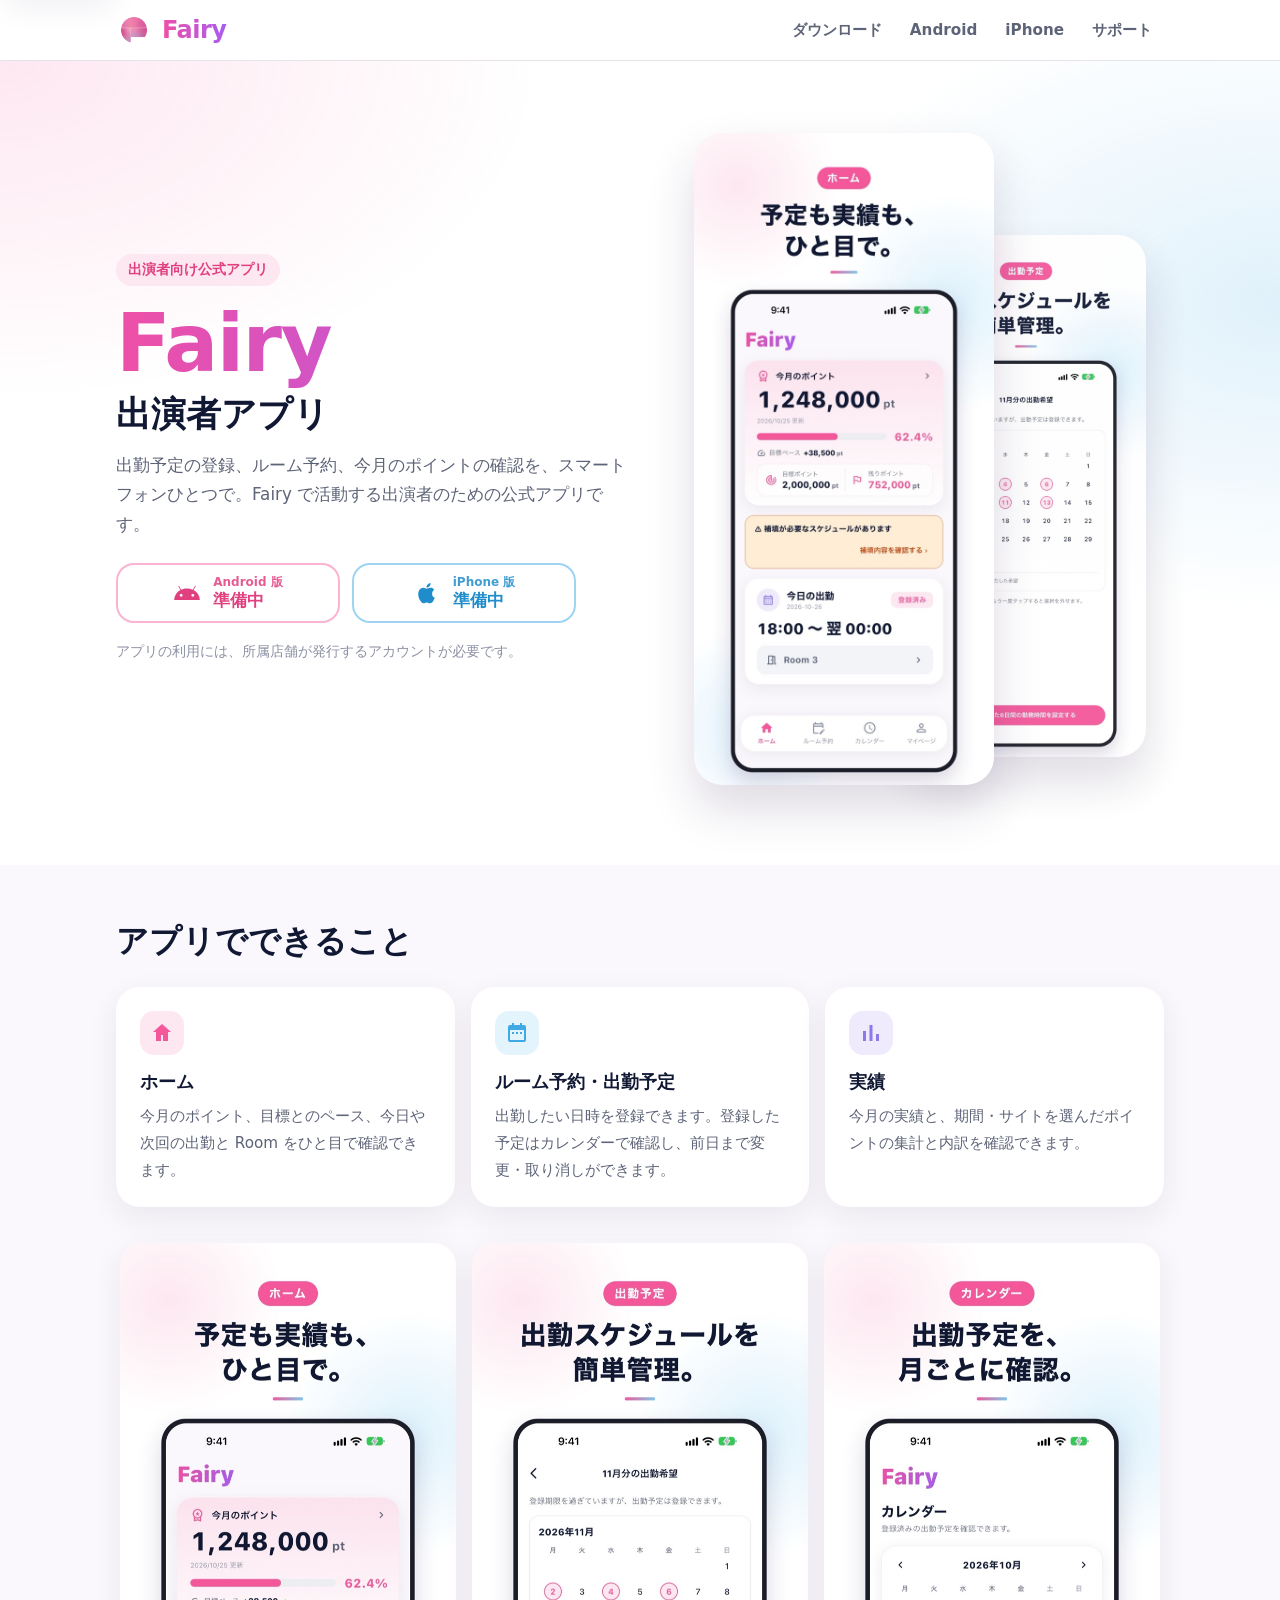
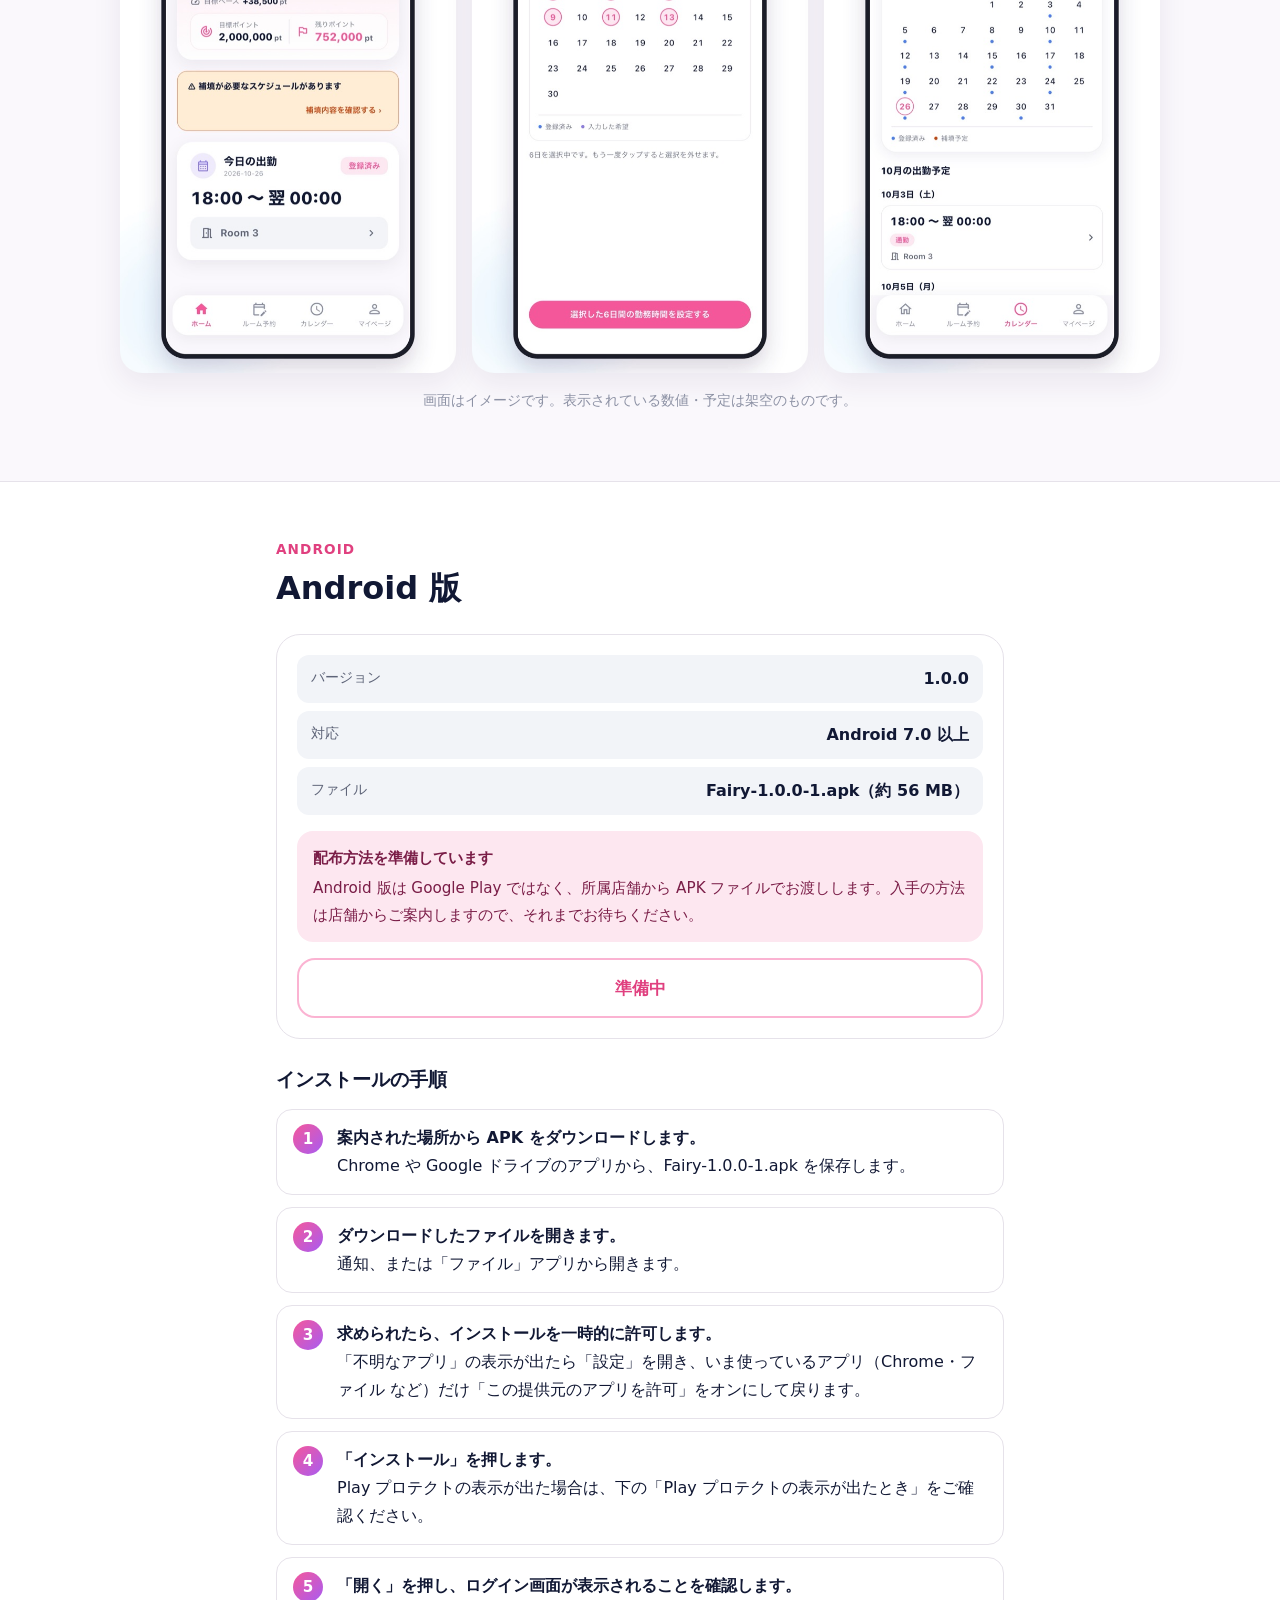
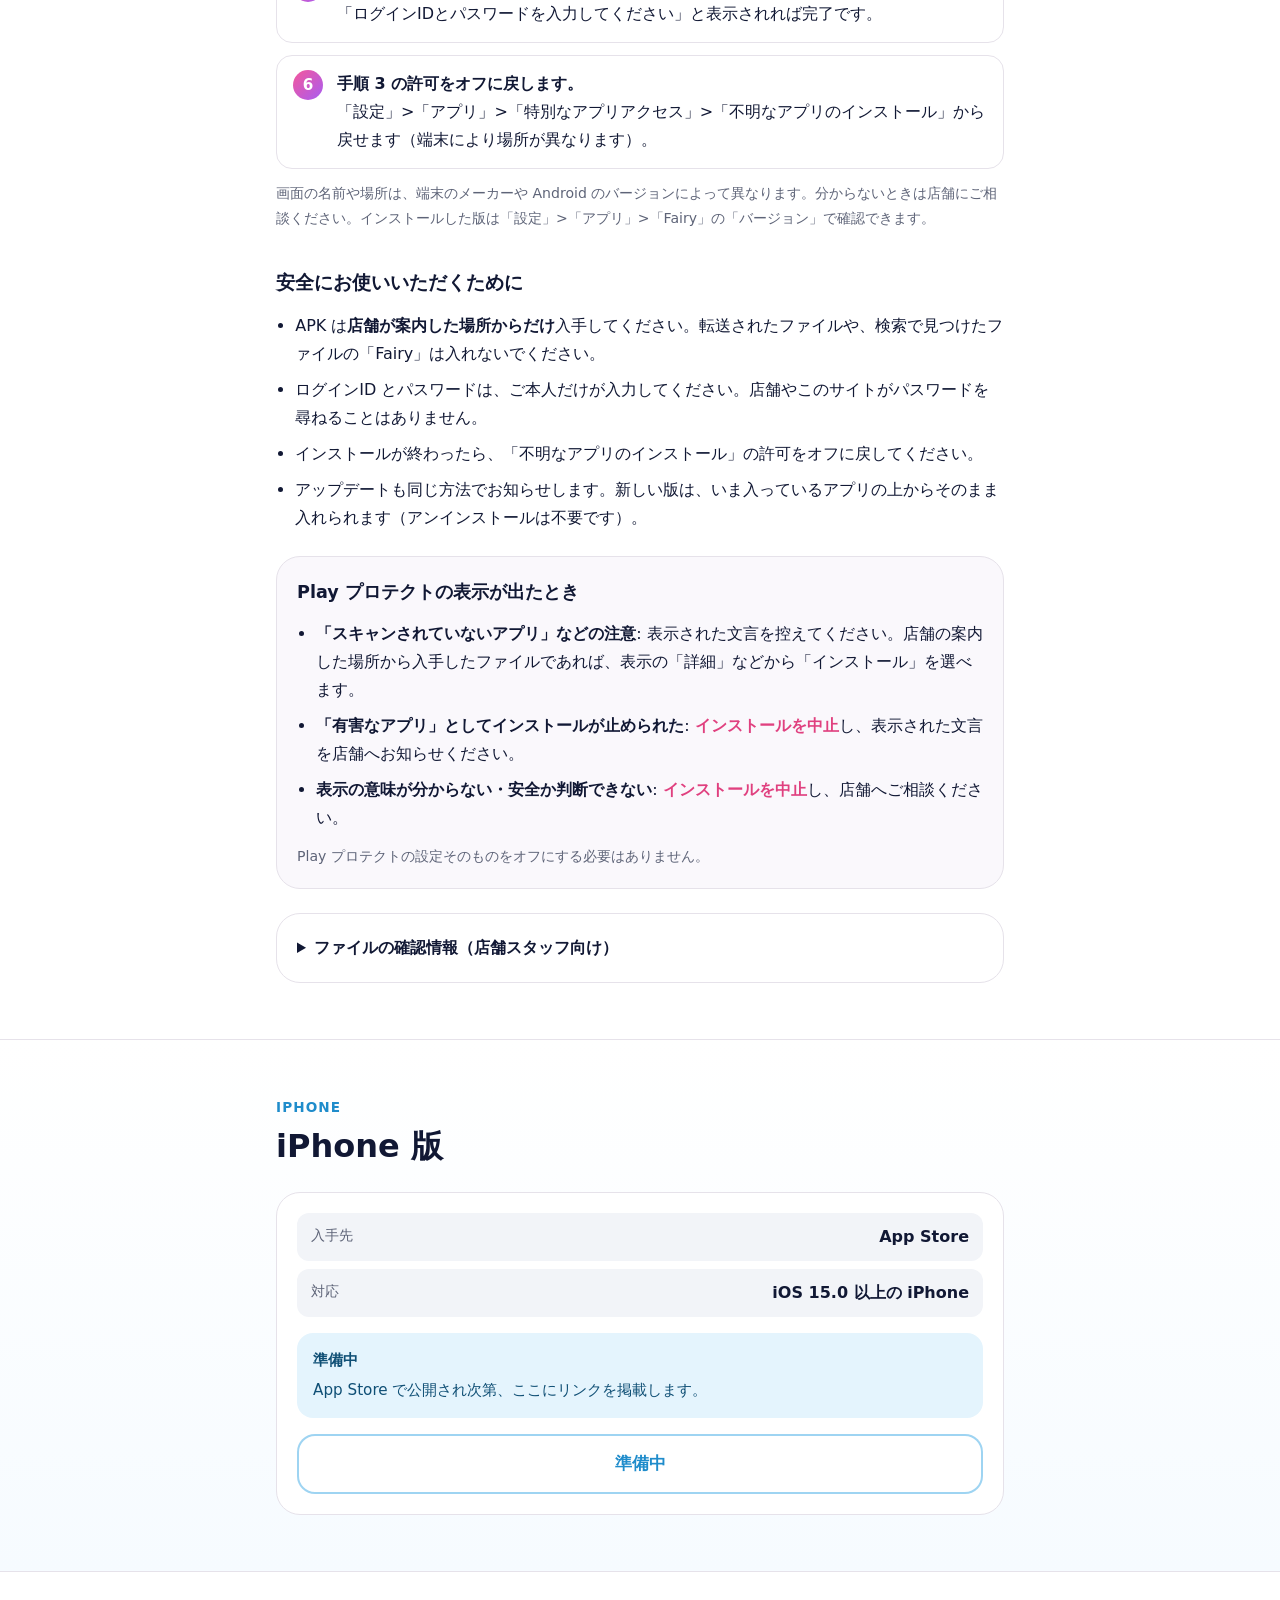
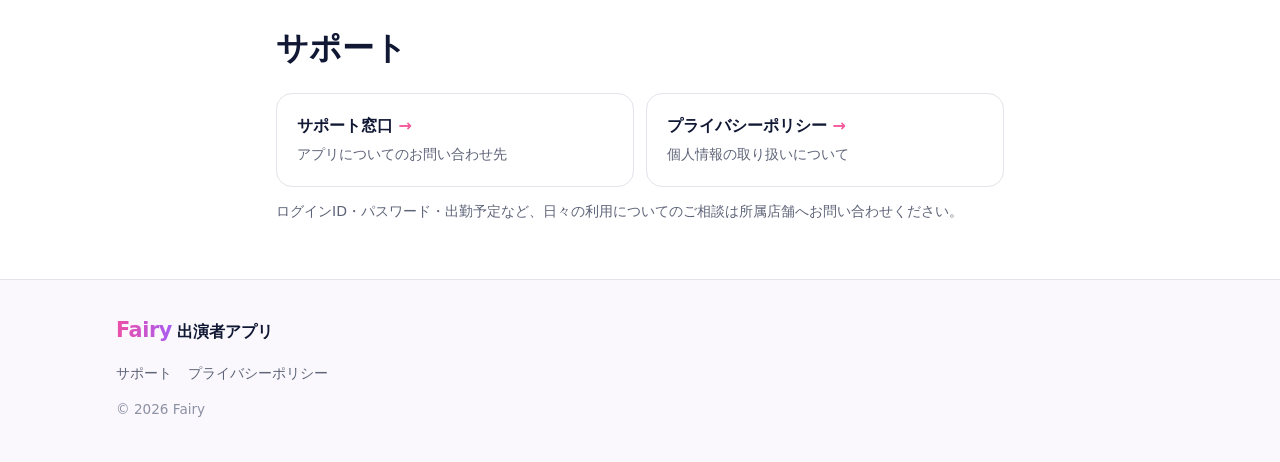
==== index.html @ 56b15cf9 "Publish the Fairy Performer App official site Static site for https://app.fff-inc.com/ (GitHub Pages" ====
<!doctype html>
<html lang="ja">
<head>
  <meta charset="utf-8">
  <meta name="viewport" content="width=device-width, initial-scale=1">
  <title>Fairy 出演者アプリ</title>
  <meta name="description" content="Fairy で活動する出演者のための公式アプリ。出勤予定・ルーム予約・ポイントの実績をスマートフォンで確認できます。Android 版・iOS 版のご案内。">
  <meta name="robots" content="noindex">
  <meta name="theme-color" content="#ffffff">
  <meta name="format-detection" content="telephone=no">
  <link rel="icon" type="image/png" href="assets/img/favicon-64.png">
  <link rel="apple-touch-icon" href="assets/img/apple-touch-icon.png">
  <link rel="stylesheet" href="assets/css/site.css">
</head>
<body>
  <a class="skip-link" href="#main">本文へ移動</a>

  <header class="site-header">
    <div class="container header-inner">
      <a class="brand" href="./" aria-label="Fairy 出演者アプリ トップ">
        <img src="assets/img/app-icon-512.png" alt="" width="36" height="36">
        <span class="brand-word">Fairy</span>
      </a>
      <button class="nav-toggle" type="button" aria-expanded="false" aria-controls="site-nav">
        <span class="nav-toggle-bar"></span><span class="visually-hidden">メニュー</span>
      </button>
      <nav id="site-nav" class="site-nav" aria-label="サイト内">
        <a href="#download">ダウンロード</a>
        <a href="#android">Android</a>
        <a href="#ios">iPhone</a>
        <a href="guide/" data-page="guide" hidden>操作ガイド</a>
        <a href="faq/" data-page="faq" hidden>よくある質問</a>
        <a href="updates/" data-page="updates" hidden>更新情報</a>
        <a href="#support">サポート</a>
      </nav>
    </div>
  </header>

  <main id="main">
    <!-- ファーストビュー -->
    <section class="hero" id="download" aria-labelledby="hero-title">
      <div class="container hero-inner">
        <div class="hero-copy">
          <p class="eyebrow">出演者向け公式アプリ</p>
          <h1 id="hero-title"><span class="logo-text">Fairy</span><span class="hero-sub">出演者アプリ</span></h1>
          <p class="lead">出勤予定の登録、ルーム予約、今月のポイントの確認を、スマートフォンひとつで。Fairy で活動する出演者のための公式アプリです。</p>
          <div class="store-buttons">
            <a class="btn btn-android is-pending" href="#android" data-download="android" data-pending-target="#android">
              <svg class="btn-icon" viewBox="0 0 24 24" aria-hidden="true"><path d="M17.6 9.48l1.84-3.18a.38.38 0 0 0-.66-.38l-1.86 3.22A11.3 11.3 0 0 0 12 8.1c-1.78 0-3.46.4-4.92 1.04L5.22 5.92a.38.38 0 0 0-.66.38L6.4 9.48A10.4 10.4 0 0 0 1 18h22a10.4 10.4 0 0 0-5.4-8.52zM7 15.25a1.25 1.25 0 1 1 0-2.5 1.25 1.25 0 0 1 0 2.5zm10 0a1.25 1.25 0 1 1 0-2.5 1.25 1.25 0 0 1 0 2.5z"/></svg>
              <span class="btn-text"><small>Android 版</small><span data-label>準備中</span></span>
            </a>
            <a class="btn btn-ios is-pending" href="#ios" data-download="ios" data-pending-target="#ios">
              <svg class="btn-icon" viewBox="0 0 24 24" aria-hidden="true"><path d="M16.37 12.6c-.02-2.2 1.8-3.26 1.88-3.31-1.03-1.5-2.62-1.7-3.19-1.73-1.36-.14-2.65.8-3.34.8-.69 0-1.75-.78-2.88-.76-1.48.02-2.85.86-3.61 2.19-1.54 2.67-.39 6.62 1.11 8.79.73 1.06 1.6 2.25 2.75 2.2 1.1-.04 1.52-.71 2.85-.71s1.7.71 2.87.69c1.19-.02 1.94-1.08 2.66-2.14.84-1.23 1.19-2.42 1.2-2.48-.03-.01-2.3-.88-2.32-3.5zM14.2 6.13c.6-.74 1.02-1.76.91-2.78-.88.04-1.94.59-2.57 1.32-.56.65-1.06 1.7-.93 2.7.98.08 1.98-.5 2.59-1.24z"/></svg>
              <span class="btn-text"><small>iPhone 版</small><span data-label>準備中</span></span>
            </a>
          </div>
          <p class="hero-note">アプリの利用には、所属店舗が発行するアカウントが必要です。</p>
        </div>
        <div class="hero-visual" aria-hidden="true">
          <img class="shot shot-main" src="assets/img/screen-01-home.jpg" alt="" width="640" height="1391">
          <img class="shot shot-side" src="assets/img/screen-02-schedule.jpg" alt="" width="640" height="1391" loading="lazy">
        </div>
      </div>
    </section>

    <!-- できること -->
    <section class="section features" aria-labelledby="features-title">
      <div class="container">
        <h2 id="features-title" class="section-title">アプリでできること</h2>
        <ul class="feature-grid">
          <li class="feature-card">
            <span class="feature-icon tone-pink" aria-hidden="true">
              <svg viewBox="0 0 24 24"><path d="M12 3l9 8h-3v9h-5v-6h-2v6H6v-9H3z"/></svg>
            </span>
            <h3>ホーム</h3>
            <p>今月のポイント、目標とのペース、今日や次回の出勤と Room をひと目で確認できます。</p>
          </li>
          <li class="feature-card">
            <span class="feature-icon tone-blue" aria-hidden="true">
              <svg viewBox="0 0 24 24"><path d="M7 2v2H5a2 2 0 0 0-2 2v13a2 2 0 0 0 2 2h14a2 2 0 0 0 2-2V6a2 2 0 0 0-2-2h-2V2h-2v2H9V2zm-2 7h14v10H5zm2 2v2h2v-2zm4 0v2h2v-2zm4 0v2h2v-2z"/></svg>
            </span>
            <h3>ルーム予約・出勤予定</h3>
            <p>出勤したい日時を登録できます。登録した予定はカレンダーで確認し、前日まで変更・取り消しができます。</p>
          </li>
          <li class="feature-card">
            <span class="feature-icon tone-lavender" aria-hidden="true">
              <svg viewBox="0 0 24 24"><path d="M4 20V10h3v10zm6.5 0V4h3v16zM17 20v-7h3v7z"/></svg>
            </span>
            <h3>実績</h3>
            <p>今月の実績と、期間・サイトを選んだポイントの集計と内訳を確認できます。</p>
          </li>
        </ul>
        <figure class="screens" aria-label="アプリの画面イメージ">
          <img src="assets/img/screen-01-home.jpg" alt="ホームの画面: 今月のポイントと今日の出勤" width="640" height="1391" loading="lazy">
          <img src="assets/img/screen-02-schedule.jpg" alt="出勤予定の画面: 翌月の出勤希望のカレンダー" width="640" height="1391" loading="lazy">
          <img src="assets/img/screen-03-calendar.jpg" alt="カレンダーの画面: 登録済みの出勤予定" width="640" height="1391" loading="lazy">
          <figcaption>画面はイメージです。表示されている数値・予定は架空のものです。</figcaption>
        </figure>
      </div>
    </section>

    <!-- Android -->
    <section class="section platform" id="android" aria-labelledby="android-title">
      <div class="container narrow">
        <p class="section-kicker kicker-pink">Android</p>
        <h2 id="android-title" class="section-title">Android 版</h2>

        <div class="card release-card">
          <dl class="release-facts">
            <div><dt>バージョン</dt><dd><span data-android="versionName">1.0.0</span></dd></div>
            <div><dt>対応</dt><dd>Android <span data-android="minAndroid">7.0</span> 以上</dd></div>
            <div><dt>ファイル</dt><dd><span data-android="fileName">Fairy-1.0.0-1.apk</span>（<span data-android="fileSize">約 56 MB</span>）</dd></div>
          </dl>

          <div class="notice notice-info" data-state="android-pending">
            <p class="notice-title">配布方法を準備しています</p>
            <p>Android 版は Google Play ではなく、所属店舗から APK ファイルでお渡しします。入手の方法は店舗からご案内しますので、それまでお待ちください。</p>
          </div>
          <p data-state="android-ready" hidden>下のボタンから APK をダウンロードし、「インストールの手順」に沿って入れてください。</p>

          <a class="btn btn-android btn-block is-pending" href="#android-install" data-download="android" data-pending-target="#android-install">
            <span class="btn-text"><span data-label>準備中</span></span>
          </a>
        </div>

        <h3 class="sub-title" id="android-install">インストールの手順</h3>
        <ol class="steps">
          <li><strong>案内された場所から APK をダウンロードします。</strong>Chrome や Google ドライブのアプリから、<span data-android="fileName">Fairy-1.0.0-1.apk</span> を保存します。</li>
          <li><strong>ダウンロードしたファイルを開きます。</strong>通知、または「ファイル」アプリから開きます。</li>
          <li><strong>求められたら、インストールを一時的に許可します。</strong>「不明なアプリ」の表示が出たら「設定」を開き、いま使っているアプリ（Chrome・ファイル など）だけ「この提供元のアプリを許可」をオンにして戻ります。</li>
          <li><strong>「インストール」を押します。</strong>Play プロテクトの表示が出た場合は、下の「Play プロテクトの表示が出たとき」をご確認ください。</li>
          <li><strong>「開く」を押し、ログイン画面が表示されることを確認します。</strong>「ログインIDとパスワードを入力してください」と表示されれば完了です。</li>
          <li><strong>手順 3 の許可をオフに戻します。</strong>「設定」>「アプリ」>「特別なアプリアクセス」>「不明なアプリのインストール」から戻せます（端末により場所が異なります）。</li>
        </ol>
        <p class="small-note">画面の名前や場所は、端末のメーカーや Android のバージョンによって異なります。分からないときは店舗にご相談ください。インストールした版は「設定」>「アプリ」>「Fairy」の「バージョン」で確認できます。</p>

        <h3 class="sub-title">安全にお使いいただくために</h3>
        <ul class="safety-list">
          <li>APK は<strong>店舗が案内した場所からだけ</strong>入手してください。転送されたファイルや、検索で見つけたファイルの「Fairy」は入れないでください。</li>
          <li>ログインID とパスワードは、ご本人だけが入力してください。店舗やこのサイトがパスワードを尋ねることはありません。</li>
          <li>インストールが終わったら、「不明なアプリのインストール」の許可をオフに戻してください。</li>
          <li>アップデートも同じ方法でお知らせします。新しい版は、いま入っているアプリの上からそのまま入れられます（アンインストールは不要です）。</li>
        </ul>

        <div class="card card-soft" id="play-protect">
          <h3 class="card-title">Play プロテクトの表示が出たとき</h3>
          <ul class="plain-list">
            <li><strong>「スキャンされていないアプリ」などの注意</strong>: 表示された文言を控えてください。店舗の案内した場所から入手したファイルであれば、表示の「詳細」などから「インストール」を選べます。</li>
            <li><strong>「有害なアプリ」としてインストールが止められた</strong>: <em>インストールを中止</em>し、表示された文言を店舗へお知らせください。</li>
            <li><strong>表示の意味が分からない・安全か判断できない</strong>: <em>インストールを中止</em>し、店舗へご相談ください。</li>
          </ul>
          <p class="small-note">Play プロテクトの設定そのものをオフにする必要はありません。</p>
        </div>

        <details class="card details-card">
          <summary>ファイルの確認情報（店舗スタッフ向け）</summary>
          <p class="small-note">配布前に、ファイルと署名がこの値と一致することを確認します。値は秘密情報ではありません。</p>
          <dl class="hash-list">
            <div>
              <dt>APK の SHA-256</dt>
              <dd><code id="apk-sha" data-android="apkSha256">295cd1115b033e2d840cb688d4db354c96c5350be0c5a7acd4d4472c622e14eb</code>
                <button class="copy-btn" type="button" data-copy="#apk-sha">コピー</button></dd>
            </div>
            <div>
              <dt>署名証明書の SHA-256</dt>
              <dd><code id="cert-sha" data-android="certSha256">17:1E:C9:1F:F8:28:D6:62:4A:D5:1F:E7:11:FB:3B:37:4F:4A:D3:32:33:D5:F5:8A:E5:53:73:48:0D:A0:DB:36</code>
                <button class="copy-btn" type="button" data-copy="#cert-sha">コピー</button></dd>
            </div>
            <div>
              <dt>バージョン</dt>
              <dd><span><span data-android="versionName">1.0.0</span>（<span data-android="versionCode">1</span>）・パッケージ名 com.fffinc.fairy</span></dd>
            </div>
          </dl>
        </details>
      </div>
    </section>

    <!-- iOS -->
    <section class="section platform platform-ios" id="ios" aria-labelledby="ios-title">
      <div class="container narrow">
        <p class="section-kicker kicker-blue">iPhone</p>
        <h2 id="ios-title" class="section-title">iPhone 版</h2>
        <div class="card release-card">
          <dl class="release-facts">
            <div><dt>入手先</dt><dd>App Store</dd></div>
            <div><dt>対応</dt><dd>iOS <span data-ios="minIOS">15.0</span> 以上の iPhone</dd></div>
          </dl>
          <div class="notice notice-blue" data-state="ios-pending">
            <p class="notice-title">準備中</p>
            <p>App Store で公開され次第、ここにリンクを掲載します。</p>
          </div>
          <p data-state="ios-ready" hidden>App Store から入手してください。アップデートも App Store から自動で届きます。</p>
          <a class="btn btn-ios btn-block is-pending" href="#ios" data-download="ios" data-pending-target="#ios">
            <span class="btn-text"><span data-label>準備中</span></span>
          </a>
        </div>
      </div>
    </section>

    <!-- サポート -->
    <section class="section support" id="support" aria-labelledby="support-title">
      <div class="container narrow">
        <h2 id="support-title" class="section-title">サポート</h2>
        <ul class="link-cards">
          <li>
            <a class="link-card" href="https://privacy.fff-inc.com/support/">
              <span class="link-card-title">サポート窓口</span>
              <span class="link-card-text">アプリについてのお問い合わせ先</span>
            </a>
          </li>
          <li>
            <a class="link-card" href="https://privacy.fff-inc.com/">
              <span class="link-card-title">プライバシーポリシー</span>
              <span class="link-card-text">個人情報の取り扱いについて</span>
            </a>
          </li>
          <li data-page="guide" hidden>
            <a class="link-card" href="guide/">
              <span class="link-card-title">操作ガイド</span>
              <span class="link-card-text">各画面の使い方</span>
            </a>
          </li>
          <li data-page="faq" hidden>
            <a class="link-card" href="faq/">
              <span class="link-card-title">よくある質問</span>
              <span class="link-card-text">困ったときの確認事項</span>
            </a>
          </li>
          <li data-page="updates" hidden>
            <a class="link-card" href="updates/">
              <span class="link-card-title">更新情報</span>
              <span class="link-card-text">新しいバージョンのお知らせ</span>
            </a>
          </li>
        </ul>
        <p class="small-note">ログインID・パスワード・出勤予定など、日々の利用についてのご相談は所属店舗へお問い合わせください。</p>
      </div>
    </section>
  </main>

  <footer class="site-footer">
    <div class="container footer-inner">
      <p class="footer-brand"><span class="logo-text">Fairy</span> 出演者アプリ</p>
      <nav class="footer-nav" aria-label="フッター">
        <a href="https://privacy.fff-inc.com/support/">サポート</a>
        <a href="https://privacy.fff-inc.com/">プライバシーポリシー</a>
      </nav>
      <p class="copyright">&copy; <span data-year>2026</span> Fairy</p>
    </div>
  </footer>

  <script src="assets/js/release.js"></script>
  <script src="assets/js/site.js"></script>
</body>
</html>
---- assets/css/site.css ----
/* Fairy 出演者アプリ — site styles. Colors follow the app (fairy_theme.dart):
   white base, the rose accent, and a light blue as the second accent. */

:root {
  color-scheme: light;
  --canvas: #faf8fc;
  --surface: #ffffff;
  --text: #111834;
  --text-muted: #5e6478;
  --text-faint: #8c91a4;
  --divider: #e6e2ea;
  --well: #f2f4f8;

  --pink: #f5579b;
  --pink-deep: #e0407f;
  --pink-soft: #fde7f0;
  --blue: #3fa9e6;
  --blue-deep: #1f8ccb;
  --blue-soft: #e4f4fd;
  --lavender: #8e79e8;
  --lavender-soft: #efebfd;
  --logo-start: #ee4fa6;
  --logo-end: #a85cf2;

  --radius-card: 24px;
  --radius-panel: 16px;
  --shadow: 0 10px 30px rgba(48, 26, 77, 0.08);
  --container: 1080px;
  --gutter: 16px;

  --font: -apple-system, BlinkMacSystemFont, "Hiragino Sans", "Hiragino Kaku Gothic ProN",
    "Noto Sans JP", "Yu Gothic UI", "Meiryo", system-ui, sans-serif;
}

*, *::before, *::after { box-sizing: border-box; }

html { scroll-behavior: smooth; -webkit-text-size-adjust: 100%; }
@media (prefers-reduced-motion: reduce) { html { scroll-behavior: auto; } }

body {
  margin: 0;
  background: var(--surface);
  color: var(--text);
  font-family: var(--font);
  font-size: 16px;
  line-height: 1.75;
  overflow-x: hidden;
}

img { max-width: 100%; height: auto; display: block; }
a { color: var(--pink-deep); }
a:hover { color: var(--pink); }
:focus-visible { outline: 3px solid var(--blue); outline-offset: 3px; border-radius: 6px; }

.container { width: 100%; max-width: var(--container); margin: 0 auto; padding: 0 var(--gutter); }
.container.narrow { max-width: 760px; }

.visually-hidden {
  position: absolute; width: 1px; height: 1px; padding: 0; margin: -1px;
  overflow: hidden; clip: rect(0 0 0 0); white-space: nowrap; border: 0;
}
.skip-link { position: absolute; left: 8px; top: -48px; padding: 8px 12px; background: var(--surface);
  border-radius: 8px; box-shadow: var(--shadow); z-index: 20; }
.skip-link:focus { top: 8px; }

.logo-text {
  font-weight: 800;
  letter-spacing: -0.02em;
  background: linear-gradient(90deg, var(--logo-start), var(--logo-end));
  -webkit-background-clip: text;
  background-clip: text;
  color: transparent;
}

/* Header */
.site-header {
  position: sticky; top: 0; z-index: 10;
  background: rgba(255, 255, 255, 0.92);
  -webkit-backdrop-filter: saturate(160%) blur(10px);
  backdrop-filter: saturate(160%) blur(10px);
  border-bottom: 1px solid var(--divider);
}
.header-inner { display: flex; align-items: center; justify-content: space-between; min-height: 60px; gap: 12px; }
.brand { display: inline-flex; align-items: center; gap: 10px; text-decoration: none; }
.brand img { border-radius: 9px; }
.brand-word {
  font-size: 1.5rem; font-weight: 800; letter-spacing: -0.02em;
  background: linear-gradient(90deg, var(--logo-start), var(--logo-end));
  -webkit-background-clip: text; background-clip: text; color: transparent;
}
.site-nav { display: flex; gap: 4px; }
.site-nav a {
  color: var(--text-muted); text-decoration: none; font-size: 0.95rem; font-weight: 600;
  padding: 8px 12px; border-radius: 999px;
}
.site-nav a:hover { color: var(--pink-deep); background: var(--pink-soft); }
.nav-toggle { display: none; }

@media (max-width: 760px) {
  .nav-toggle {
    display: inline-flex; align-items: center; justify-content: center;
    width: 44px; height: 44px; border: 1px solid var(--divider); border-radius: 12px;
    background: var(--surface); cursor: pointer;
  }
  .nav-toggle-bar, .nav-toggle-bar::before, .nav-toggle-bar::after {
    display: block; width: 18px; height: 2px; background: var(--text); border-radius: 2px; position: relative;
  }
  .nav-toggle-bar::before, .nav-toggle-bar::after { content: ""; position: absolute; left: 0; }
  .nav-toggle-bar::before { top: -6px; }
  .nav-toggle-bar::after { top: 6px; }
  .site-nav {
    display: none; position: absolute; left: 0; right: 0; top: 100%;
    flex-direction: column; gap: 0; padding: 8px var(--gutter) 16px;
    background: var(--surface); border-bottom: 1px solid var(--divider); box-shadow: var(--shadow);
  }
  .site-nav.is-open { display: flex; }
  .site-nav a { padding: 12px 8px; border-radius: 10px; font-size: 1rem; }
}

/* Hero */
.hero {
  position: relative; overflow: hidden;
  background:
    radial-gradient(60% 60% at 0% 0%, rgba(245, 87, 155, 0.14), transparent 70%),
    radial-gradient(55% 55% at 100% 30%, rgba(63, 169, 230, 0.16), transparent 70%),
    var(--surface);
  padding: 40px 0 48px;
}
.hero-inner { display: grid; gap: 32px; align-items: center; }
.eyebrow {
  display: inline-block; margin: 0 0 12px; padding: 4px 12px; border-radius: 999px;
  background: var(--pink-soft); color: var(--pink-deep); font-weight: 700; font-size: 0.85rem;
}
.hero h1 { margin: 0 0 16px; line-height: 1.15; }
.hero h1 .logo-text { display: block; font-size: clamp(3.2rem, 12vw, 5rem); }
.hero-sub { display: block; font-size: clamp(1.5rem, 5.6vw, 2.2rem); font-weight: 800; color: var(--text); margin-top: 4px; }
.lead { margin: 0 0 24px; color: var(--text-muted); font-size: 1.05rem; }
.hero-note { margin: 16px 0 0; color: var(--text-faint); font-size: 0.88rem; }

.store-buttons { display: grid; gap: 12px; grid-template-columns: 1fr; max-width: 460px; }
@media (min-width: 480px) { .store-buttons { grid-template-columns: 1fr 1fr; } }

.btn {
  display: inline-flex; align-items: center; justify-content: center; gap: 12px;
  min-height: 60px; padding: 10px 20px; border-radius: 18px;
  text-decoration: none; font-weight: 800; font-size: 1.05rem; line-height: 1.25;
  border: 2px solid transparent; transition: transform 0.15s ease, box-shadow 0.15s ease, background 0.15s ease;
}
.btn:hover { transform: translateY(-1px); }
.btn-icon { width: 28px; height: 28px; flex: none; fill: currentColor; }
.btn-text { display: flex; flex-direction: column; align-items: flex-start; }
.btn-text small { font-size: 0.75rem; font-weight: 700; opacity: 0.85; }
.btn-block { width: 100%; margin-top: 16px; }
.btn-block .btn-text { align-items: center; }

.btn-android { background: var(--pink); color: #fff; box-shadow: 0 8px 20px rgba(245, 87, 155, 0.28); }
.btn-android:hover { background: var(--pink-deep); color: #fff; }
.btn-ios { background: var(--blue); color: #fff; box-shadow: 0 8px 20px rgba(63, 169, 230, 0.28); }
.btn-ios:hover { background: var(--blue-deep); color: #fff; }

/* A control whose download is not available yet. It still leads to its section. */
.btn.is-pending { background: var(--surface); box-shadow: none; }
.btn-android.is-pending { color: var(--pink-deep); border-color: rgba(245, 87, 155, 0.45); }
.btn-ios.is-pending { color: var(--blue-deep); border-color: rgba(63, 169, 230, 0.5); }
.btn.is-pending:hover { transform: none; }
.btn-android.is-pending:hover { background: var(--pink-soft); }
.btn-ios.is-pending:hover { background: var(--blue-soft); }

.hero-visual { position: relative; display: flex; justify-content: center; align-items: flex-end; min-height: 320px; }
.shot { border-radius: 28px; box-shadow: 0 24px 48px rgba(48, 26, 77, 0.16); background: var(--surface); }
.shot-main { width: min(64%, 300px); position: relative; z-index: 2; }
.shot-side { width: min(50%, 240px); margin-left: -18%; margin-bottom: 28px; opacity: 0.95; }

@media (min-width: 900px) {
  .hero { padding: 72px 0 80px; }
  .hero-inner { grid-template-columns: 1.05fr 1fr; gap: 48px; }
  .shot-main { width: 300px; }
  .shot-side { width: 240px; }
}

/* Sections */
[id] { scroll-margin-top: 72px; }
.section { padding: 56px 0; }
.section + .section { border-top: 1px solid var(--divider); }
.section-title { margin: 0 0 24px; font-size: clamp(1.5rem, 4.6vw, 2rem); line-height: 1.3; }
.section-kicker { margin: 0 0 6px; font-weight: 800; font-size: 0.85rem; letter-spacing: 0.08em; text-transform: uppercase; }
.kicker-pink { color: var(--pink-deep); }
.kicker-blue { color: var(--blue-deep); }
.sub-title { margin: 36px 0 12px; font-size: 1.2rem; }

.features { background: var(--canvas); }
.feature-grid { list-style: none; margin: 0; padding: 0; display: grid; gap: 16px; }
@media (min-width: 760px) { .feature-grid { grid-template-columns: repeat(3, 1fr); } }
.feature-card { background: var(--surface); border-radius: var(--radius-card); padding: 24px; box-shadow: var(--shadow); }
.feature-card h3 { margin: 12px 0 6px; font-size: 1.1rem; }
.feature-card p { margin: 0; color: var(--text-muted); font-size: 0.95rem; }
.feature-icon { display: inline-flex; width: 44px; height: 44px; border-radius: 14px; align-items: center; justify-content: center; }
.feature-icon svg { width: 24px; height: 24px; }
.tone-pink { background: var(--pink-soft); fill: var(--pink); }
.tone-blue { background: var(--blue-soft); fill: var(--blue); }
.tone-lavender { background: var(--lavender-soft); fill: var(--lavender); }

.screens {
  margin: 32px 0 0; display: grid; gap: 16px; grid-auto-flow: column;
  grid-auto-columns: minmax(200px, 62%); overflow-x: auto; padding: 4px 4px 12px;
  scroll-snap-type: x mandatory; -webkit-overflow-scrolling: touch;
}
.screens img { border-radius: 22px; box-shadow: var(--shadow); scroll-snap-align: center; background: var(--surface); }
.screens figcaption { grid-column: 1 / -1; grid-row: 2; color: var(--text-faint); font-size: 0.85rem; text-align: center; }
@media (min-width: 760px) {
  .screens { grid-auto-flow: row; grid-template-columns: repeat(3, 1fr); overflow: visible; }
  .screens figcaption { grid-row: auto; }
}

.card { background: var(--surface); border: 1px solid var(--divider); border-radius: var(--radius-card); padding: 20px; }
.card + .card, .card + .sub-title { margin-top: 24px; }
.card-soft { background: var(--canvas); margin-top: 24px; }
.card-title { margin: 0 0 12px; font-size: 1.1rem; }

.release-facts { margin: 0; display: grid; gap: 8px; }
.release-facts div { display: flex; justify-content: space-between; gap: 16px; padding: 10px 14px; background: var(--well); border-radius: 12px; }
.release-facts dt { color: var(--text-muted); font-size: 0.9rem; white-space: nowrap; flex: none; }
.release-facts dd { margin: 0; font-weight: 700; text-align: right; }

.notice { margin-top: 16px; border-radius: var(--radius-panel); padding: 14px 16px; }
.notice p { margin: 0; font-size: 0.95rem; }
.notice-title { font-weight: 800; margin-bottom: 4px !important; }
.notice-info { background: var(--pink-soft); color: #7a1d47; }
.notice-blue { background: var(--blue-soft); color: #0f4f75; }

.steps { margin: 0; padding: 0; list-style: none; counter-reset: step; display: grid; gap: 12px; }
.steps li {
  counter-increment: step; position: relative; padding: 14px 16px 14px 60px;
  background: var(--surface); border: 1px solid var(--divider); border-radius: var(--radius-panel);
}
.steps li::before {
  content: counter(step); position: absolute; left: 16px; top: 14px;
  width: 30px; height: 30px; border-radius: 50%; display: flex; align-items: center; justify-content: center;
  background: linear-gradient(135deg, var(--pink), var(--logo-end)); color: #fff; font-weight: 800; font-size: 0.95rem;
}
.steps strong { display: block; }

.safety-list, .plain-list { margin: 0; padding-left: 1.2em; display: grid; gap: 8px; }
.plain-list em { font-style: normal; font-weight: 800; color: var(--pink-deep); }
.small-note { color: var(--text-muted); font-size: 0.88rem; margin: 12px 0 0; }

.details-card { margin-top: 24px; }
.details-card summary { cursor: pointer; font-weight: 700; }
.hash-list { margin: 12px 0 0; display: grid; gap: 12px; }
.hash-list dt { font-size: 0.85rem; color: var(--text-muted); }
.hash-list dd { margin: 4px 0 0; display: flex; flex-wrap: wrap; gap: 8px; align-items: center; }
.hash-list code {
  font-family: ui-monospace, SFMono-Regular, Menlo, Consolas, monospace; font-size: 0.8rem;
  background: var(--well); padding: 6px 8px; border-radius: 8px; overflow-wrap: anywhere; word-break: break-all;
}
.copy-btn {
  border: 1px solid var(--divider); background: var(--surface); color: var(--text-muted);
  border-radius: 999px; padding: 4px 12px; font: inherit; font-size: 0.8rem; cursor: pointer;
}
.copy-btn:hover { color: var(--pink-deep); border-color: var(--pink); }

.platform-ios { background: linear-gradient(180deg, var(--surface), #f6fbff); }

.link-cards { list-style: none; margin: 0; padding: 0; display: grid; gap: 12px; }
@media (min-width: 640px) { .link-cards { grid-template-columns: 1fr 1fr; } }
.link-card {
  display: flex; flex-direction: column; gap: 2px; padding: 18px 20px; height: 100%;
  border: 1px solid var(--divider); border-radius: var(--radius-panel); text-decoration: none; color: var(--text);
  background: var(--surface); transition: border-color 0.15s ease, box-shadow 0.15s ease;
}
.link-card:hover { color: var(--text); border-color: var(--pink); box-shadow: var(--shadow); }
.link-card-title { font-weight: 800; }
.link-card-title::after { content: " →"; color: var(--pink); }
.link-card-text { color: var(--text-muted); font-size: 0.9rem; }

/* Footer */
.site-footer { background: var(--canvas); border-top: 1px solid var(--divider); padding: 32px 0 40px; }
.footer-inner { display: grid; gap: 12px; justify-items: start; }
.footer-brand { margin: 0; font-weight: 700; }
.footer-brand .logo-text { font-size: 1.3rem; }
.footer-nav { display: flex; flex-wrap: wrap; gap: 16px; }
.footer-nav a { color: var(--text-muted); text-decoration: none; font-size: 0.9rem; }
.footer-nav a:hover { color: var(--pink-deep); }
.copyright { margin: 0; color: var(--text-faint); font-size: 0.85rem; }

/* Simple pages (404, future guide / faq / updates) */
.page { padding: 64px 0; min-height: 60vh; }
.page h1 { font-size: clamp(1.6rem, 5vw, 2.2rem); margin: 0 0 12px; }
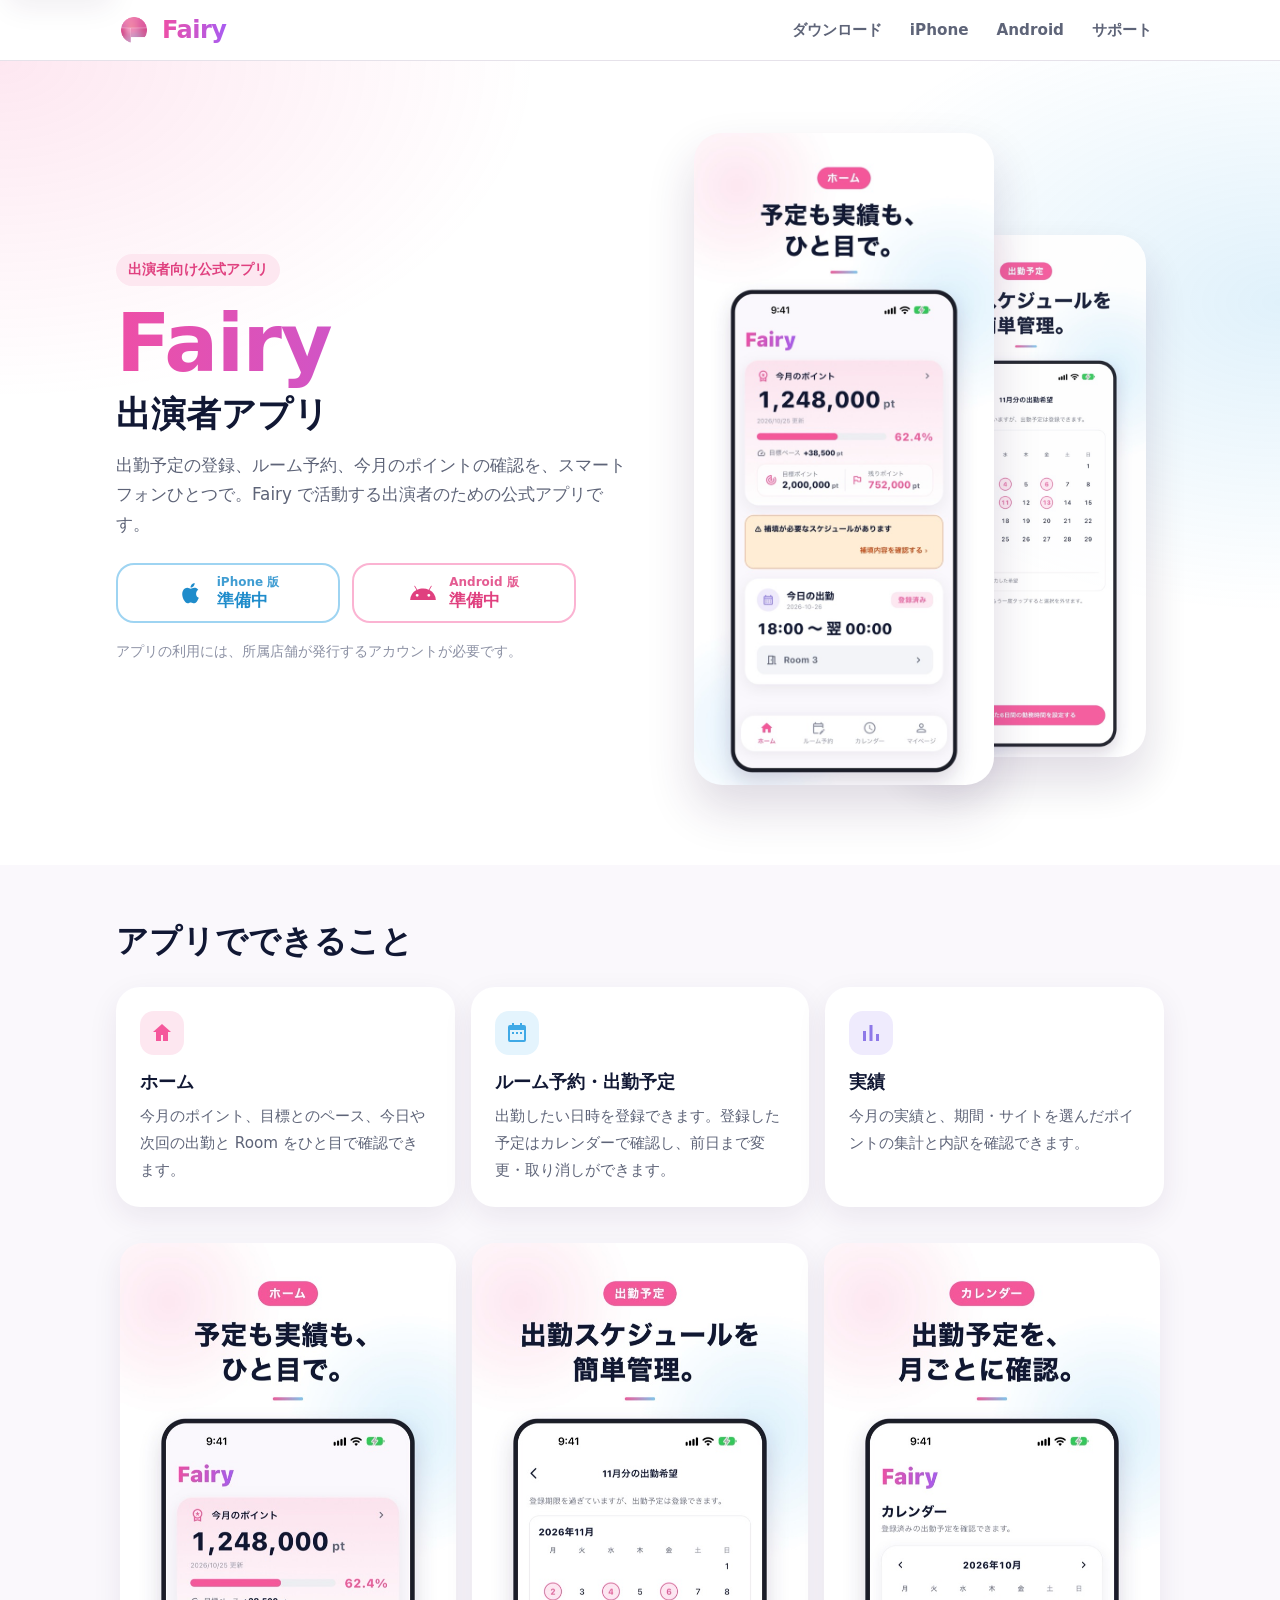
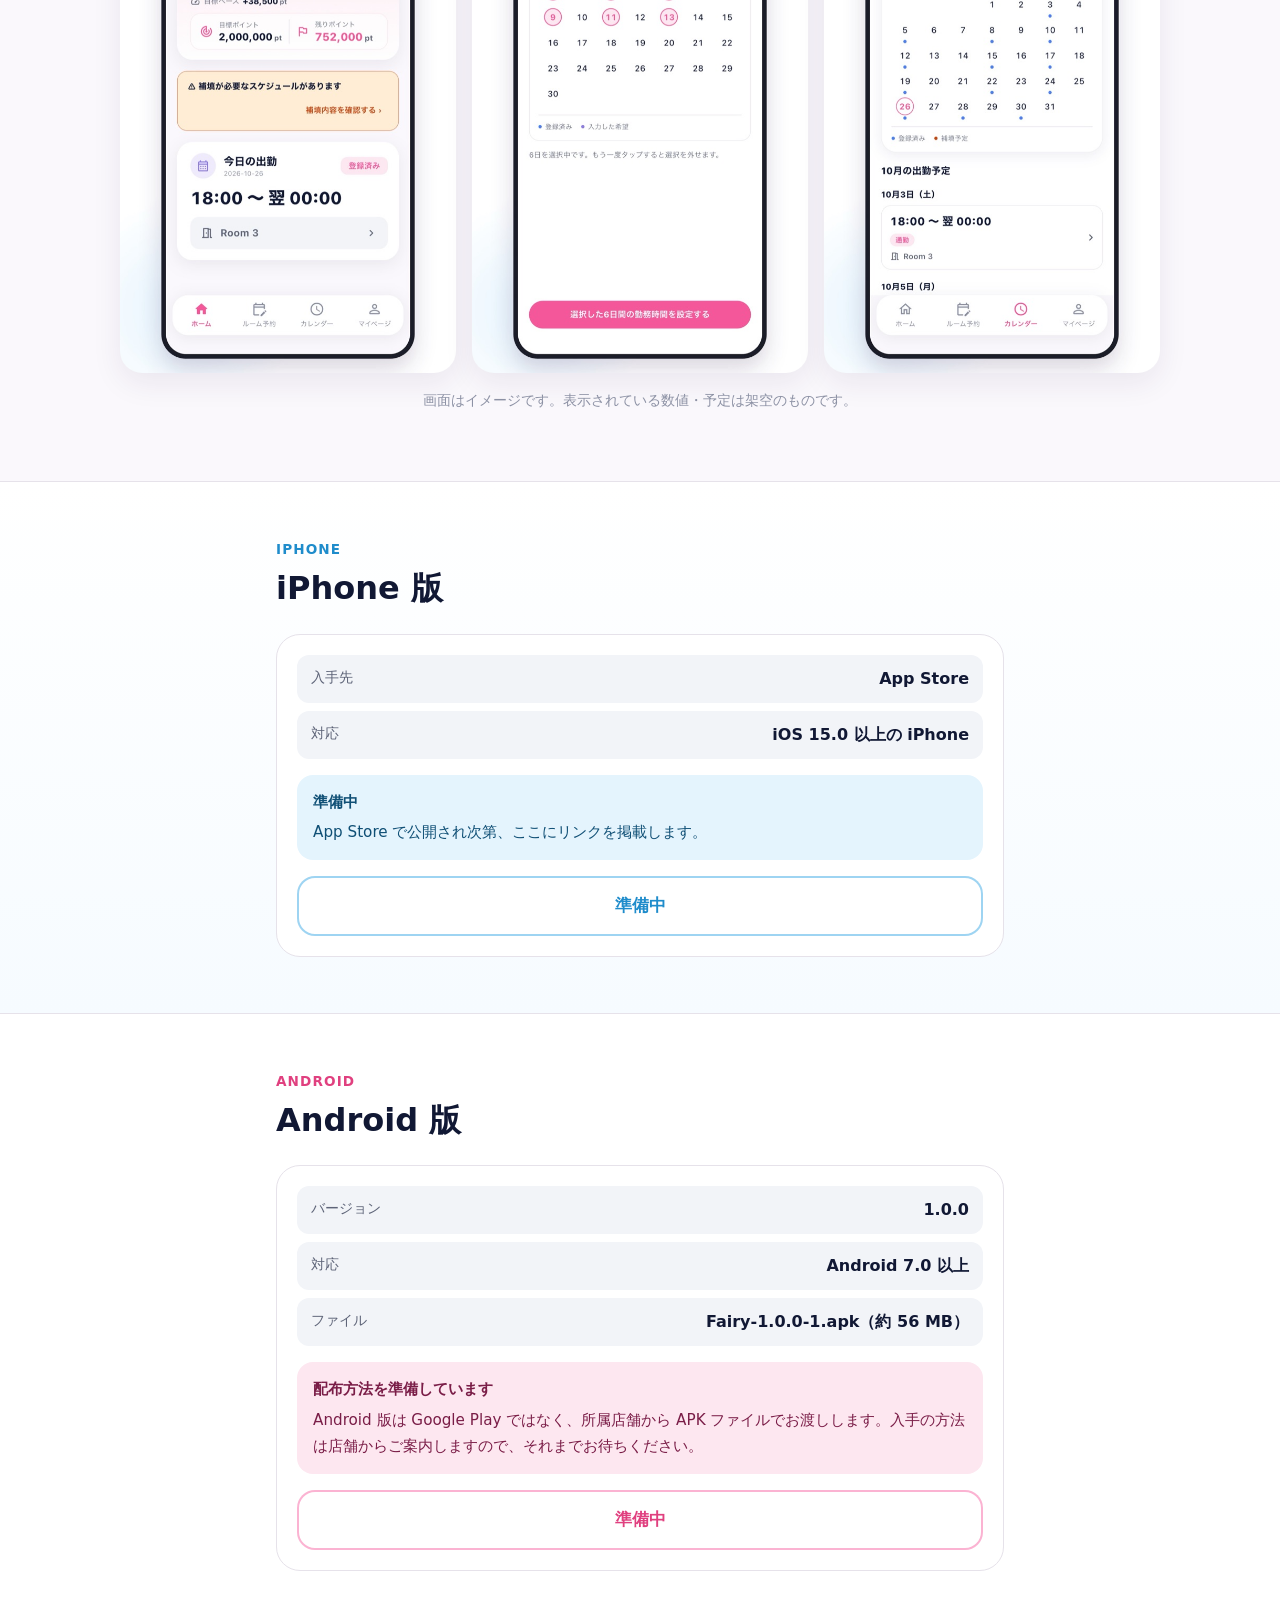
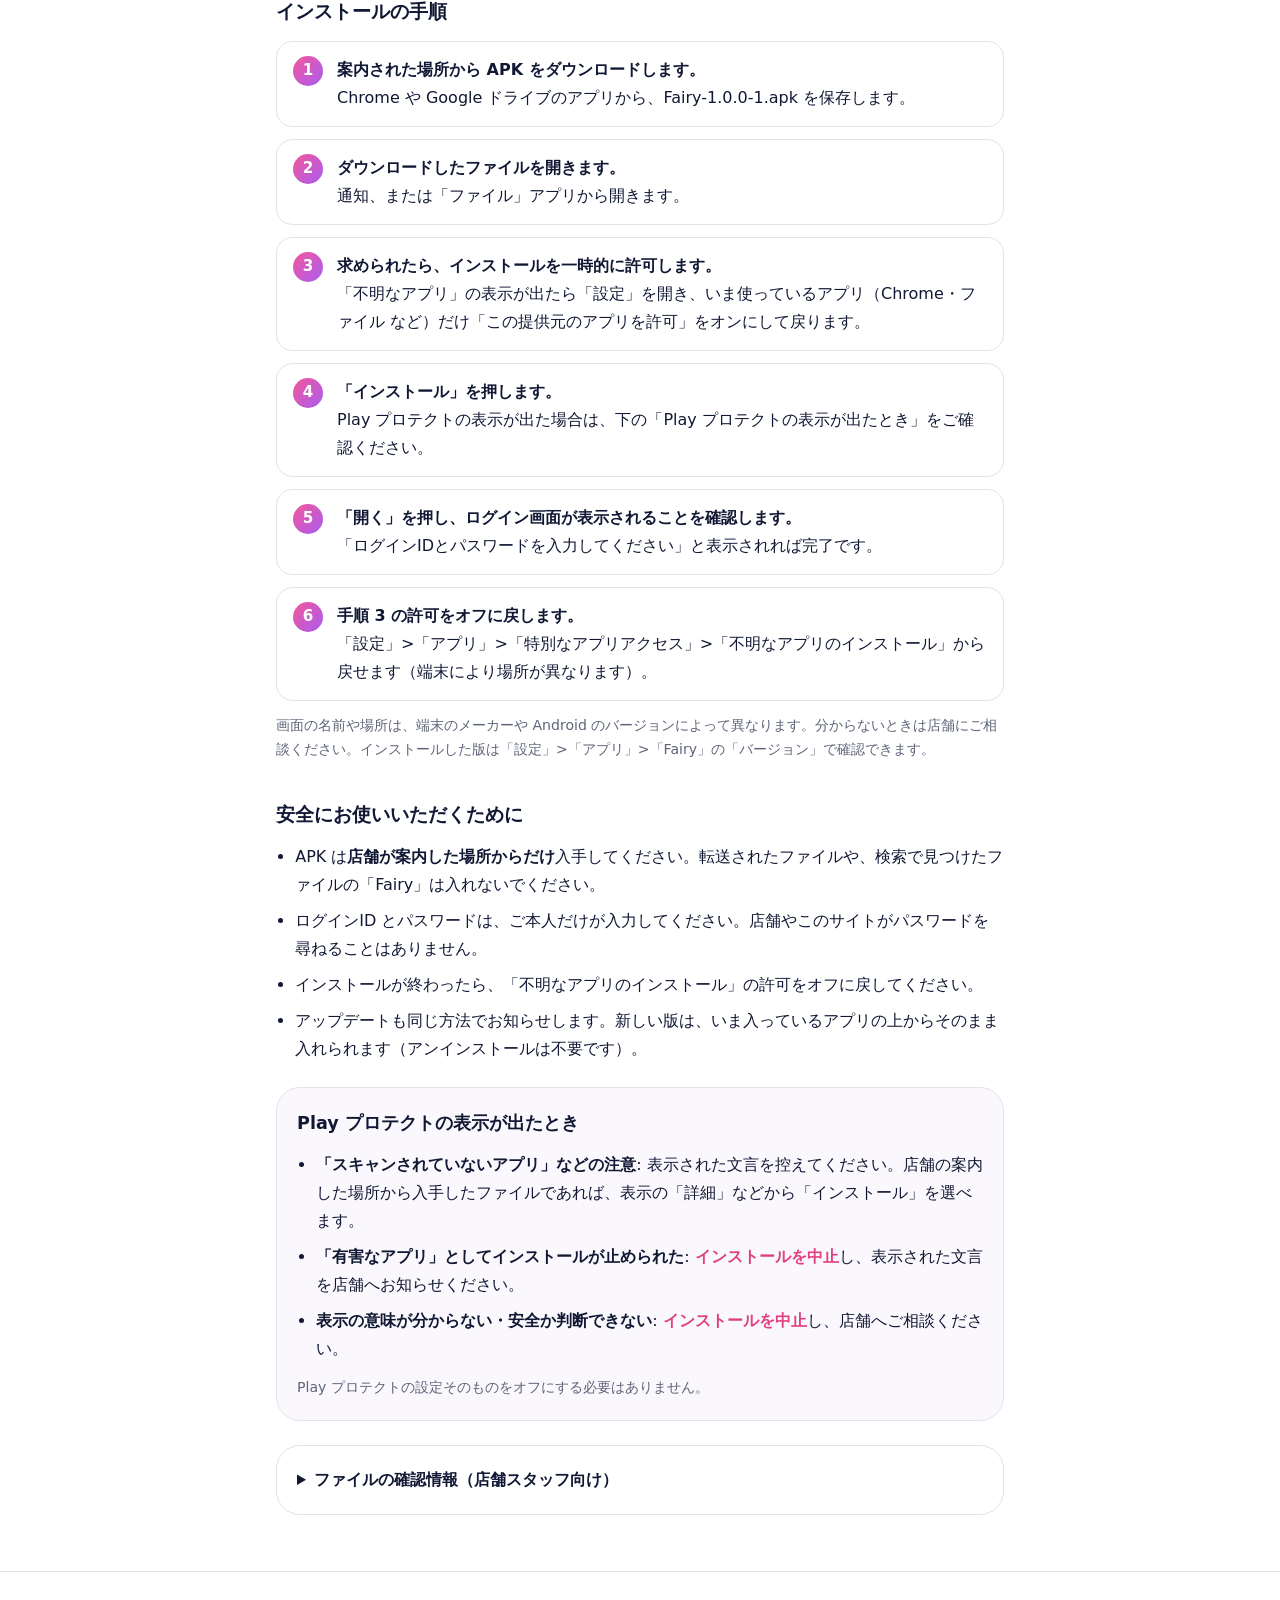
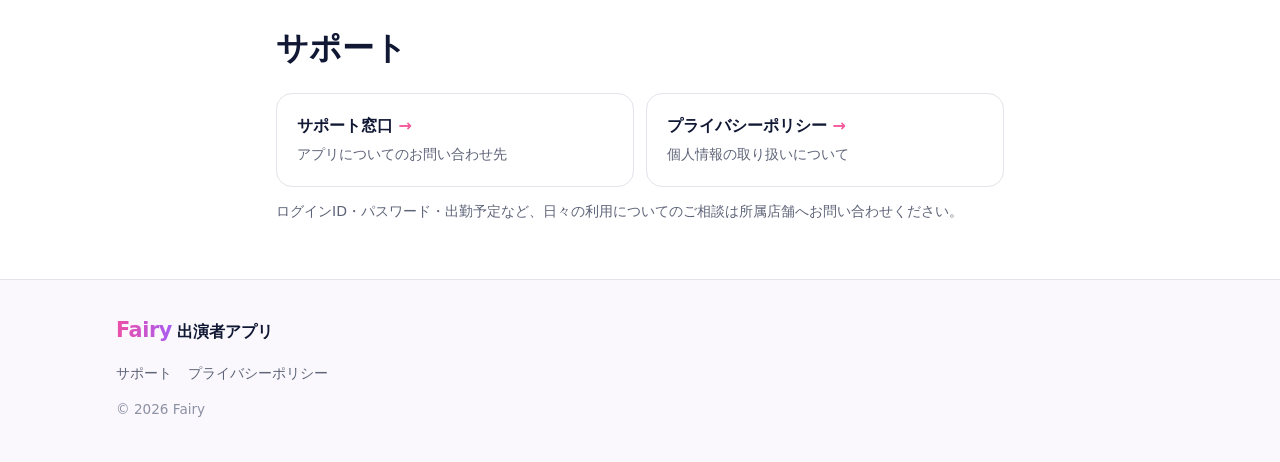
==== commit a69b51df: "List iOS before Android on the official site Most performers use iPhone, so the header menu, the her" ====
--- a/index.html
+++ b/index.html
@@ -4,7 +4,7 @@
   <meta charset="utf-8">
   <meta name="viewport" content="width=device-width, initial-scale=1">
   <title>Fairy 出演者アプリ</title>
-  <meta name="description" content="Fairy で活動する出演者のための公式アプリ。出勤予定・ルーム予約・ポイントの実績をスマートフォンで確認できます。Android 版・iOS 版のご案内。">
+  <meta name="description" content="Fairy で活動する出演者のための公式アプリ。出勤予定・ルーム予約・ポイントの実績をスマートフォンで確認できます。iOS 版・Android 版のご案内。">
   <meta name="robots" content="noindex">
   <meta name="theme-color" content="#ffffff">
   <meta name="format-detection" content="telephone=no">
@@ -26,8 +26,8 @@
       </button>
       <nav id="site-nav" class="site-nav" aria-label="サイト内">
         <a href="#download">ダウンロード</a>
+        <a href="#ios">iPhone</a>
         <a href="#android">Android</a>
-        <a href="#ios">iPhone</a>
         <a href="guide/" data-page="guide" hidden>操作ガイド</a>
         <a href="faq/" data-page="faq" hidden>よくある質問</a>
         <a href="updates/" data-page="updates" hidden>更新情報</a>
@@ -45,13 +45,13 @@
           <h1 id="hero-title"><span class="logo-text">Fairy</span><span class="hero-sub">出演者アプリ</span></h1>
           <p class="lead">出勤予定の登録、ルーム予約、今月のポイントの確認を、スマートフォンひとつで。Fairy で活動する出演者のための公式アプリです。</p>
           <div class="store-buttons">
+            <a class="btn btn-ios is-pending" href="#ios" data-download="ios" data-pending-target="#ios">
+              <svg class="btn-icon" viewBox="0 0 24 24" aria-hidden="true"><path d="M16.37 12.6c-.02-2.2 1.8-3.26 1.88-3.31-1.03-1.5-2.62-1.7-3.19-1.73-1.36-.14-2.65.8-3.34.8-.69 0-1.75-.78-2.88-.76-1.48.02-2.85.86-3.61 2.19-1.54 2.67-.39 6.62 1.11 8.79.73 1.06 1.6 2.25 2.75 2.2 1.1-.04 1.52-.71 2.85-.71s1.7.71 2.87.69c1.19-.02 1.94-1.08 2.66-2.14.84-1.23 1.19-2.42 1.2-2.48-.03-.01-2.3-.88-2.32-3.5zM14.2 6.13c.6-.74 1.02-1.76.91-2.78-.88.04-1.94.59-2.57 1.32-.56.65-1.06 1.7-.93 2.7.98.08 1.98-.5 2.59-1.24z"/></svg>
+              <span class="btn-text"><small>iPhone 版</small><span data-label>準備中</span></span>
+            </a>
             <a class="btn btn-android is-pending" href="#android" data-download="android" data-pending-target="#android">
               <svg class="btn-icon" viewBox="0 0 24 24" aria-hidden="true"><path d="M17.6 9.48l1.84-3.18a.38.38 0 0 0-.66-.38l-1.86 3.22A11.3 11.3 0 0 0 12 8.1c-1.78 0-3.46.4-4.92 1.04L5.22 5.92a.38.38 0 0 0-.66.38L6.4 9.48A10.4 10.4 0 0 0 1 18h22a10.4 10.4 0 0 0-5.4-8.52zM7 15.25a1.25 1.25 0 1 1 0-2.5 1.25 1.25 0 0 1 0 2.5zm10 0a1.25 1.25 0 1 1 0-2.5 1.25 1.25 0 0 1 0 2.5z"/></svg>
               <span class="btn-text"><small>Android 版</small><span data-label>準備中</span></span>
-            </a>
-            <a class="btn btn-ios is-pending" href="#ios" data-download="ios" data-pending-target="#ios">
-              <svg class="btn-icon" viewBox="0 0 24 24" aria-hidden="true"><path d="M16.37 12.6c-.02-2.2 1.8-3.26 1.88-3.31-1.03-1.5-2.62-1.7-3.19-1.73-1.36-.14-2.65.8-3.34.8-.69 0-1.75-.78-2.88-.76-1.48.02-2.85.86-3.61 2.19-1.54 2.67-.39 6.62 1.11 8.79.73 1.06 1.6 2.25 2.75 2.2 1.1-.04 1.52-.71 2.85-.71s1.7.71 2.87.69c1.19-.02 1.94-1.08 2.66-2.14.84-1.23 1.19-2.42 1.2-2.48-.03-.01-2.3-.88-2.32-3.5zM14.2 6.13c.6-.74 1.02-1.76.91-2.78-.88.04-1.94.59-2.57 1.32-.56.65-1.06 1.7-.93 2.7.98.08 1.98-.5 2.59-1.24z"/></svg>
-              <span class="btn-text"><small>iPhone 版</small><span data-label>準備中</span></span>
             </a>
           </div>
           <p class="hero-note">アプリの利用には、所属店舗が発行するアカウントが必要です。</p>
@@ -96,6 +96,28 @@
           <img src="assets/img/screen-03-calendar.jpg" alt="カレンダーの画面: 登録済みの出勤予定" width="640" height="1391" loading="lazy">
           <figcaption>画面はイメージです。表示されている数値・予定は架空のものです。</figcaption>
         </figure>
+      </div>
+    </section>
+
+    <!-- iOS -->
+    <section class="section platform platform-ios" id="ios" aria-labelledby="ios-title">
+      <div class="container narrow">
+        <p class="section-kicker kicker-blue">iPhone</p>
+        <h2 id="ios-title" class="section-title">iPhone 版</h2>
+        <div class="card release-card">
+          <dl class="release-facts">
+            <div><dt>入手先</dt><dd>App Store</dd></div>
+            <div><dt>対応</dt><dd>iOS <span data-ios="minIOS">15.0</span> 以上の iPhone</dd></div>
+          </dl>
+          <div class="notice notice-blue" data-state="ios-pending">
+            <p class="notice-title">準備中</p>
+            <p>App Store で公開され次第、ここにリンクを掲載します。</p>
+          </div>
+          <p data-state="ios-ready" hidden>App Store から入手してください。アップデートも App Store から自動で届きます。</p>
+          <a class="btn btn-ios btn-block is-pending" href="#ios" data-download="ios" data-pending-target="#ios">
+            <span class="btn-text"><span data-label>準備中</span></span>
+          </a>
+        </div>
       </div>
     </section>
 
@@ -175,28 +197,6 @@
       </div>
     </section>
 
-    <!-- iOS -->
-    <section class="section platform platform-ios" id="ios" aria-labelledby="ios-title">
-      <div class="container narrow">
-        <p class="section-kicker kicker-blue">iPhone</p>
-        <h2 id="ios-title" class="section-title">iPhone 版</h2>
-        <div class="card release-card">
-          <dl class="release-facts">
-            <div><dt>入手先</dt><dd>App Store</dd></div>
-            <div><dt>対応</dt><dd>iOS <span data-ios="minIOS">15.0</span> 以上の iPhone</dd></div>
-          </dl>
-          <div class="notice notice-blue" data-state="ios-pending">
-            <p class="notice-title">準備中</p>
-            <p>App Store で公開され次第、ここにリンクを掲載します。</p>
-          </div>
-          <p data-state="ios-ready" hidden>App Store から入手してください。アップデートも App Store から自動で届きます。</p>
-          <a class="btn btn-ios btn-block is-pending" href="#ios" data-download="ios" data-pending-target="#ios">
-            <span class="btn-text"><span data-label>準備中</span></span>
-          </a>
-        </div>
-      </div>
-    </section>
-
     <!-- サポート -->
     <section class="section support" id="support" aria-labelledby="support-title">
       <div class="container narrow">
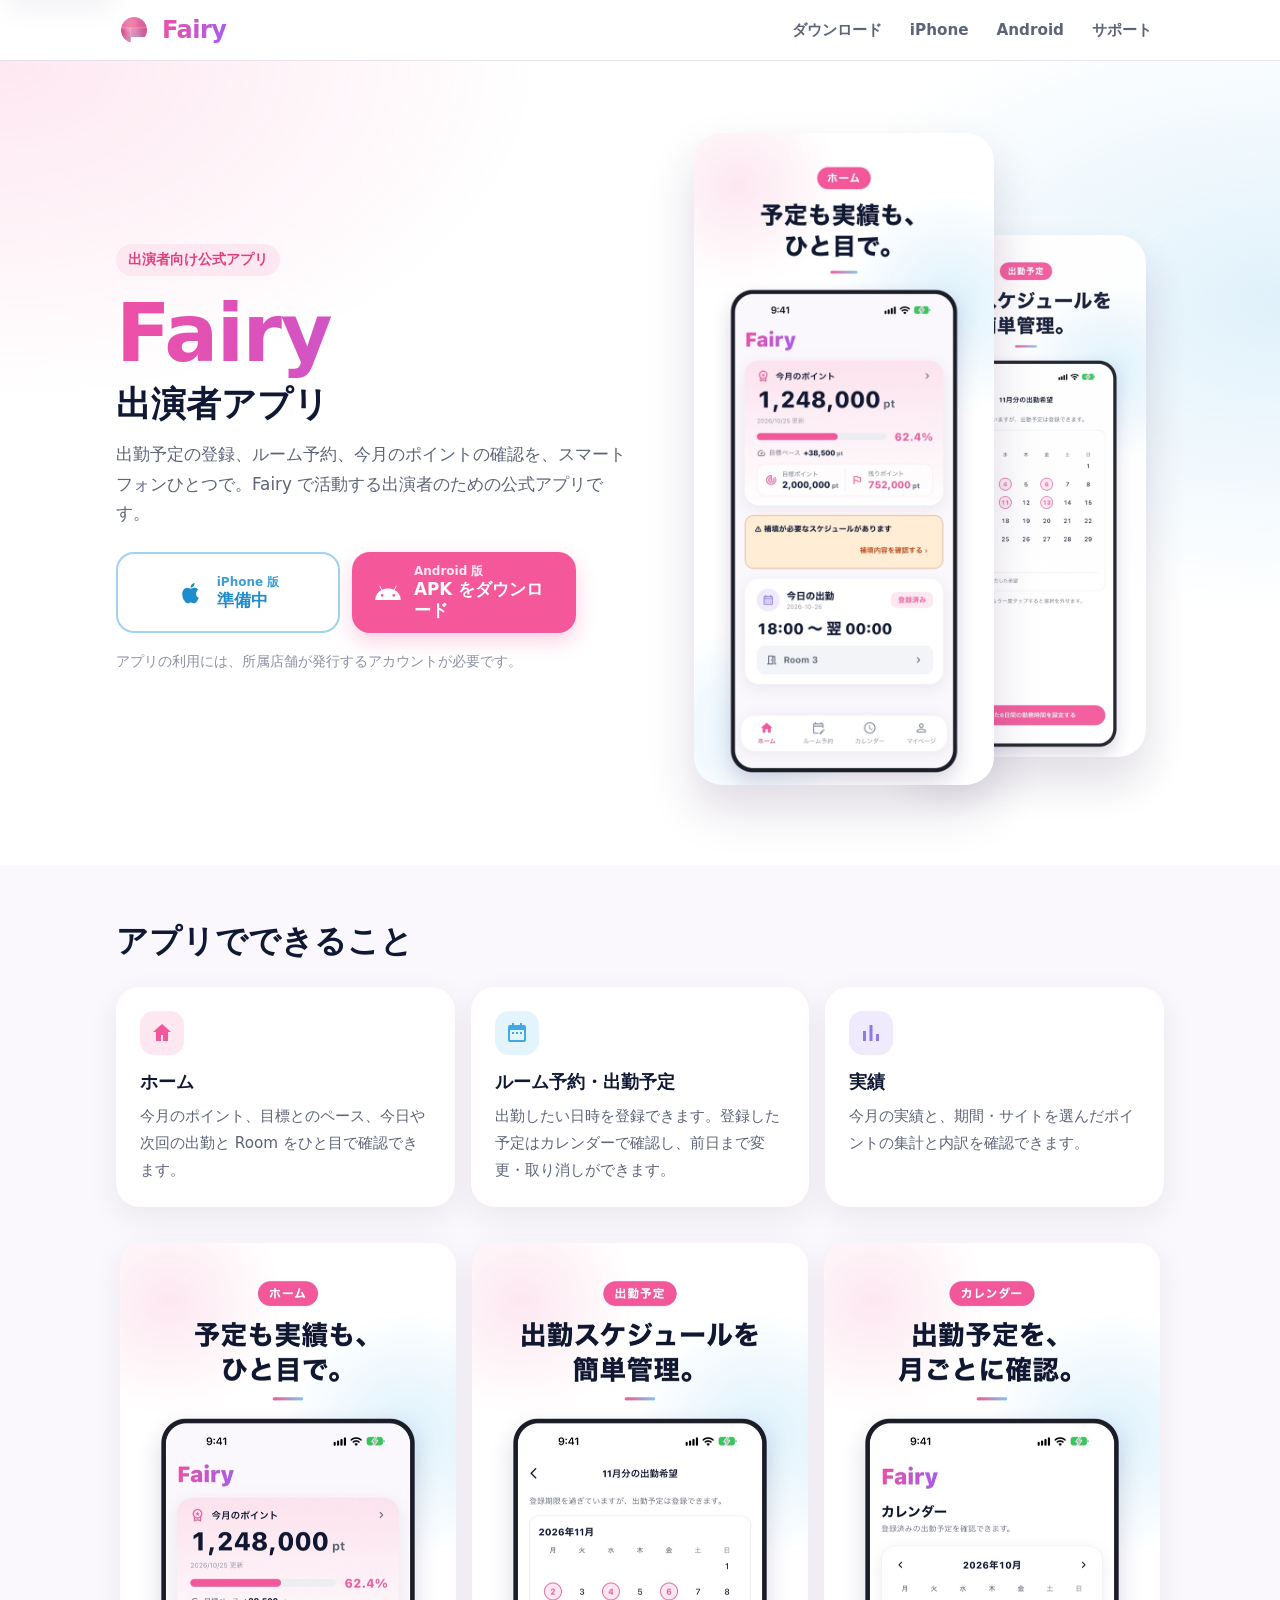
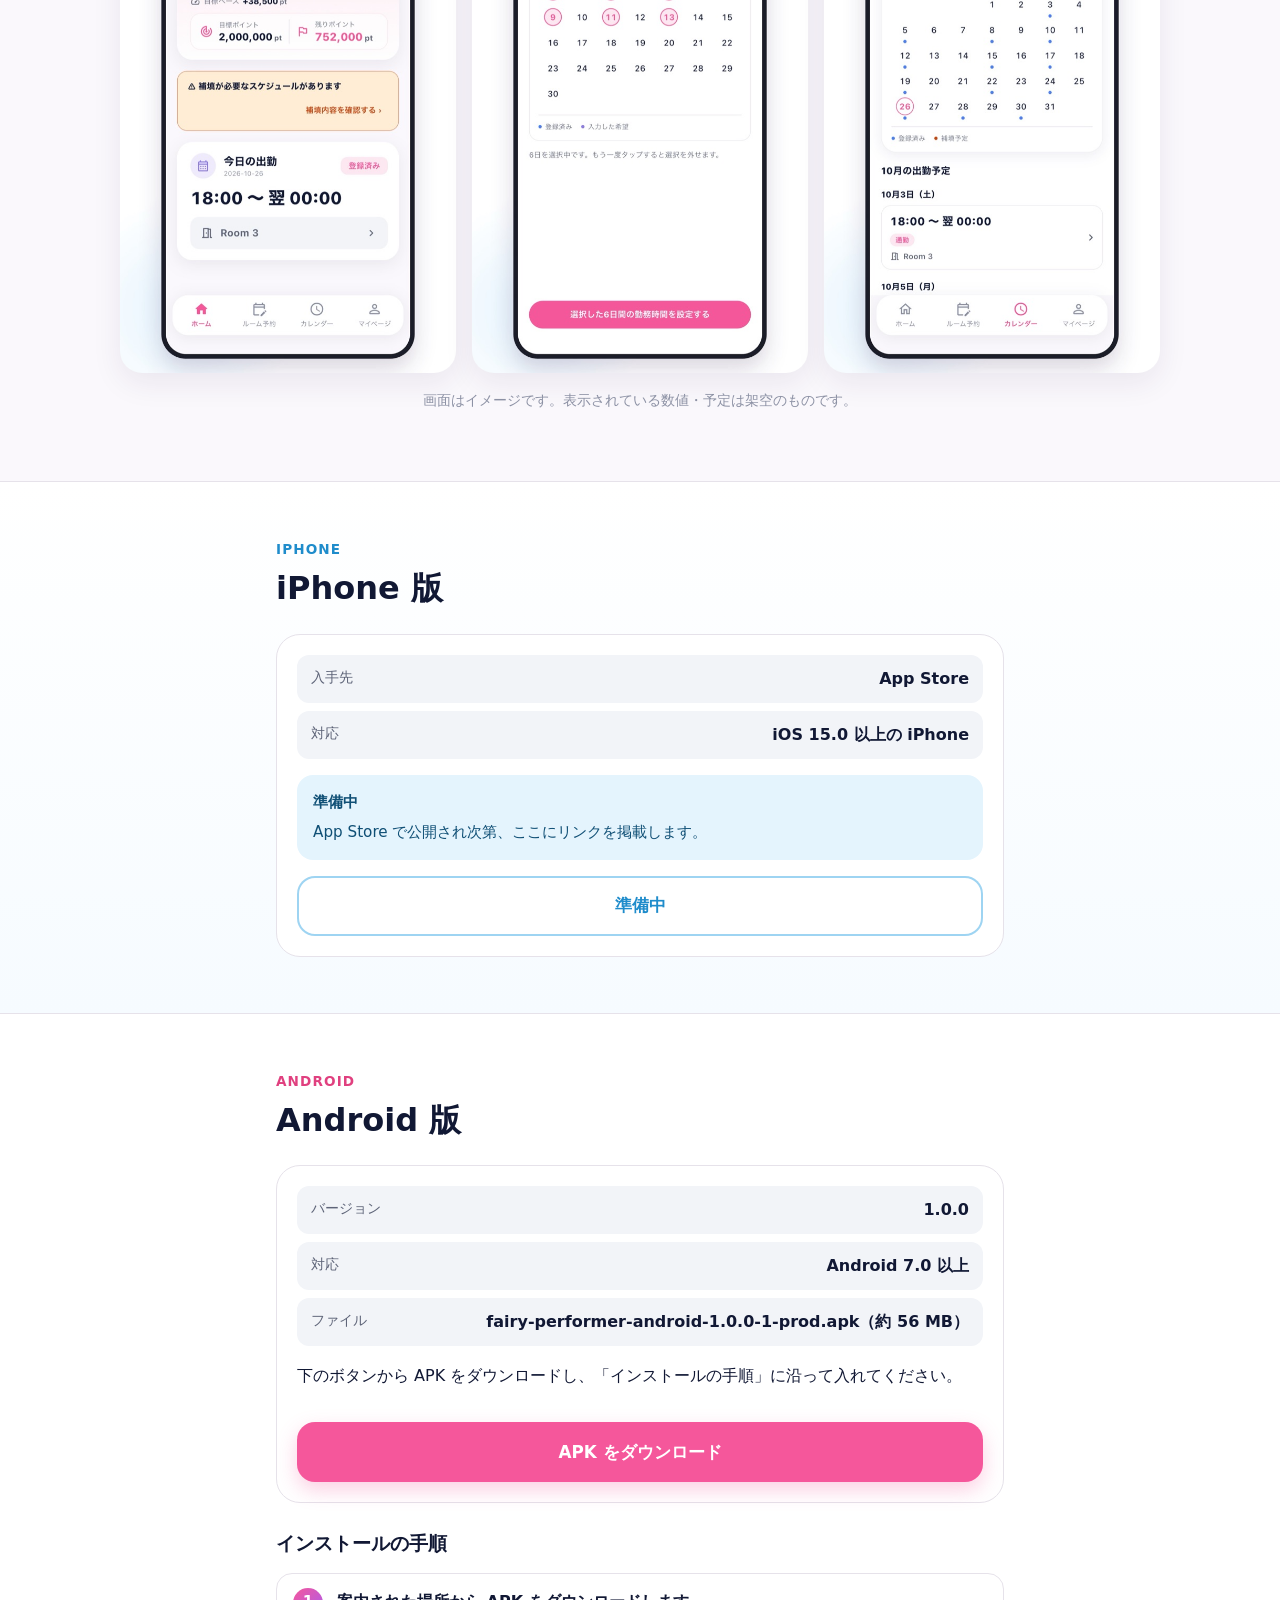
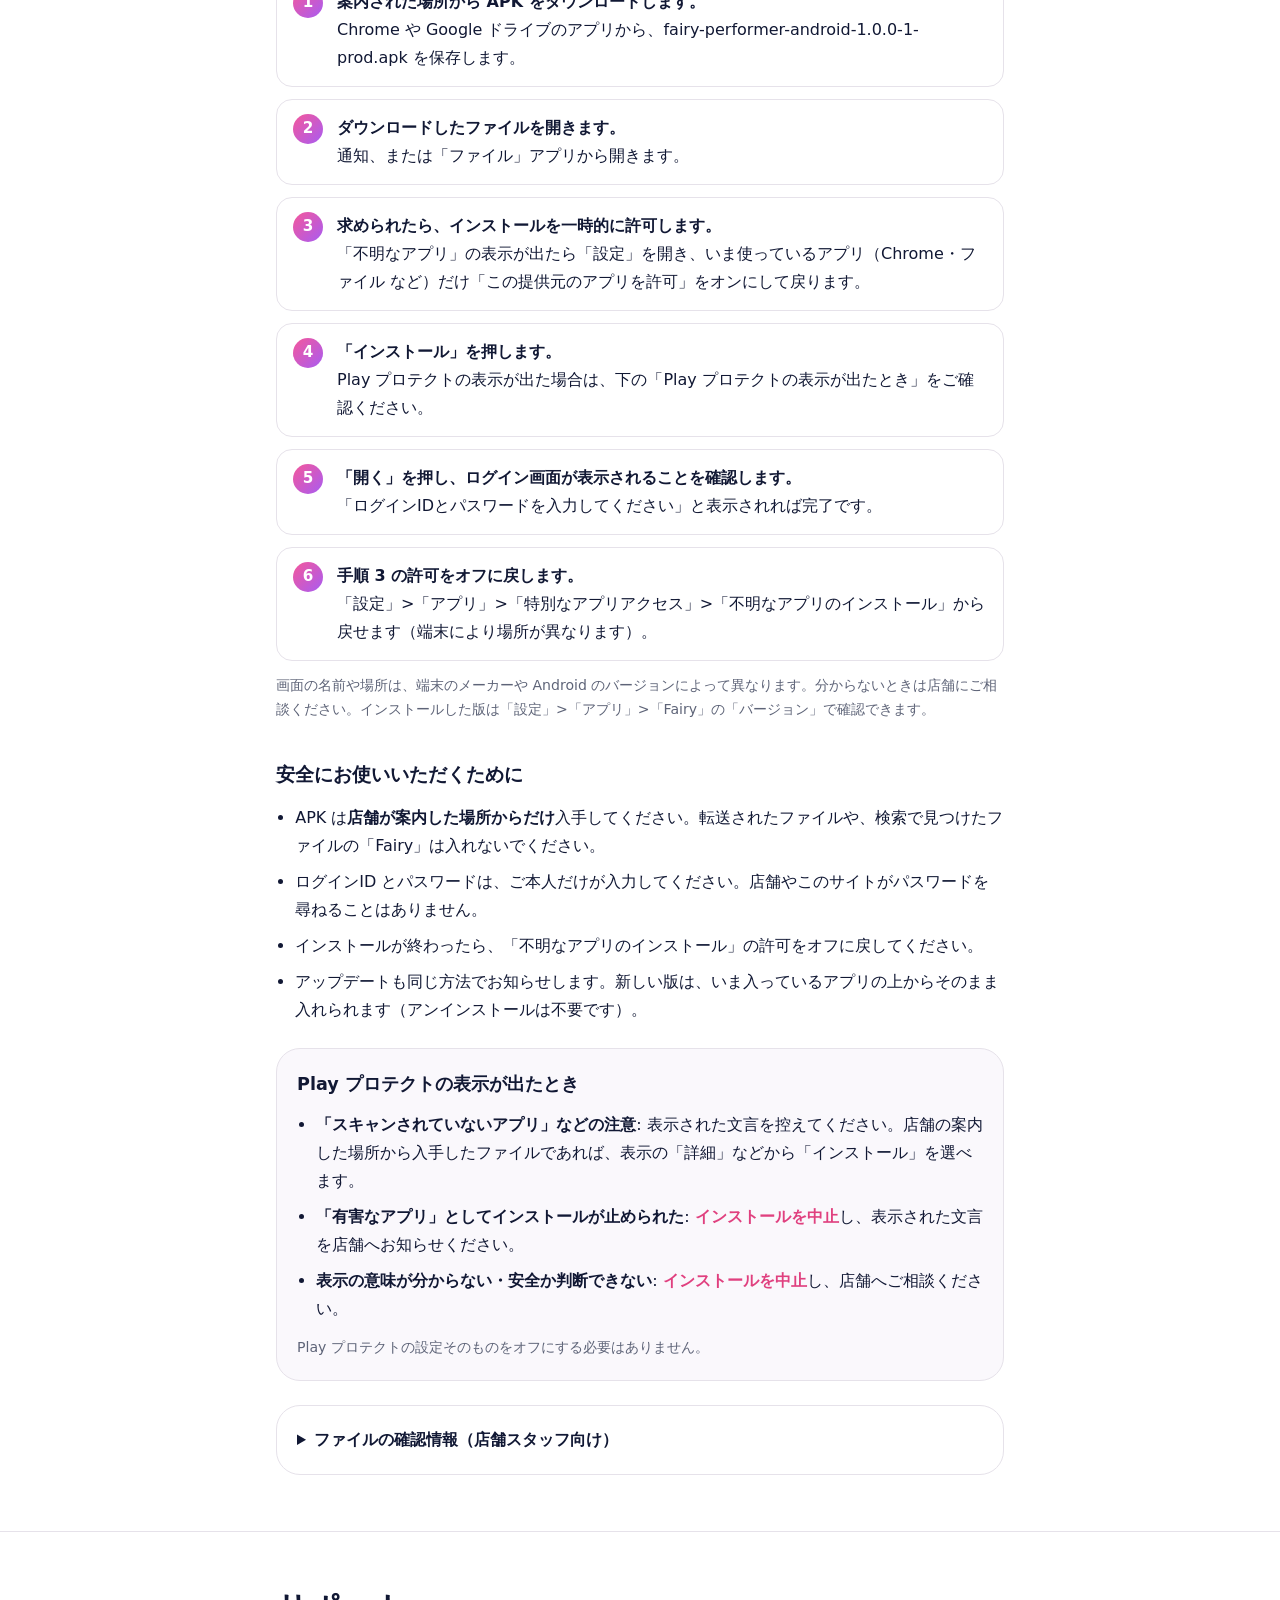
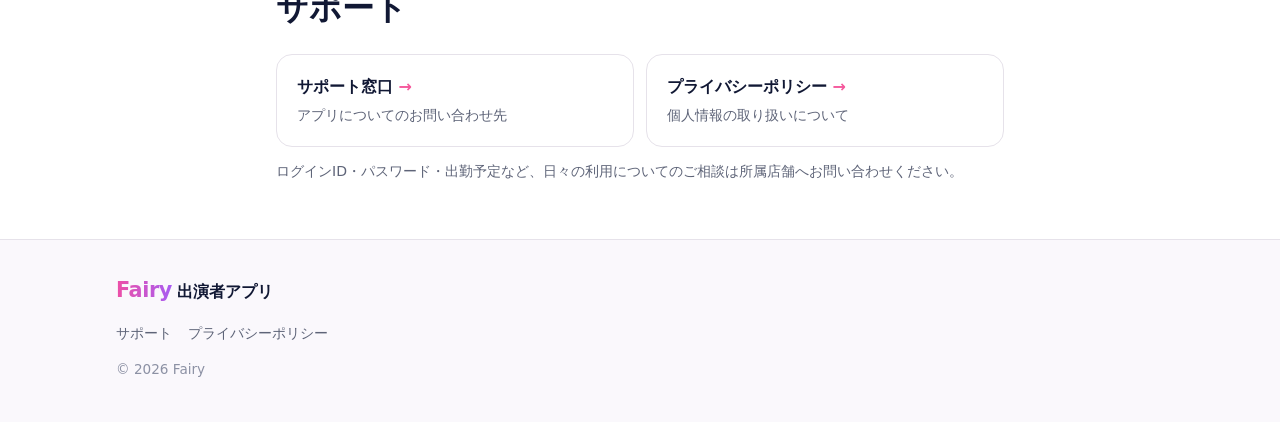
==== commit ad431b5f: "Enable the Android APK download Point android.downloadUrl at the production APK on Cloudflare R2 (1." ====
--- a/index.html
+++ b/index.html
@@ -131,7 +131,7 @@
           <dl class="release-facts">
             <div><dt>バージョン</dt><dd><span data-android="versionName">1.0.0</span></dd></div>
             <div><dt>対応</dt><dd>Android <span data-android="minAndroid">7.0</span> 以上</dd></div>
-            <div><dt>ファイル</dt><dd><span data-android="fileName">Fairy-1.0.0-1.apk</span>（<span data-android="fileSize">約 56 MB</span>）</dd></div>
+            <div><dt>ファイル</dt><dd><span data-android="fileName">fairy-performer-android-1.0.0-1-prod.apk</span>（<span data-android="fileSize">約 56 MB</span>）</dd></div>
           </dl>
 
           <div class="notice notice-info" data-state="android-pending">
@@ -147,7 +147,7 @@
 
         <h3 class="sub-title" id="android-install">インストールの手順</h3>
         <ol class="steps">
-          <li><strong>案内された場所から APK をダウンロードします。</strong>Chrome や Google ドライブのアプリから、<span data-android="fileName">Fairy-1.0.0-1.apk</span> を保存します。</li>
+          <li><strong>案内された場所から APK をダウンロードします。</strong>Chrome や Google ドライブのアプリから、<span data-android="fileName">fairy-performer-android-1.0.0-1-prod.apk</span> を保存します。</li>
           <li><strong>ダウンロードしたファイルを開きます。</strong>通知、または「ファイル」アプリから開きます。</li>
           <li><strong>求められたら、インストールを一時的に許可します。</strong>「不明なアプリ」の表示が出たら「設定」を開き、いま使っているアプリ（Chrome・ファイル など）だけ「この提供元のアプリを許可」をオンにして戻ります。</li>
           <li><strong>「インストール」を押します。</strong>Play プロテクトの表示が出た場合は、下の「Play プロテクトの表示が出たとき」をご確認ください。</li>
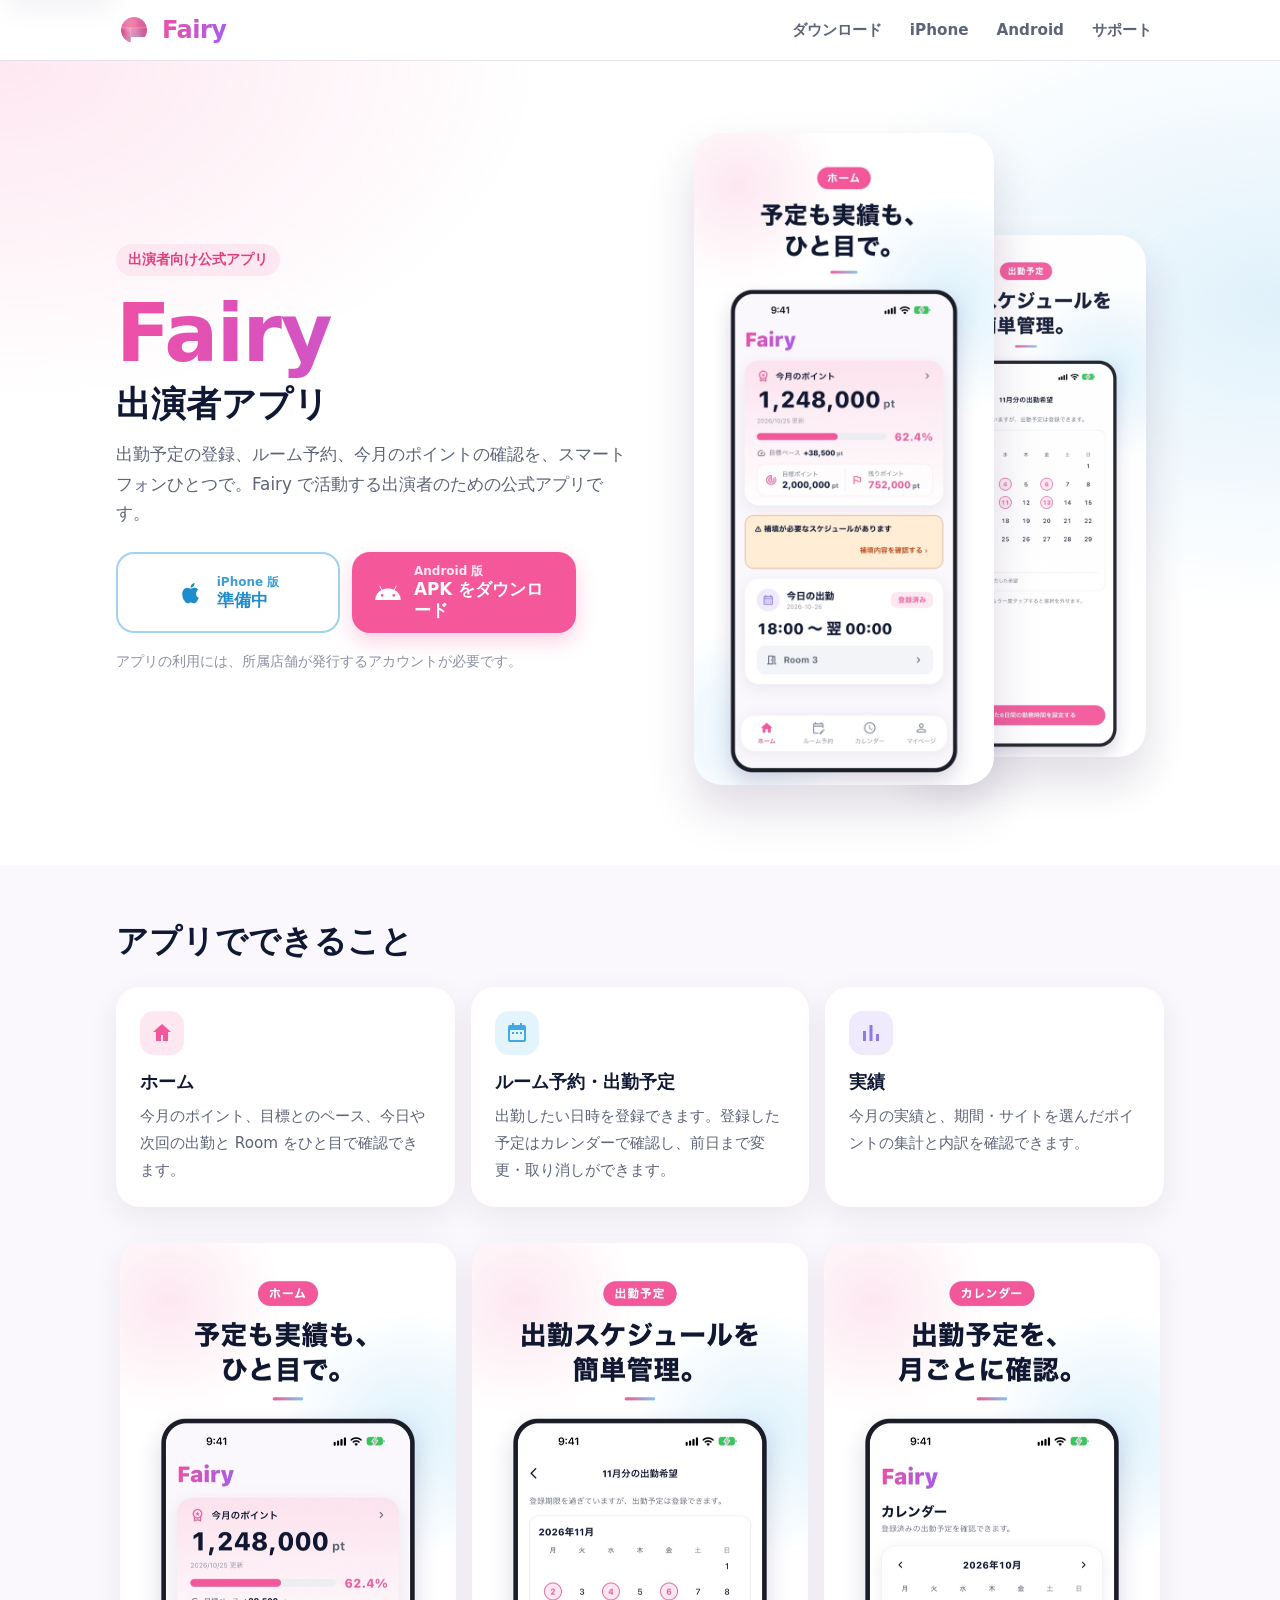
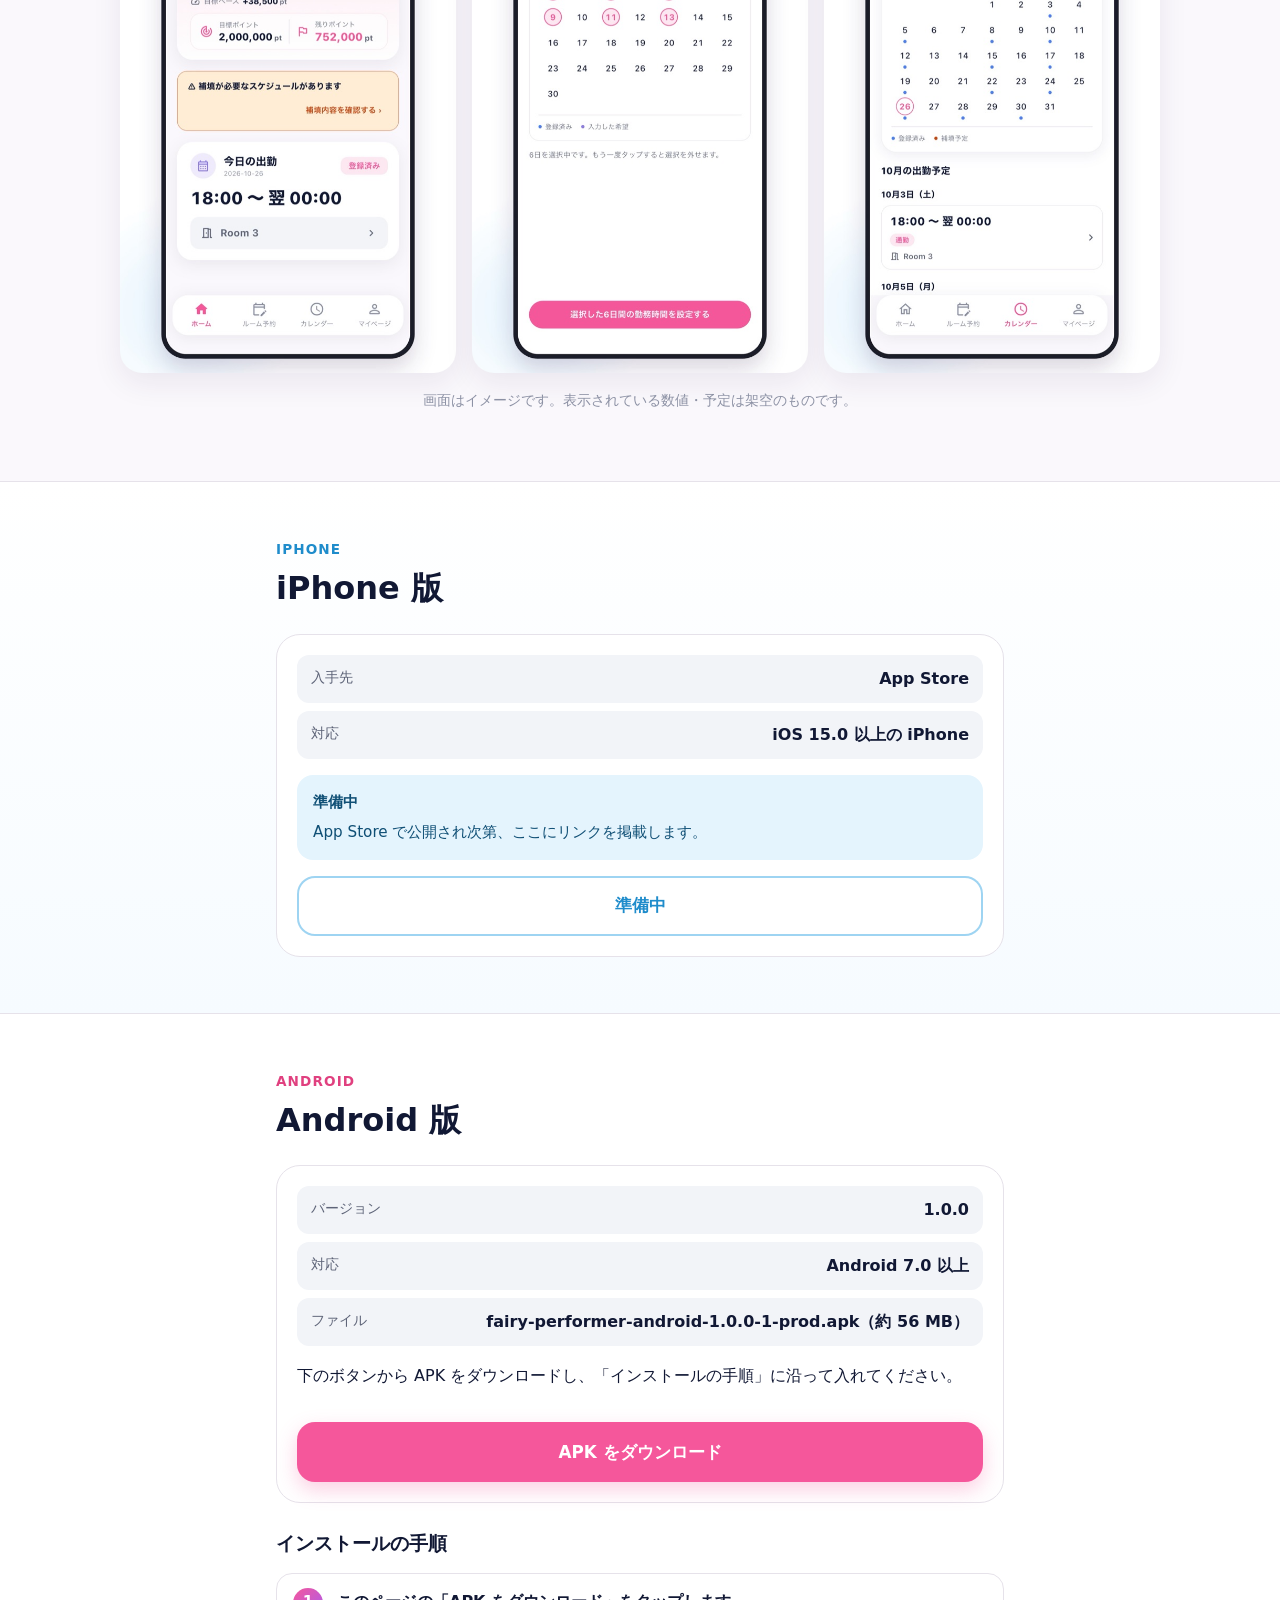
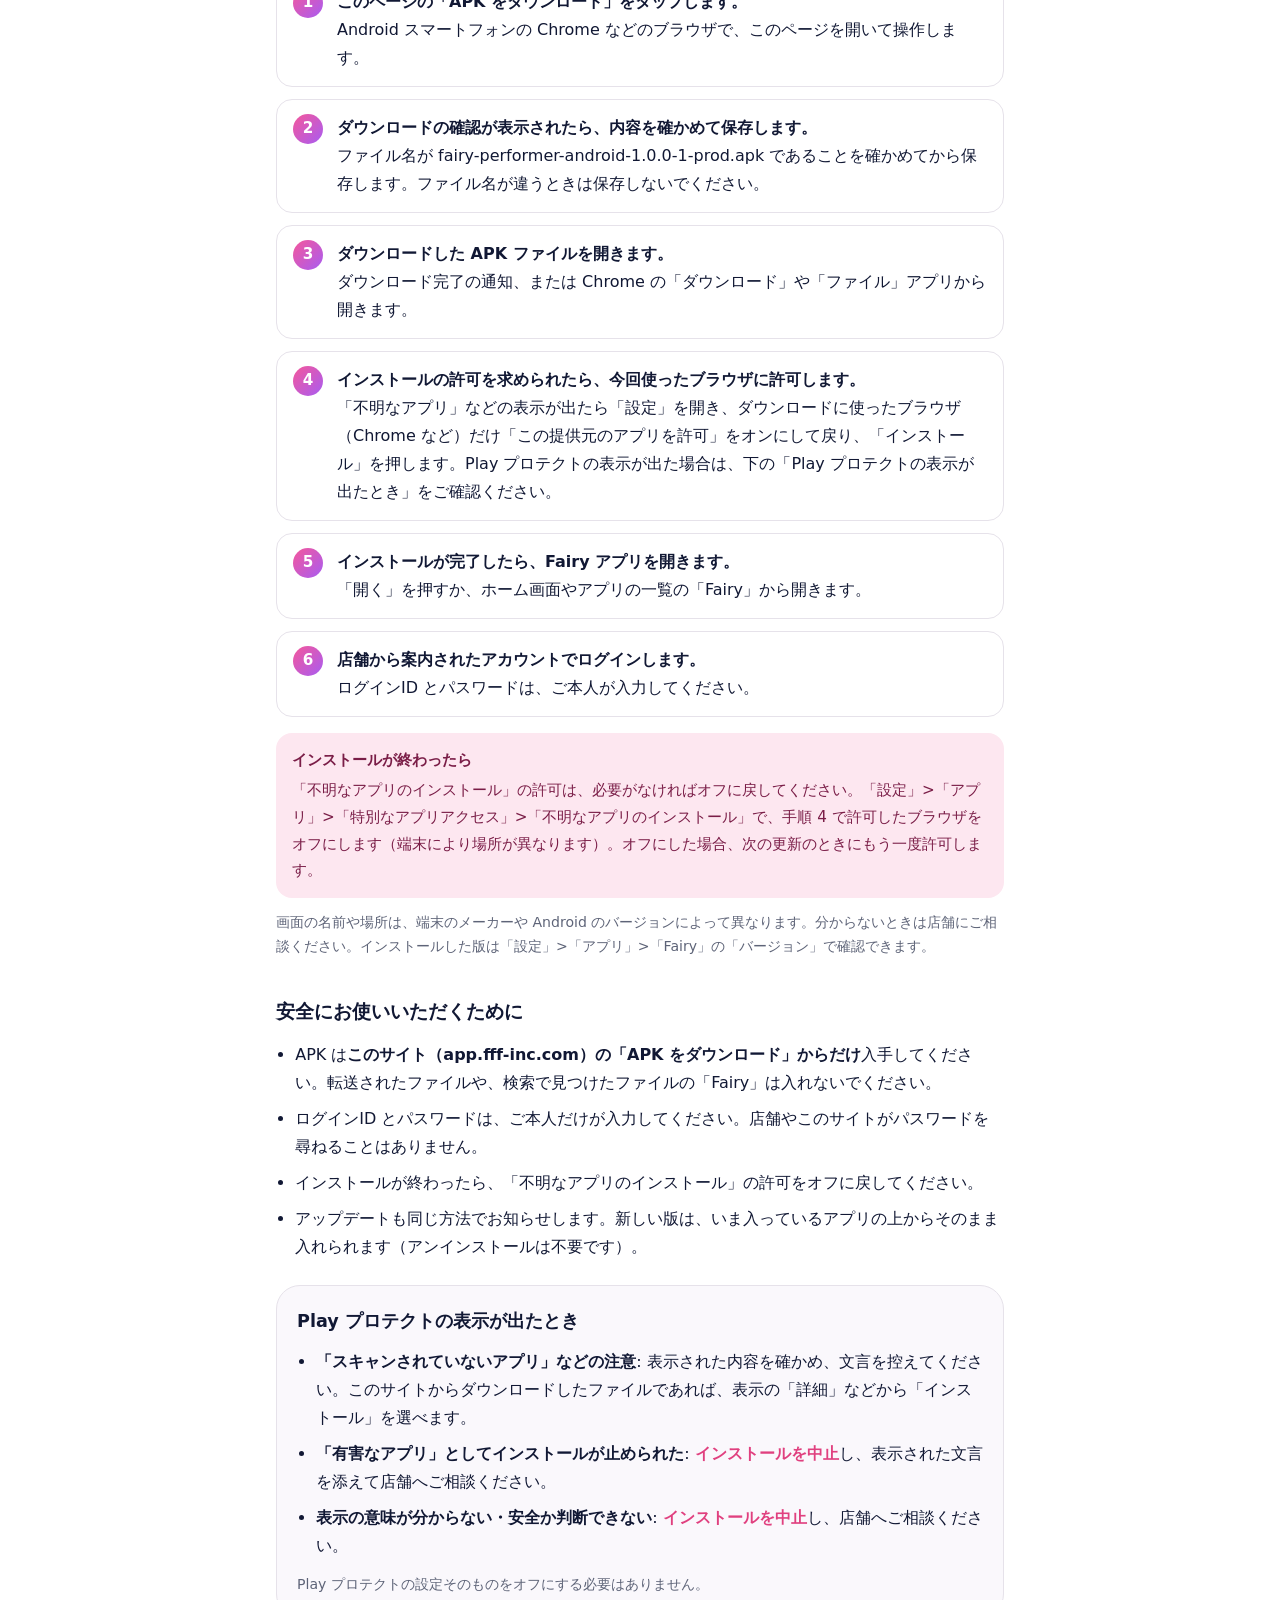
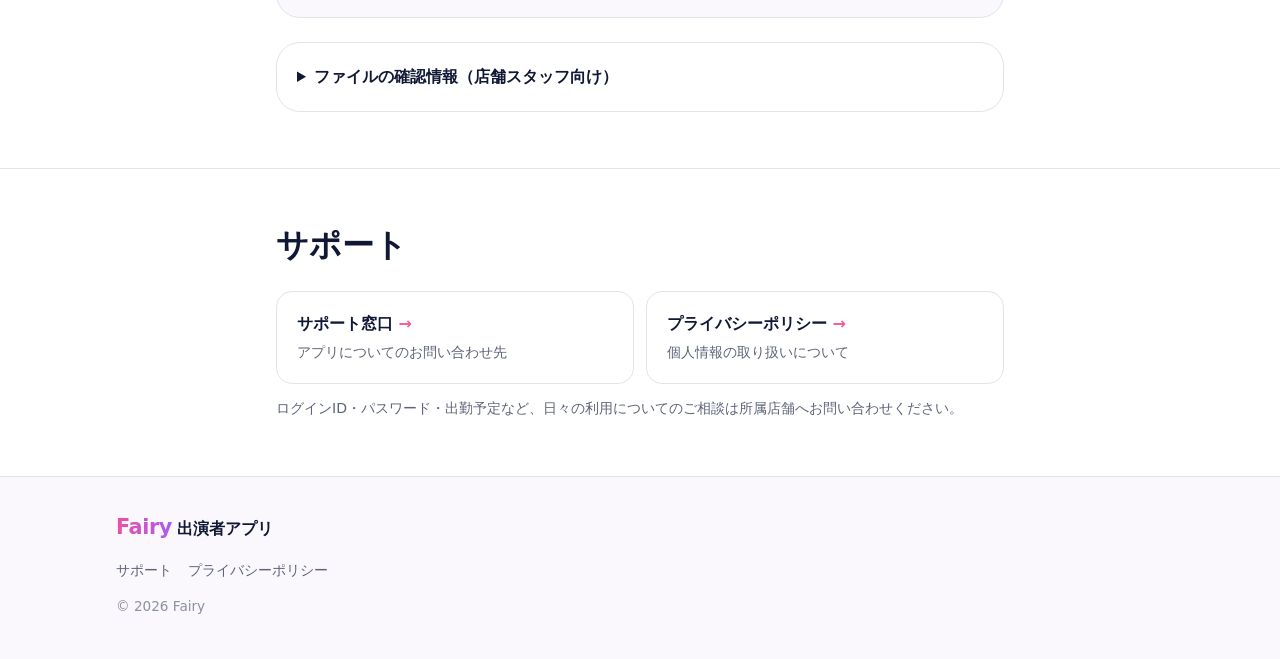
==== commit d51bbfde: "Match the Android install steps to the direct download The APK is now downloaded from this site, so " ====
--- a/index.html
+++ b/index.html
@@ -147,18 +147,22 @@
 
         <h3 class="sub-title" id="android-install">インストールの手順</h3>
         <ol class="steps">
-          <li><strong>案内された場所から APK をダウンロードします。</strong>Chrome や Google ドライブのアプリから、<span data-android="fileName">fairy-performer-android-1.0.0-1-prod.apk</span> を保存します。</li>
-          <li><strong>ダウンロードしたファイルを開きます。</strong>通知、または「ファイル」アプリから開きます。</li>
-          <li><strong>求められたら、インストールを一時的に許可します。</strong>「不明なアプリ」の表示が出たら「設定」を開き、いま使っているアプリ（Chrome・ファイル など）だけ「この提供元のアプリを許可」をオンにして戻ります。</li>
-          <li><strong>「インストール」を押します。</strong>Play プロテクトの表示が出た場合は、下の「Play プロテクトの表示が出たとき」をご確認ください。</li>
-          <li><strong>「開く」を押し、ログイン画面が表示されることを確認します。</strong>「ログインIDとパスワードを入力してください」と表示されれば完了です。</li>
-          <li><strong>手順 3 の許可をオフに戻します。</strong>「設定」>「アプリ」>「特別なアプリアクセス」>「不明なアプリのインストール」から戻せます（端末により場所が異なります）。</li>
+          <li><strong>このページの「APK をダウンロード」をタップします。</strong>Android スマートフォンの Chrome などのブラウザで、このページを開いて操作します。</li>
+          <li><strong>ダウンロードの確認が表示されたら、内容を確かめて保存します。</strong>ファイル名が <span data-android="fileName">fairy-performer-android-1.0.0-1-prod.apk</span> であることを確かめてから保存します。ファイル名が違うときは保存しないでください。</li>
+          <li><strong>ダウンロードした APK ファイルを開きます。</strong>ダウンロード完了の通知、または Chrome の「ダウンロード」や「ファイル」アプリから開きます。</li>
+          <li><strong>インストールの許可を求められたら、今回使ったブラウザに許可します。</strong>「不明なアプリ」などの表示が出たら「設定」を開き、ダウンロードに使ったブラウザ（Chrome など）だけ「この提供元のアプリを許可」をオンにして戻り、「インストール」を押します。Play プロテクトの表示が出た場合は、下の「Play プロテクトの表示が出たとき」をご確認ください。</li>
+          <li><strong>インストールが完了したら、Fairy アプリを開きます。</strong>「開く」を押すか、ホーム画面やアプリの一覧の「Fairy」から開きます。</li>
+          <li><strong>店舗から案内されたアカウントでログインします。</strong>ログインID とパスワードは、ご本人が入力してください。</li>
         </ol>
+        <div class="notice notice-info">
+          <p class="notice-title">インストールが終わったら</p>
+          <p>「不明なアプリのインストール」の許可は、必要がなければオフに戻してください。「設定」>「アプリ」>「特別なアプリアクセス」>「不明なアプリのインストール」で、手順 4 で許可したブラウザをオフにします（端末により場所が異なります）。オフにした場合、次の更新のときにもう一度許可します。</p>
+        </div>
         <p class="small-note">画面の名前や場所は、端末のメーカーや Android のバージョンによって異なります。分からないときは店舗にご相談ください。インストールした版は「設定」>「アプリ」>「Fairy」の「バージョン」で確認できます。</p>
 
         <h3 class="sub-title">安全にお使いいただくために</h3>
         <ul class="safety-list">
-          <li>APK は<strong>店舗が案内した場所からだけ</strong>入手してください。転送されたファイルや、検索で見つけたファイルの「Fairy」は入れないでください。</li>
+          <li>APK は<strong>このサイト（app.fff-inc.com）の「APK をダウンロード」からだけ</strong>入手してください。転送されたファイルや、検索で見つけたファイルの「Fairy」は入れないでください。</li>
           <li>ログインID とパスワードは、ご本人だけが入力してください。店舗やこのサイトがパスワードを尋ねることはありません。</li>
           <li>インストールが終わったら、「不明なアプリのインストール」の許可をオフに戻してください。</li>
           <li>アップデートも同じ方法でお知らせします。新しい版は、いま入っているアプリの上からそのまま入れられます（アンインストールは不要です）。</li>
@@ -167,8 +171,8 @@
         <div class="card card-soft" id="play-protect">
           <h3 class="card-title">Play プロテクトの表示が出たとき</h3>
           <ul class="plain-list">
-            <li><strong>「スキャンされていないアプリ」などの注意</strong>: 表示された文言を控えてください。店舗の案内した場所から入手したファイルであれば、表示の「詳細」などから「インストール」を選べます。</li>
-            <li><strong>「有害なアプリ」としてインストールが止められた</strong>: <em>インストールを中止</em>し、表示された文言を店舗へお知らせください。</li>
+            <li><strong>「スキャンされていないアプリ」などの注意</strong>: 表示された内容を確かめ、文言を控えてください。このサイトからダウンロードしたファイルであれば、表示の「詳細」などから「インストール」を選べます。</li>
+            <li><strong>「有害なアプリ」としてインストールが止められた</strong>: <em>インストールを中止</em>し、表示された文言を添えて店舗へご相談ください。</li>
             <li><strong>表示の意味が分からない・安全か判断できない</strong>: <em>インストールを中止</em>し、店舗へご相談ください。</li>
           </ul>
           <p class="small-note">Play プロテクトの設定そのものをオフにする必要はありません。</p>
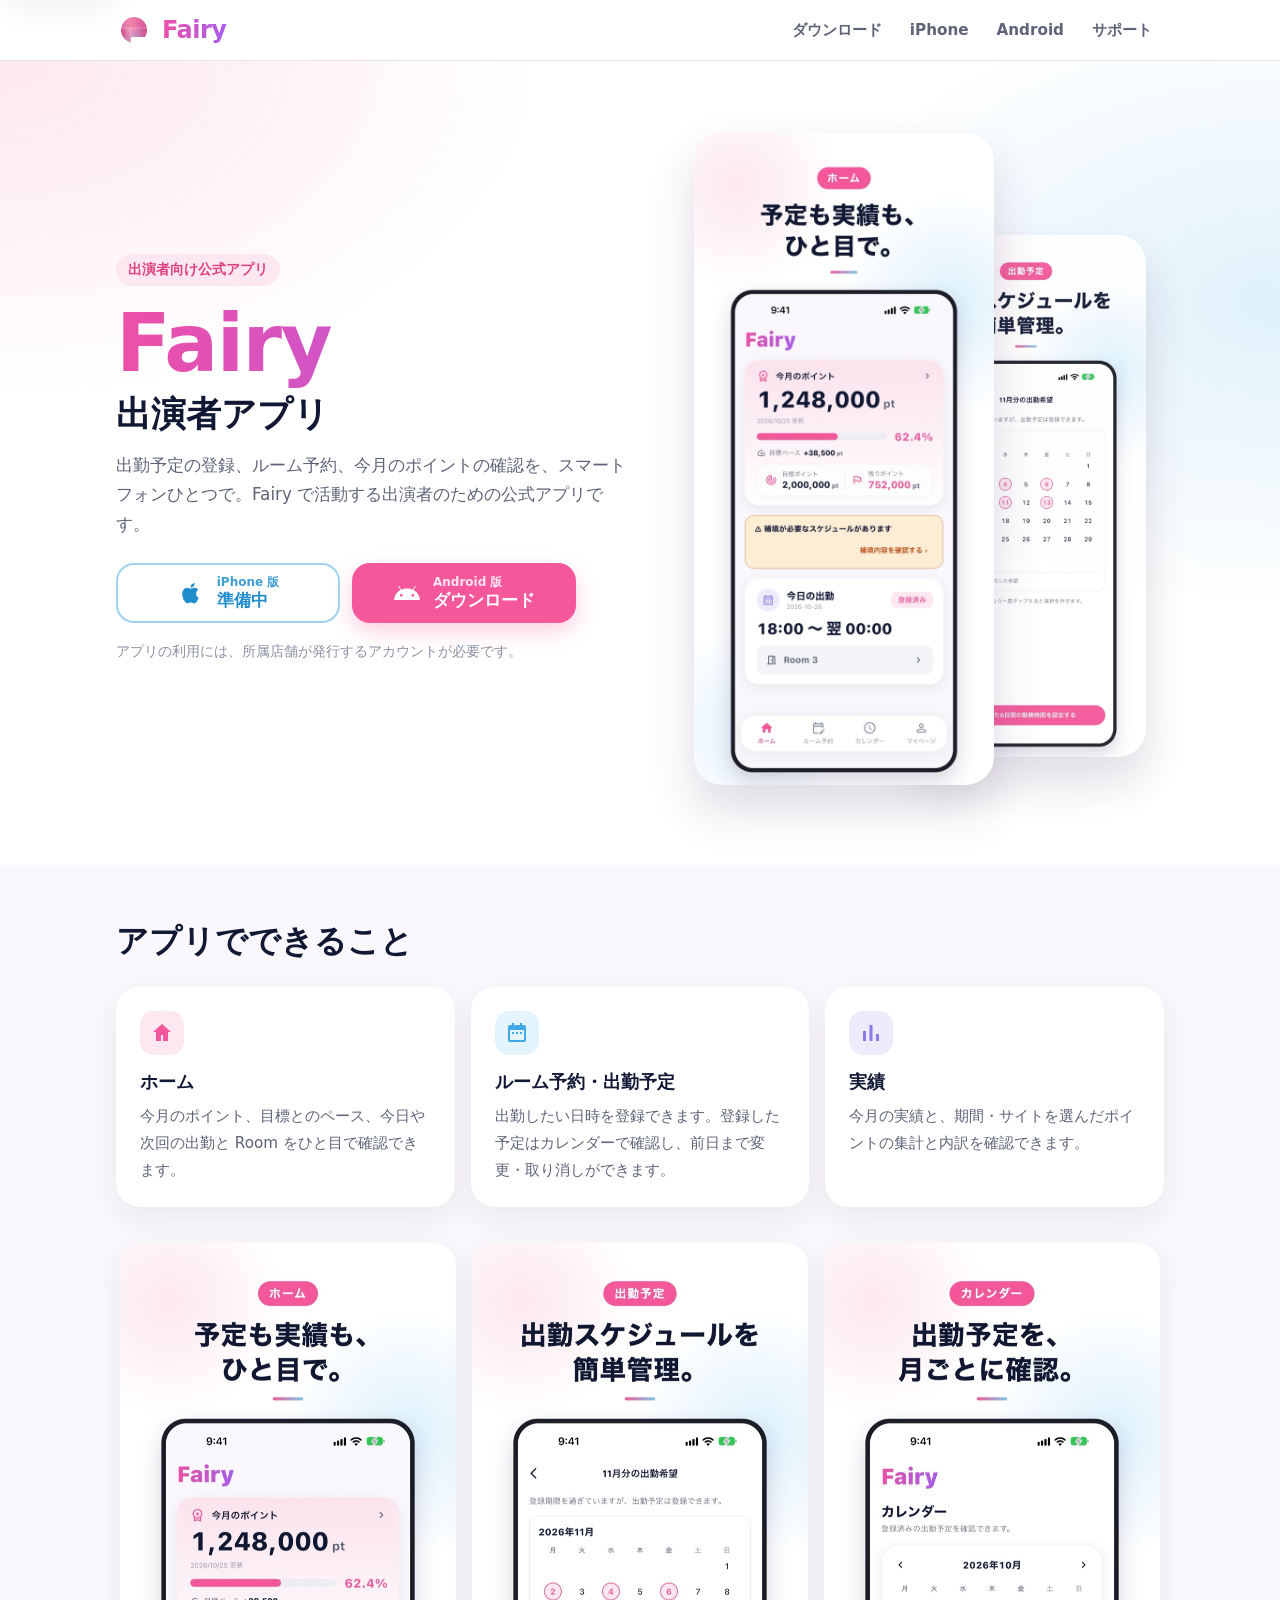
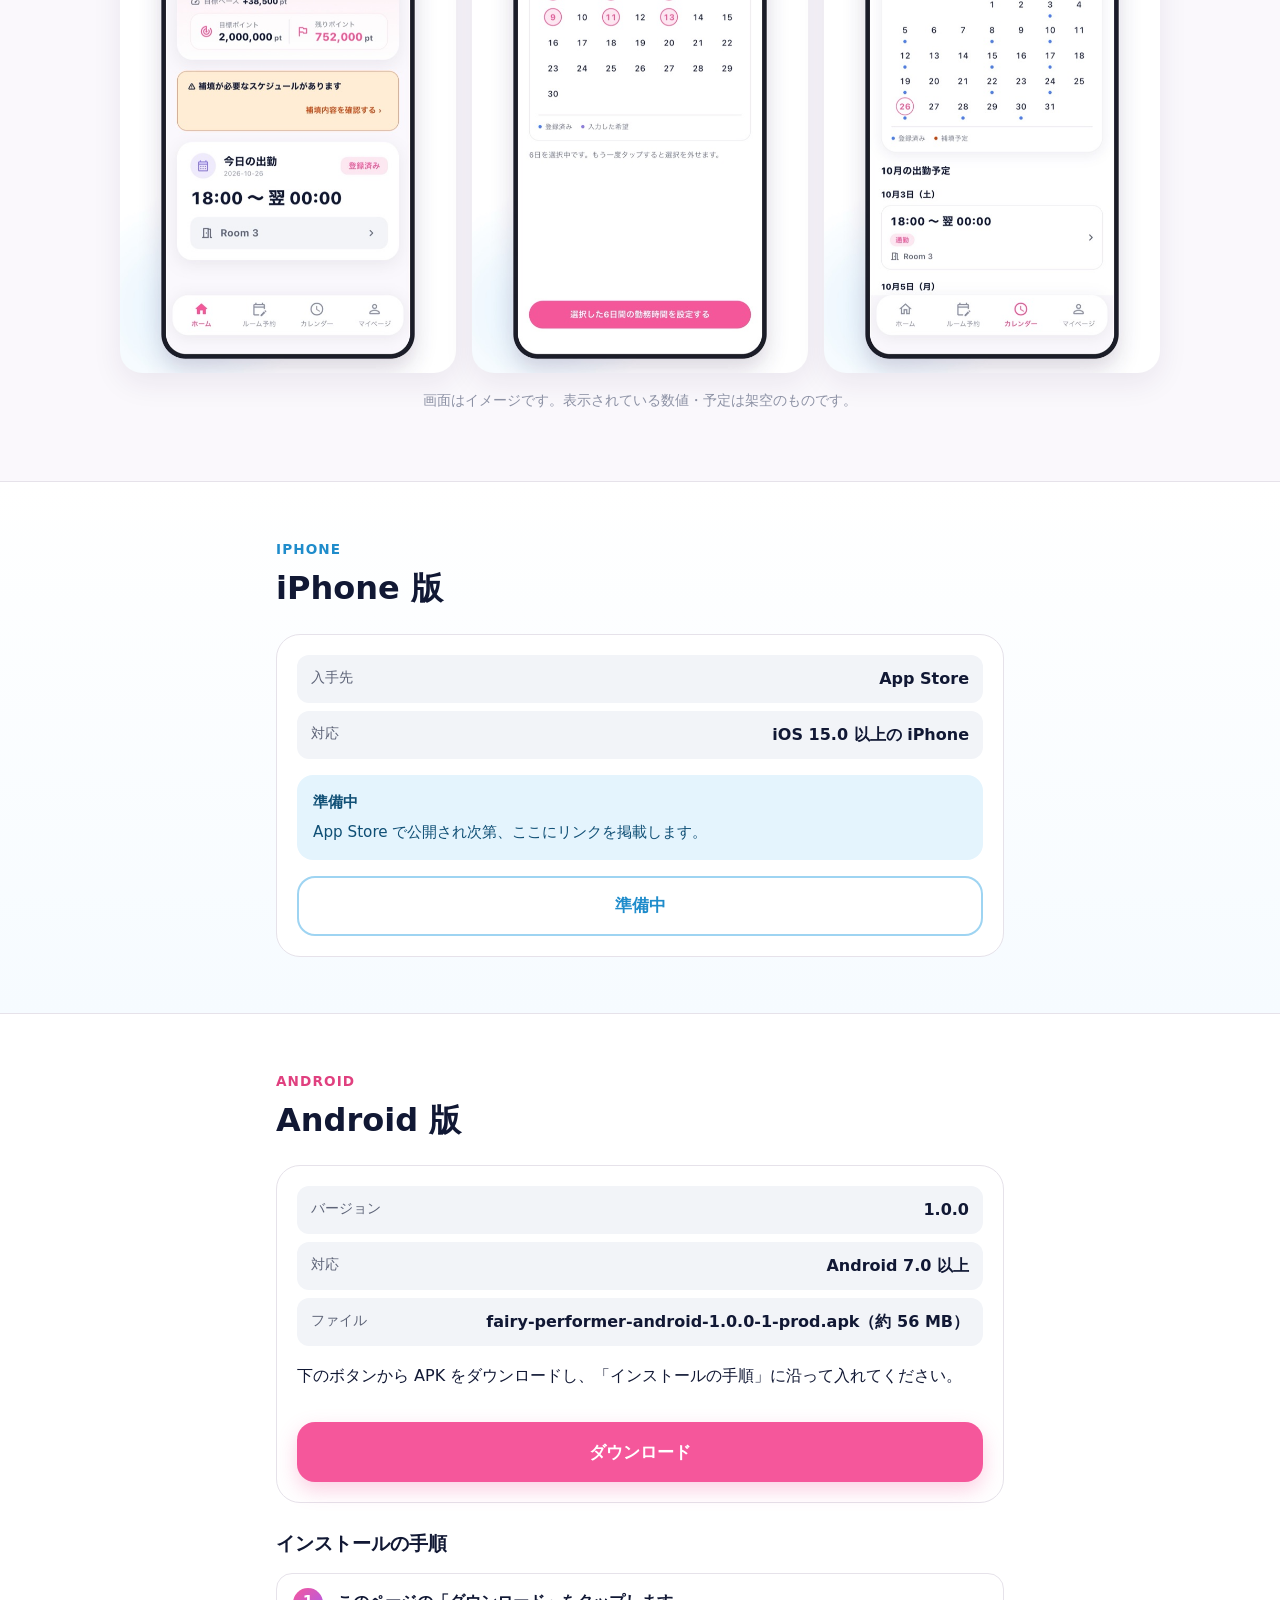
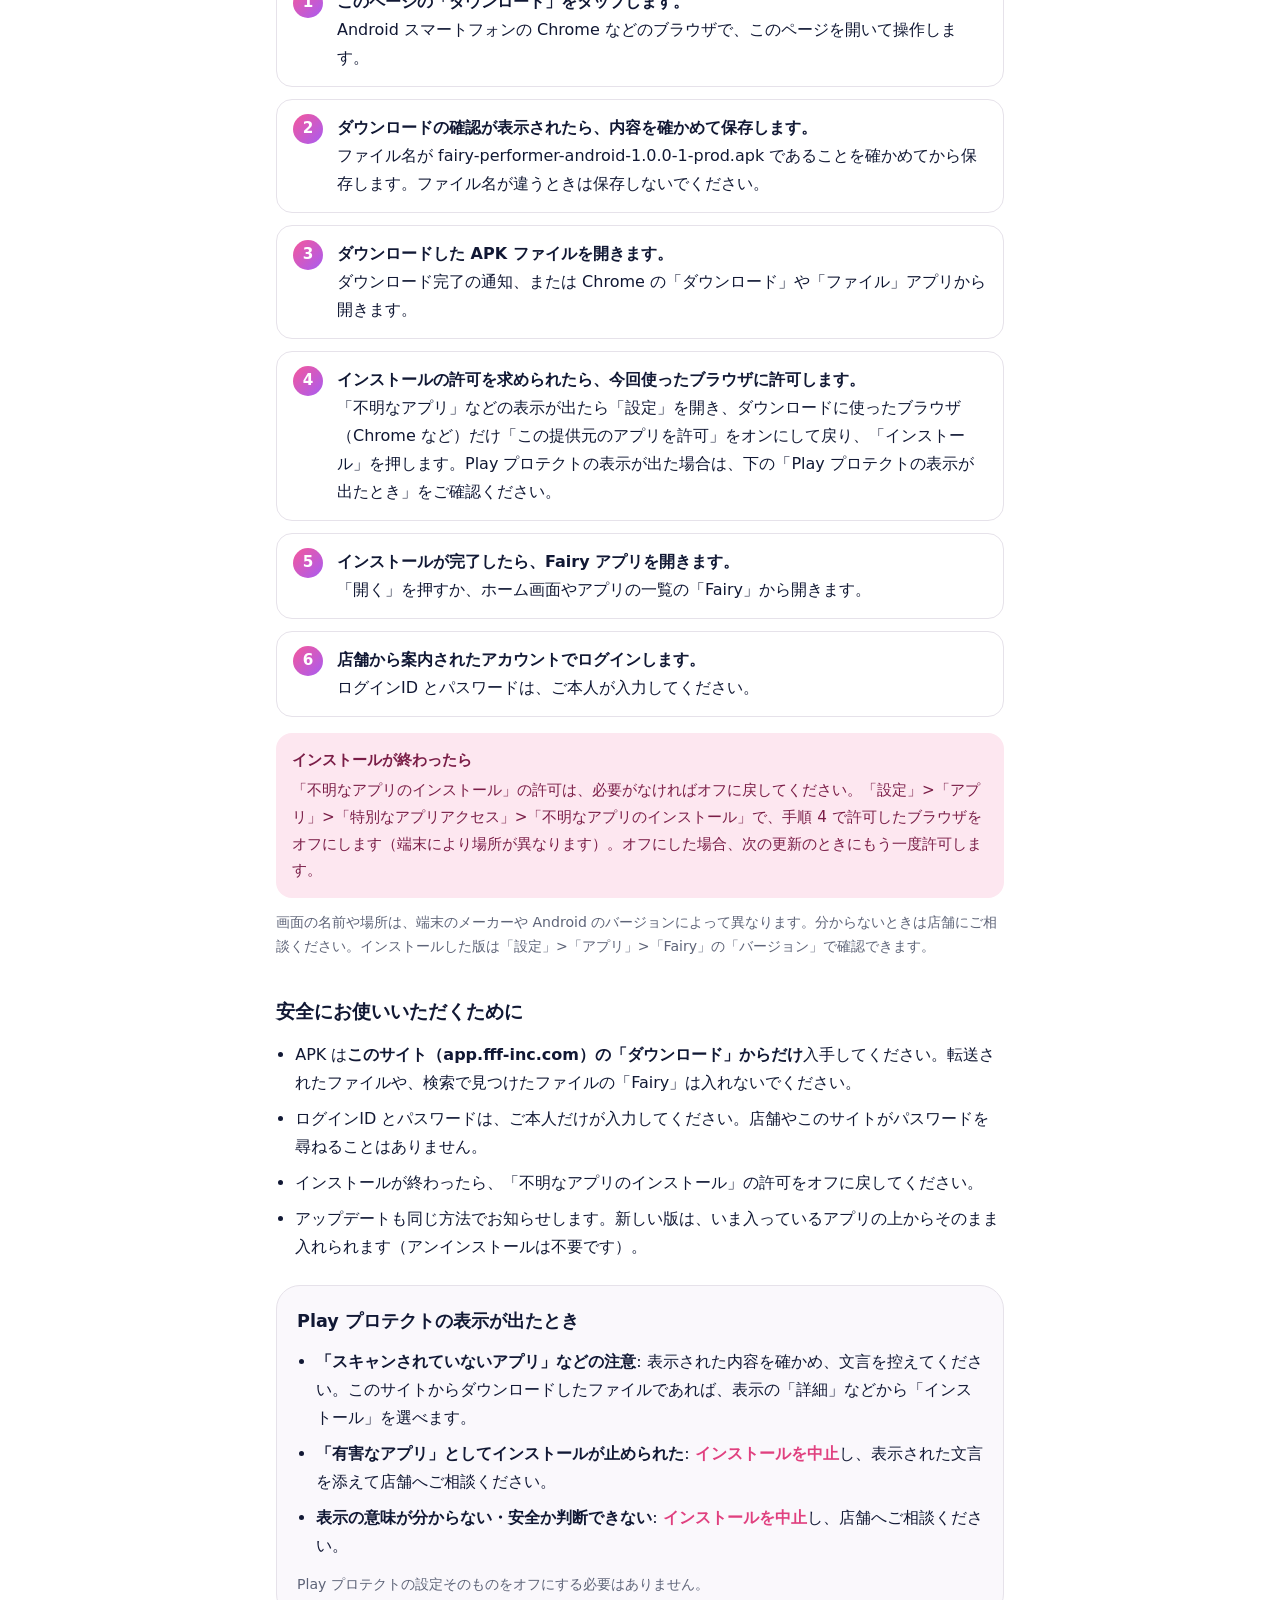
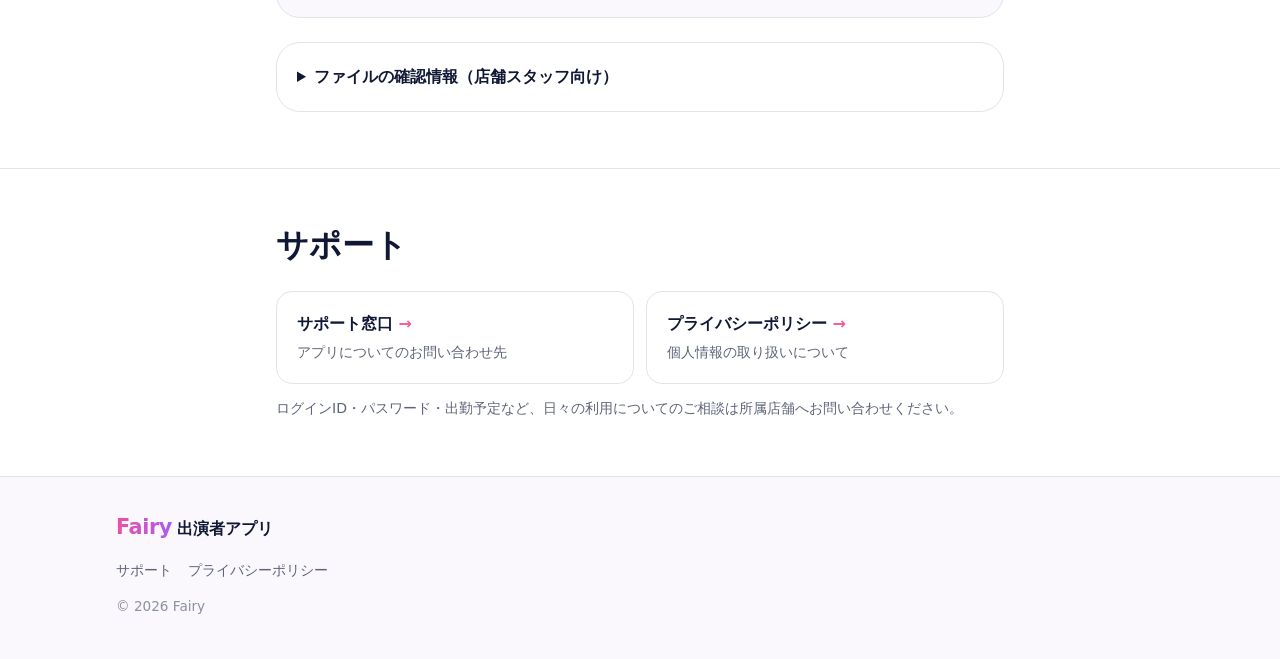
==== commit b31e3ac2: "Refer to the Android button by its new label The install steps and the safety note now name the butt" ====
--- a/index.html
+++ b/index.html
@@ -147,7 +147,7 @@
 
         <h3 class="sub-title" id="android-install">インストールの手順</h3>
         <ol class="steps">
-          <li><strong>このページの「APK をダウンロード」をタップします。</strong>Android スマートフォンの Chrome などのブラウザで、このページを開いて操作します。</li>
+          <li><strong>このページの「ダウンロード」をタップします。</strong>Android スマートフォンの Chrome などのブラウザで、このページを開いて操作します。</li>
           <li><strong>ダウンロードの確認が表示されたら、内容を確かめて保存します。</strong>ファイル名が <span data-android="fileName">fairy-performer-android-1.0.0-1-prod.apk</span> であることを確かめてから保存します。ファイル名が違うときは保存しないでください。</li>
           <li><strong>ダウンロードした APK ファイルを開きます。</strong>ダウンロード完了の通知、または Chrome の「ダウンロード」や「ファイル」アプリから開きます。</li>
           <li><strong>インストールの許可を求められたら、今回使ったブラウザに許可します。</strong>「不明なアプリ」などの表示が出たら「設定」を開き、ダウンロードに使ったブラウザ（Chrome など）だけ「この提供元のアプリを許可」をオンにして戻り、「インストール」を押します。Play プロテクトの表示が出た場合は、下の「Play プロテクトの表示が出たとき」をご確認ください。</li>
@@ -162,7 +162,7 @@
 
         <h3 class="sub-title">安全にお使いいただくために</h3>
         <ul class="safety-list">
-          <li>APK は<strong>このサイト（app.fff-inc.com）の「APK をダウンロード」からだけ</strong>入手してください。転送されたファイルや、検索で見つけたファイルの「Fairy」は入れないでください。</li>
+          <li>APK は<strong>このサイト（app.fff-inc.com）の「ダウンロード」からだけ</strong>入手してください。転送されたファイルや、検索で見つけたファイルの「Fairy」は入れないでください。</li>
           <li>ログインID とパスワードは、ご本人だけが入力してください。店舗やこのサイトがパスワードを尋ねることはありません。</li>
           <li>インストールが終わったら、「不明なアプリのインストール」の許可をオフに戻してください。</li>
           <li>アップデートも同じ方法でお知らせします。新しい版は、いま入っているアプリの上からそのまま入れられます（アンインストールは不要です）。</li>
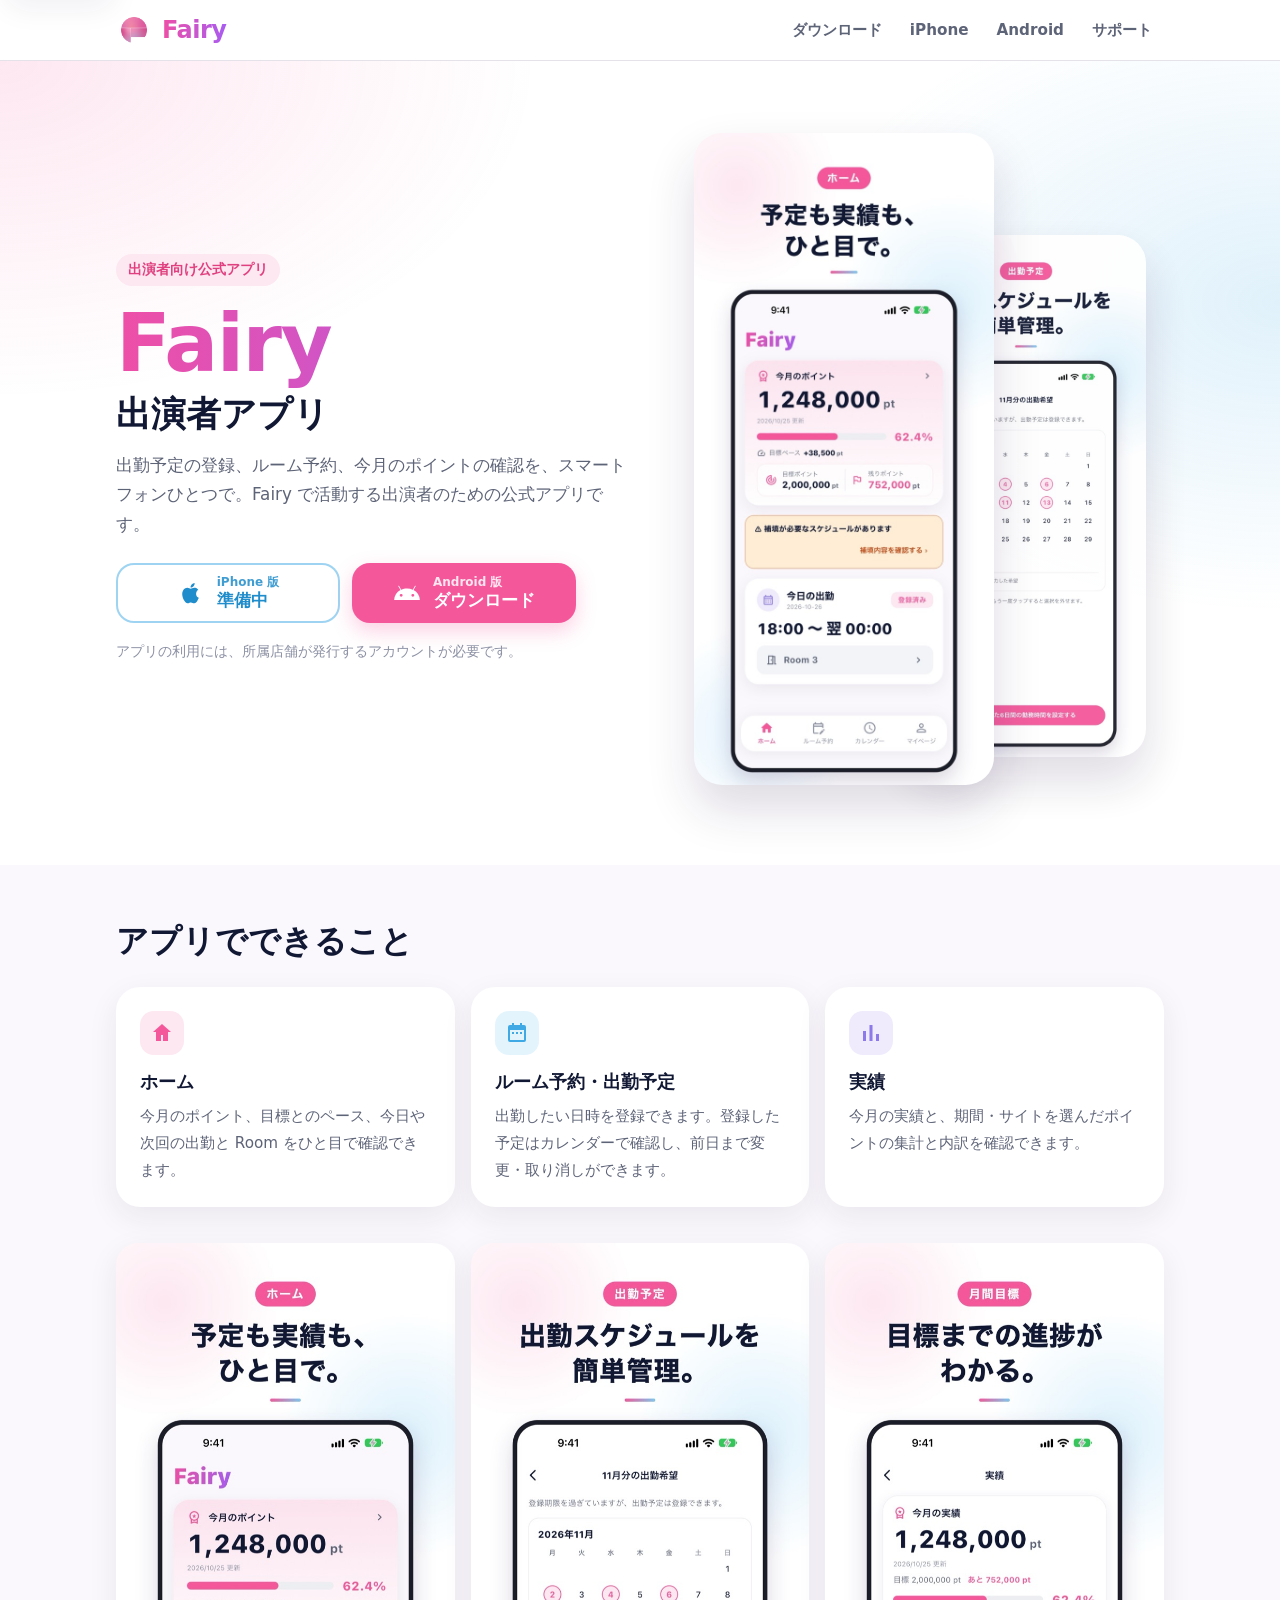
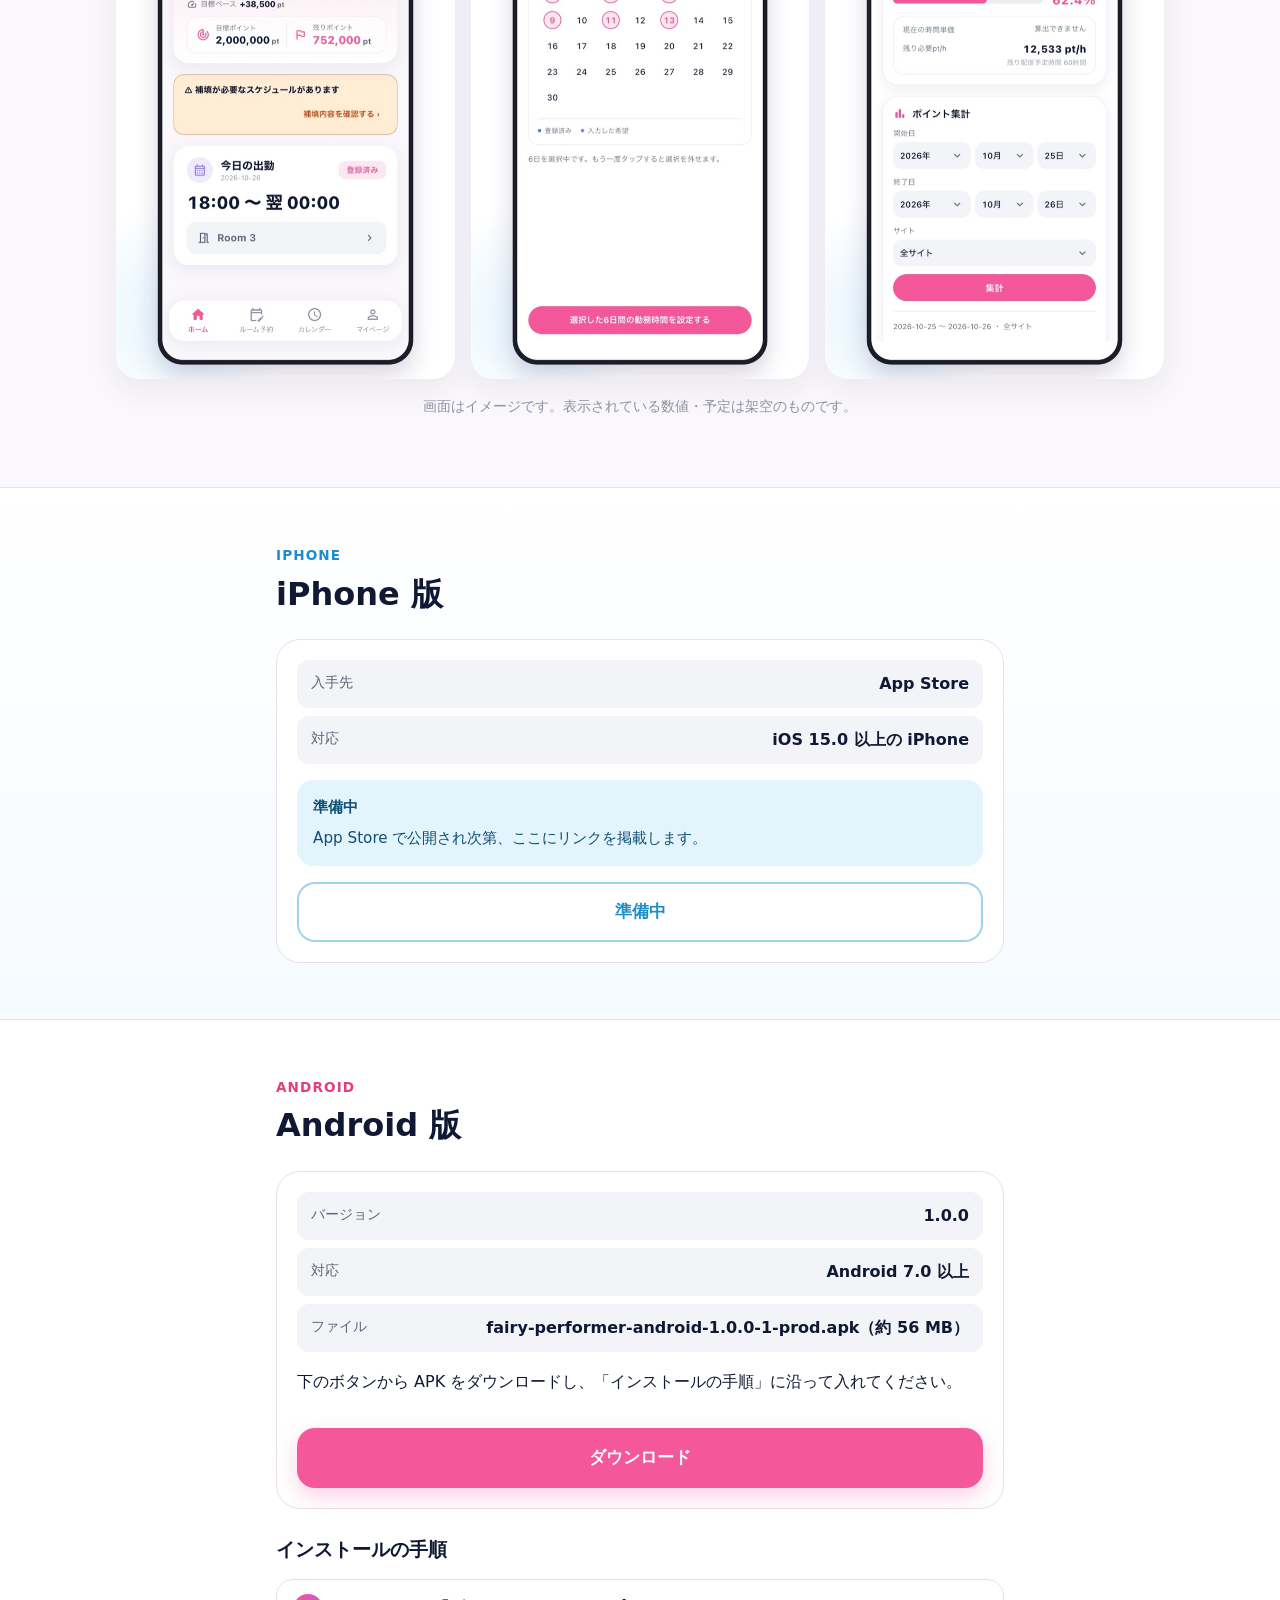
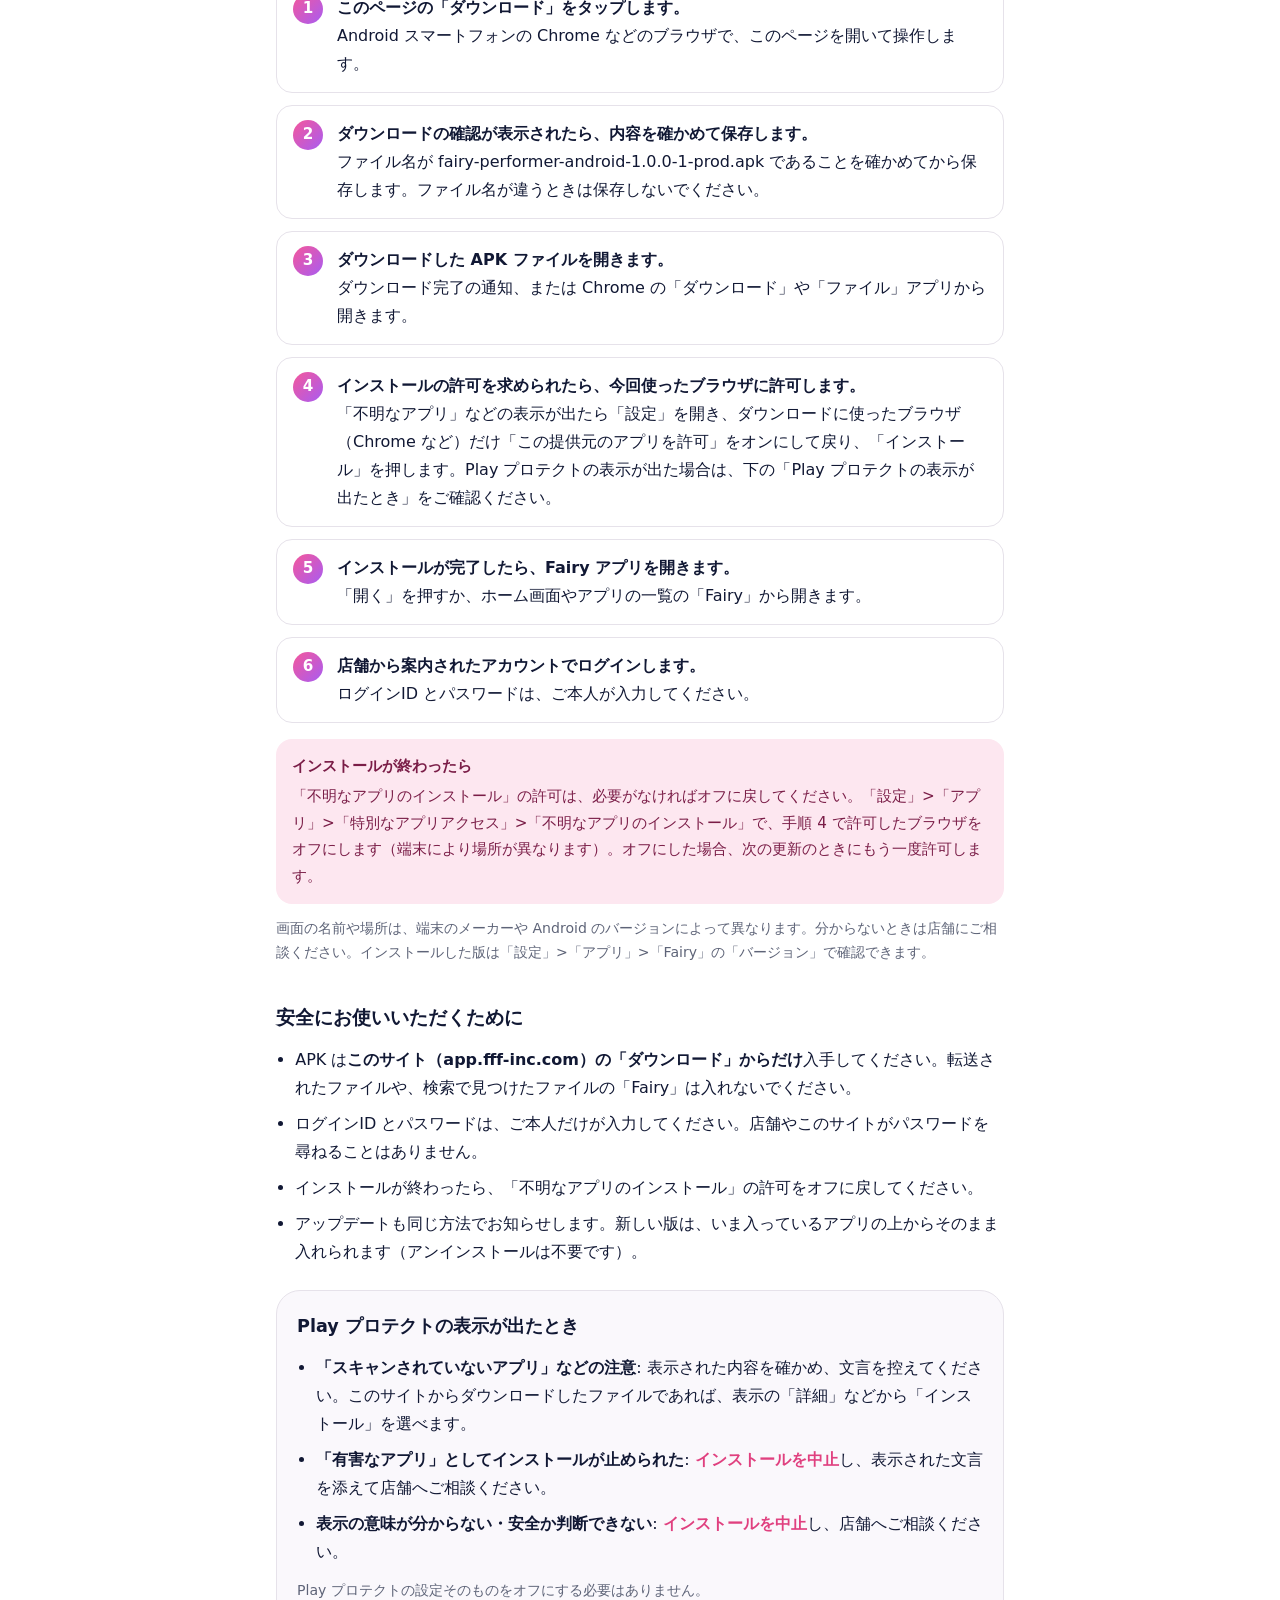
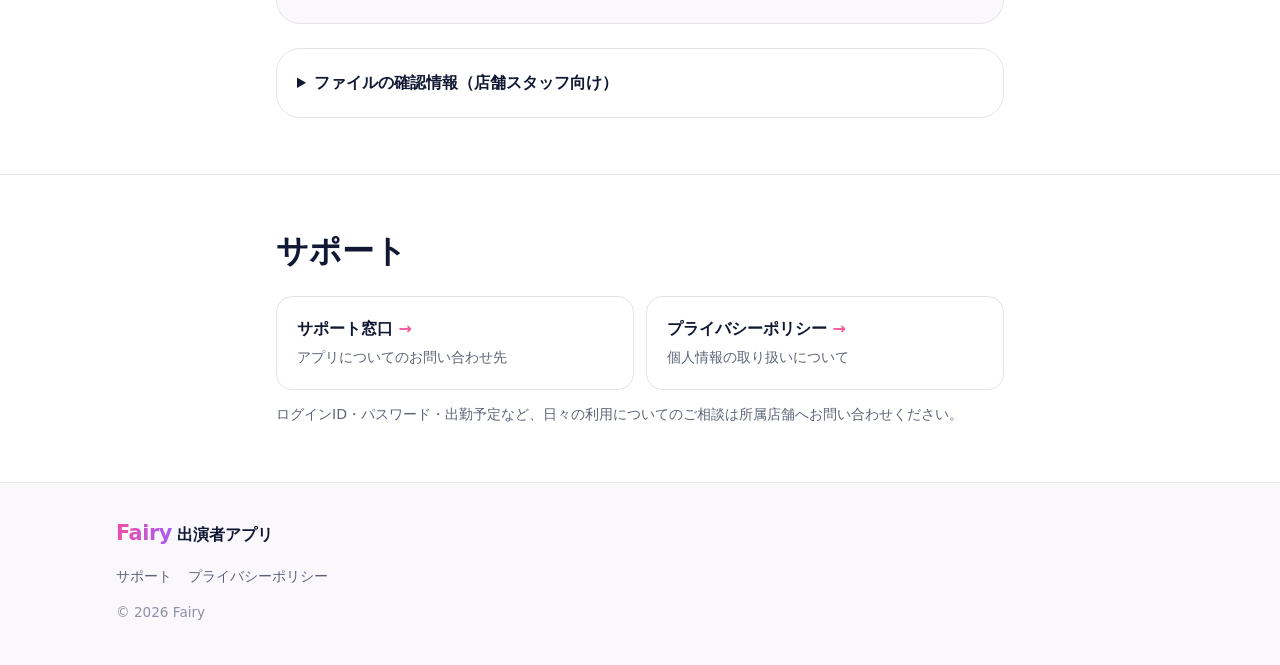
==== commit bf59c1f9: "Show each feature's screenshot under its card on phones On phones the 「アプリでできること」 section now reads " ====
--- a/index.html
+++ b/index.html
@@ -68,34 +68,38 @@
       <div class="container">
         <h2 id="features-title" class="section-title">アプリでできること</h2>
         <ul class="feature-grid">
-          <li class="feature-card">
-            <span class="feature-icon tone-pink" aria-hidden="true">
-              <svg viewBox="0 0 24 24"><path d="M12 3l9 8h-3v9h-5v-6h-2v6H6v-9H3z"/></svg>
-            </span>
-            <h3>ホーム</h3>
-            <p>今月のポイント、目標とのペース、今日や次回の出勤と Room をひと目で確認できます。</p>
-          </li>
-          <li class="feature-card">
-            <span class="feature-icon tone-blue" aria-hidden="true">
-              <svg viewBox="0 0 24 24"><path d="M7 2v2H5a2 2 0 0 0-2 2v13a2 2 0 0 0 2 2h14a2 2 0 0 0 2-2V6a2 2 0 0 0-2-2h-2V2h-2v2H9V2zm-2 7h14v10H5zm2 2v2h2v-2zm4 0v2h2v-2zm4 0v2h2v-2z"/></svg>
-            </span>
-            <h3>ルーム予約・出勤予定</h3>
-            <p>出勤したい日時を登録できます。登録した予定はカレンダーで確認し、前日まで変更・取り消しができます。</p>
-          </li>
-          <li class="feature-card">
-            <span class="feature-icon tone-lavender" aria-hidden="true">
-              <svg viewBox="0 0 24 24"><path d="M4 20V10h3v10zm6.5 0V4h3v16zM17 20v-7h3v7z"/></svg>
-            </span>
-            <h3>実績</h3>
-            <p>今月の実績と、期間・サイトを選んだポイントの集計と内訳を確認できます。</p>
+          <li class="feature-item">
+            <div class="feature-card">
+              <span class="feature-icon tone-pink" aria-hidden="true">
+                <svg viewBox="0 0 24 24"><path d="M12 3l9 8h-3v9h-5v-6h-2v6H6v-9H3z"/></svg>
+              </span>
+              <h3>ホーム</h3>
+              <p>今月のポイント、目標とのペース、今日や次回の出勤と Room をひと目で確認できます。</p>
+            </div>
+            <img class="feature-shot" src="assets/img/screen-01-home.jpg" alt="ホームの画面: 今月のポイントと今日の出勤" width="640" height="1391" loading="lazy">
+          </li>
+          <li class="feature-item">
+            <div class="feature-card">
+              <span class="feature-icon tone-blue" aria-hidden="true">
+                <svg viewBox="0 0 24 24"><path d="M7 2v2H5a2 2 0 0 0-2 2v13a2 2 0 0 0 2 2h14a2 2 0 0 0 2-2V6a2 2 0 0 0-2-2h-2V2h-2v2H9V2zm-2 7h14v10H5zm2 2v2h2v-2zm4 0v2h2v-2zm4 0v2h2v-2z"/></svg>
+              </span>
+              <h3>ルーム予約・出勤予定</h3>
+              <p>出勤したい日時を登録できます。登録した予定はカレンダーで確認し、前日まで変更・取り消しができます。</p>
+            </div>
+            <img class="feature-shot" src="assets/img/screen-02-schedule.jpg" alt="出勤予定の画面: 翌月の出勤希望のカレンダー" width="640" height="1391" loading="lazy">
+          </li>
+          <li class="feature-item">
+            <div class="feature-card">
+              <span class="feature-icon tone-lavender" aria-hidden="true">
+                <svg viewBox="0 0 24 24"><path d="M4 20V10h3v10zm6.5 0V4h3v16zM17 20v-7h3v7z"/></svg>
+              </span>
+              <h3>実績</h3>
+              <p>今月の実績と、期間・サイトを選んだポイントの集計と内訳を確認できます。</p>
+            </div>
+            <img class="feature-shot" src="assets/img/screen-04-results.jpg" alt="実績の画面: 今月の実績とポイントの集計" width="640" height="1391" loading="lazy">
           </li>
         </ul>
-        <figure class="screens" aria-label="アプリの画面イメージ">
-          <img src="assets/img/screen-01-home.jpg" alt="ホームの画面: 今月のポイントと今日の出勤" width="640" height="1391" loading="lazy">
-          <img src="assets/img/screen-02-schedule.jpg" alt="出勤予定の画面: 翌月の出勤希望のカレンダー" width="640" height="1391" loading="lazy">
-          <img src="assets/img/screen-03-calendar.jpg" alt="カレンダーの画面: 登録済みの出勤予定" width="640" height="1391" loading="lazy">
-          <figcaption>画面はイメージです。表示されている数値・予定は架空のものです。</figcaption>
-        </figure>
+        <p class="screens-note">画面はイメージです。表示されている数値・予定は架空のものです。</p>
       </div>
     </section>
 
--- a/assets/css/site.css
+++ b/assets/css/site.css
@@ -189,8 +189,14 @@
 .sub-title { margin: 36px 0 12px; font-size: 1.2rem; }
 
 .features { background: var(--canvas); }
-.feature-grid { list-style: none; margin: 0; padding: 0; display: grid; gap: 16px; }
-@media (min-width: 760px) { .feature-grid { grid-template-columns: repeat(3, 1fr); } }
+/* Phones: each card is followed by its screenshot. From 760px: cards on one row,
+   screenshots on the next (each item spans both rows through a subgrid). */
+.feature-grid { list-style: none; margin: 0; padding: 0; display: grid; gap: 40px; }
+.feature-item { display: grid; gap: 16px; }
+@media (min-width: 760px) {
+  .feature-grid { grid-template-columns: repeat(3, 1fr); grid-template-rows: auto auto; column-gap: 16px; row-gap: 36px; }
+  .feature-item { grid-row: span 2; grid-template-rows: subgrid; row-gap: 36px; }
+}
 .feature-card { background: var(--surface); border-radius: var(--radius-card); padding: 24px; box-shadow: var(--shadow); }
 .feature-card h3 { margin: 12px 0 6px; font-size: 1.1rem; }
 .feature-card p { margin: 0; color: var(--text-muted); font-size: 0.95rem; }
@@ -200,17 +206,12 @@
 .tone-blue { background: var(--blue-soft); fill: var(--blue); }
 .tone-lavender { background: var(--lavender-soft); fill: var(--lavender); }
 
-.screens {
-  margin: 32px 0 0; display: grid; gap: 16px; grid-auto-flow: column;
-  grid-auto-columns: minmax(200px, 62%); overflow-x: auto; padding: 4px 4px 12px;
-  scroll-snap-type: x mandatory; -webkit-overflow-scrolling: touch;
-}
-.screens img { border-radius: 22px; box-shadow: var(--shadow); scroll-snap-align: center; background: var(--surface); }
-.screens figcaption { grid-column: 1 / -1; grid-row: 2; color: var(--text-faint); font-size: 0.85rem; text-align: center; }
-@media (min-width: 760px) {
-  .screens { grid-auto-flow: row; grid-template-columns: repeat(3, 1fr); overflow: visible; }
-  .screens figcaption { grid-row: auto; }
-}
+.feature-shot {
+  display: block; width: 100%; max-width: 320px; height: auto; margin: 0 auto; align-self: start;
+  border-radius: 22px; box-shadow: var(--shadow); background: var(--surface);
+}
+@media (min-width: 760px) { .feature-shot { max-width: none; } }
+.screens-note { margin: 16px 0 12px; color: var(--text-faint); font-size: 0.85rem; text-align: center; }
 
 .card { background: var(--surface); border: 1px solid var(--divider); border-radius: var(--radius-card); padding: 20px; }
 .card + .card, .card + .sub-title { margin-top: 24px; }
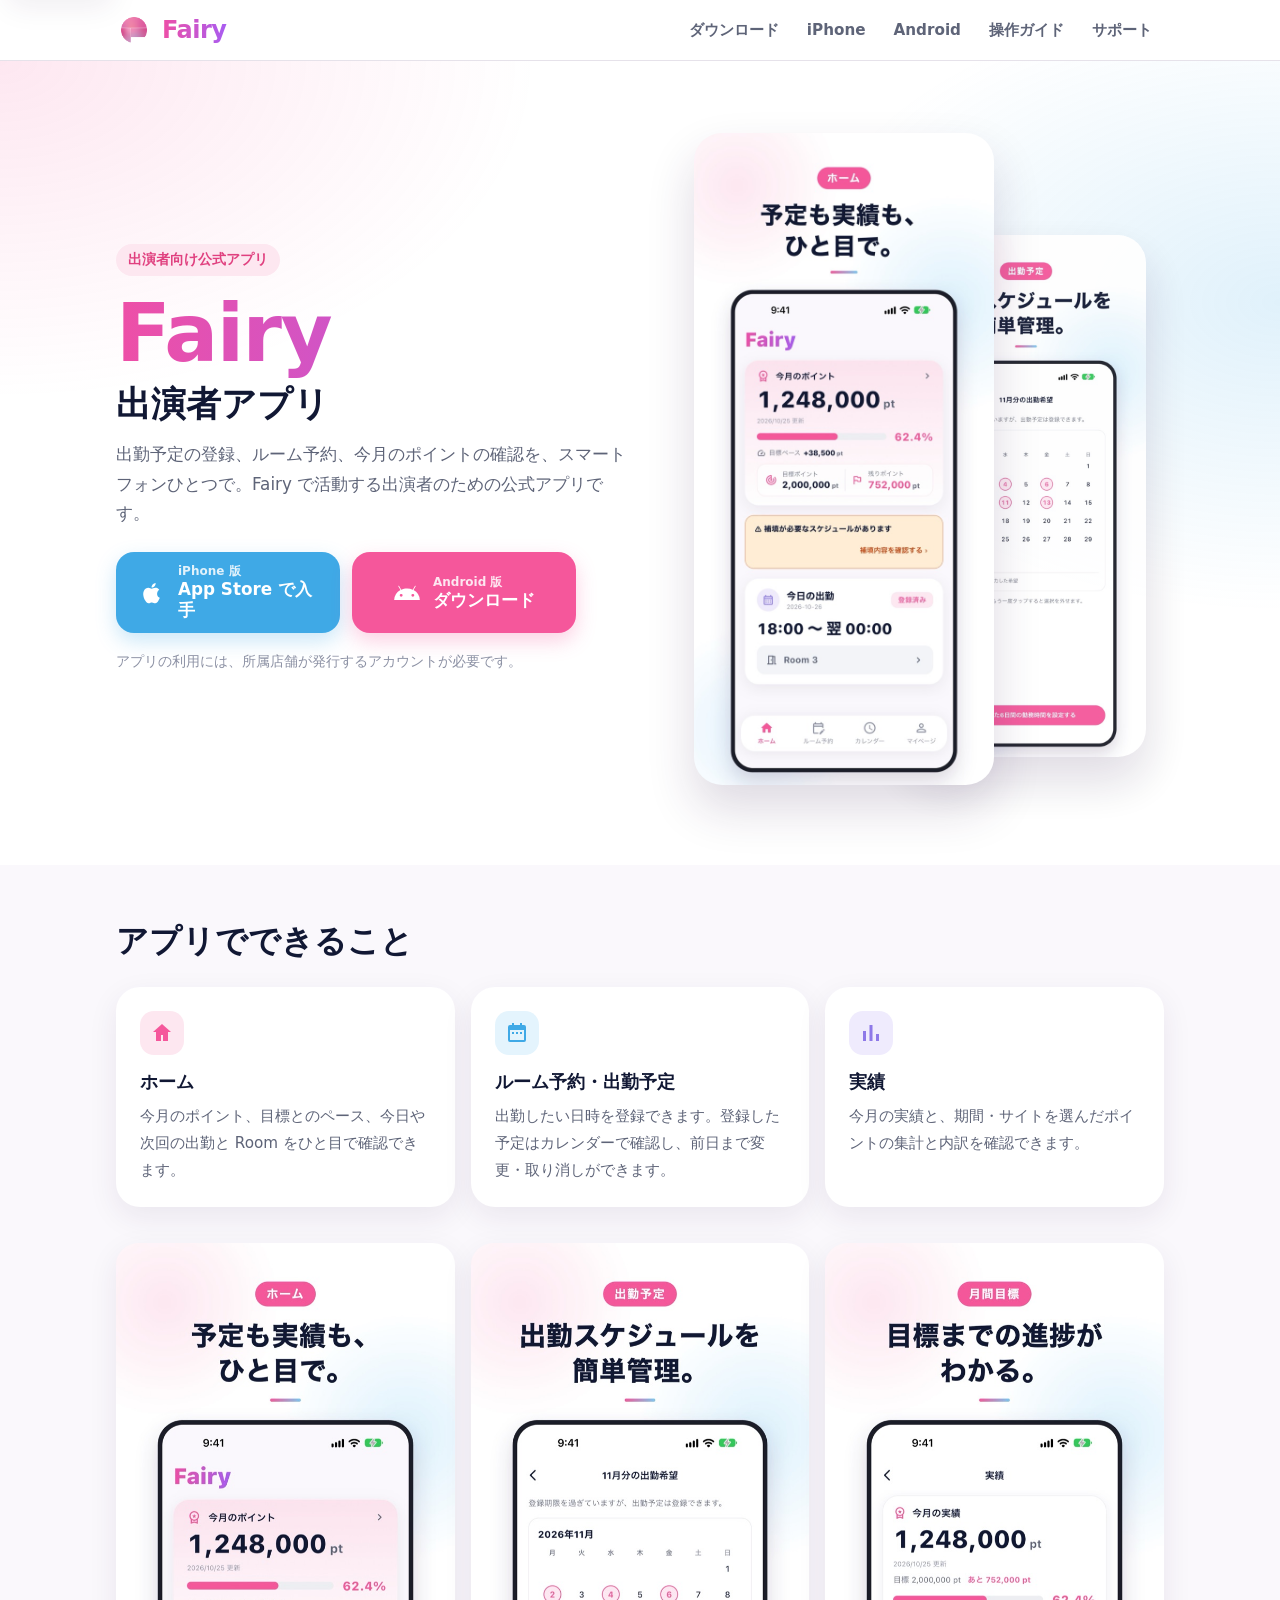
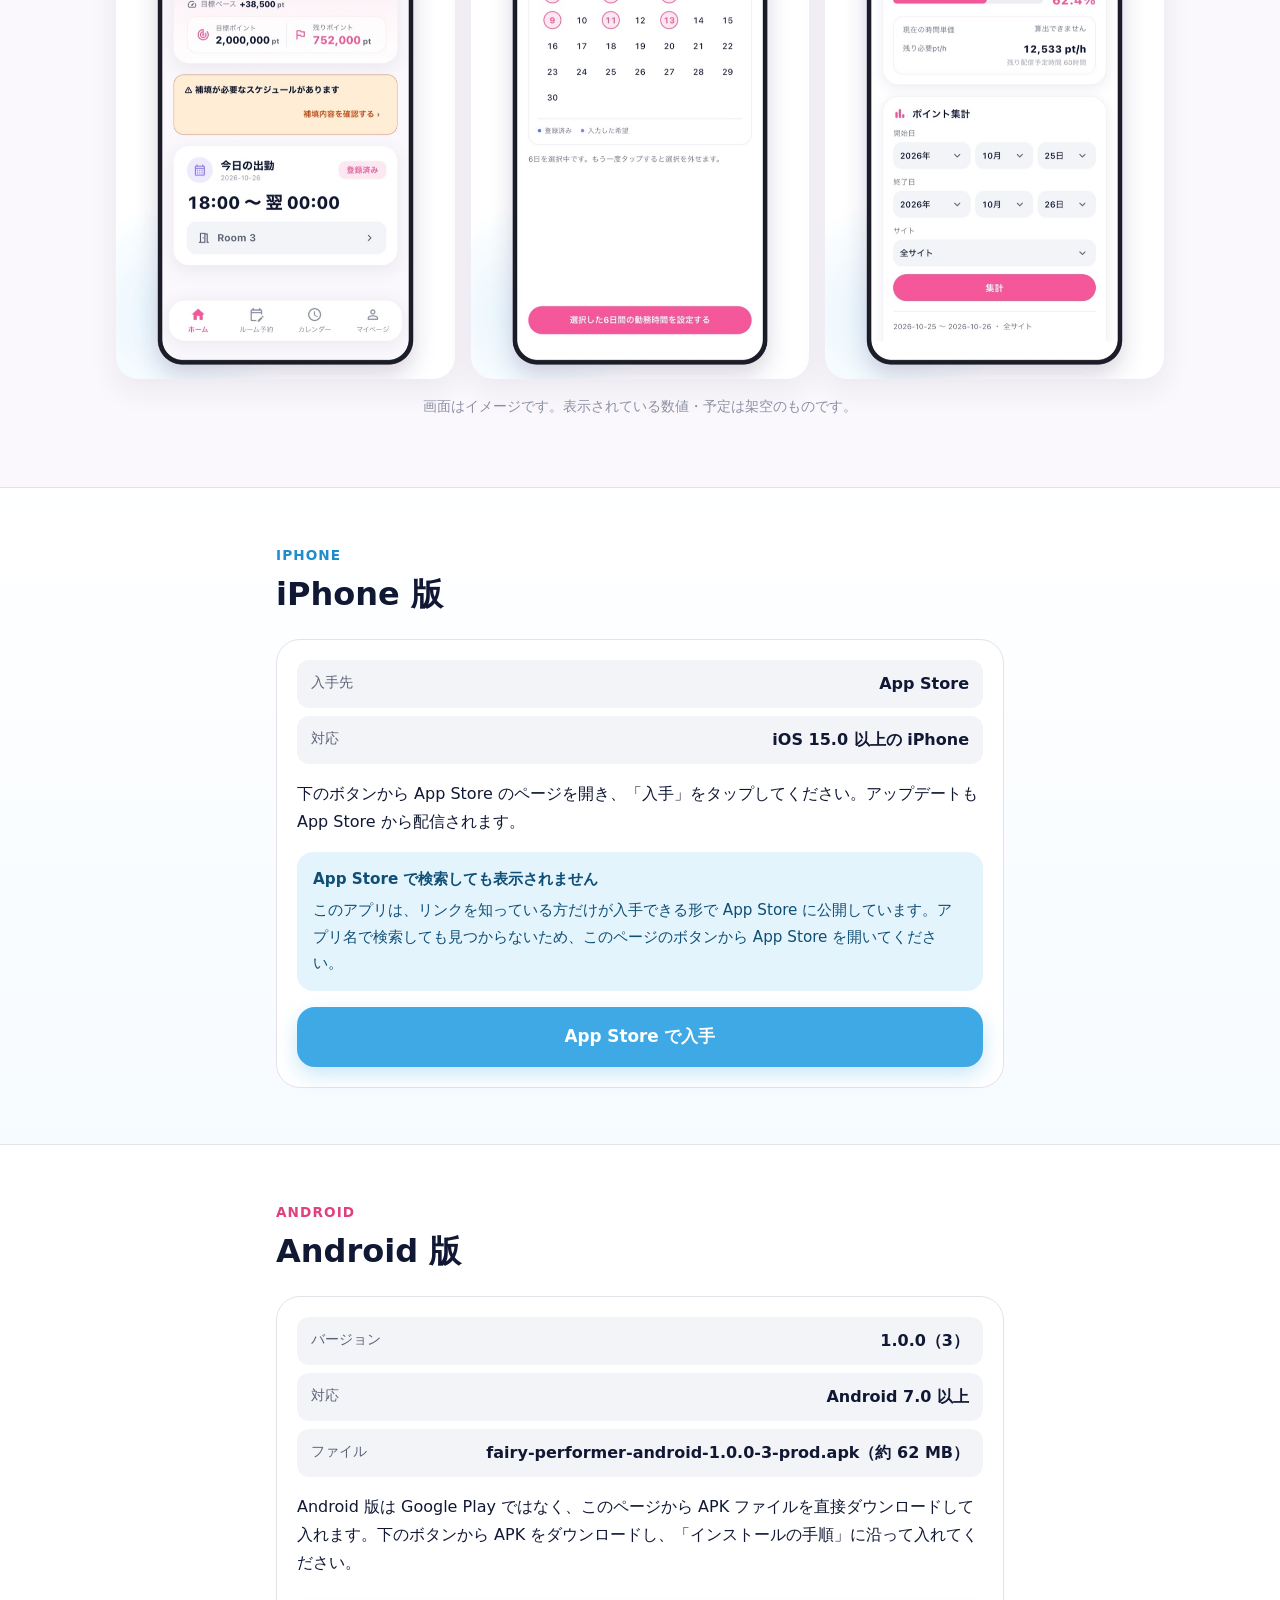
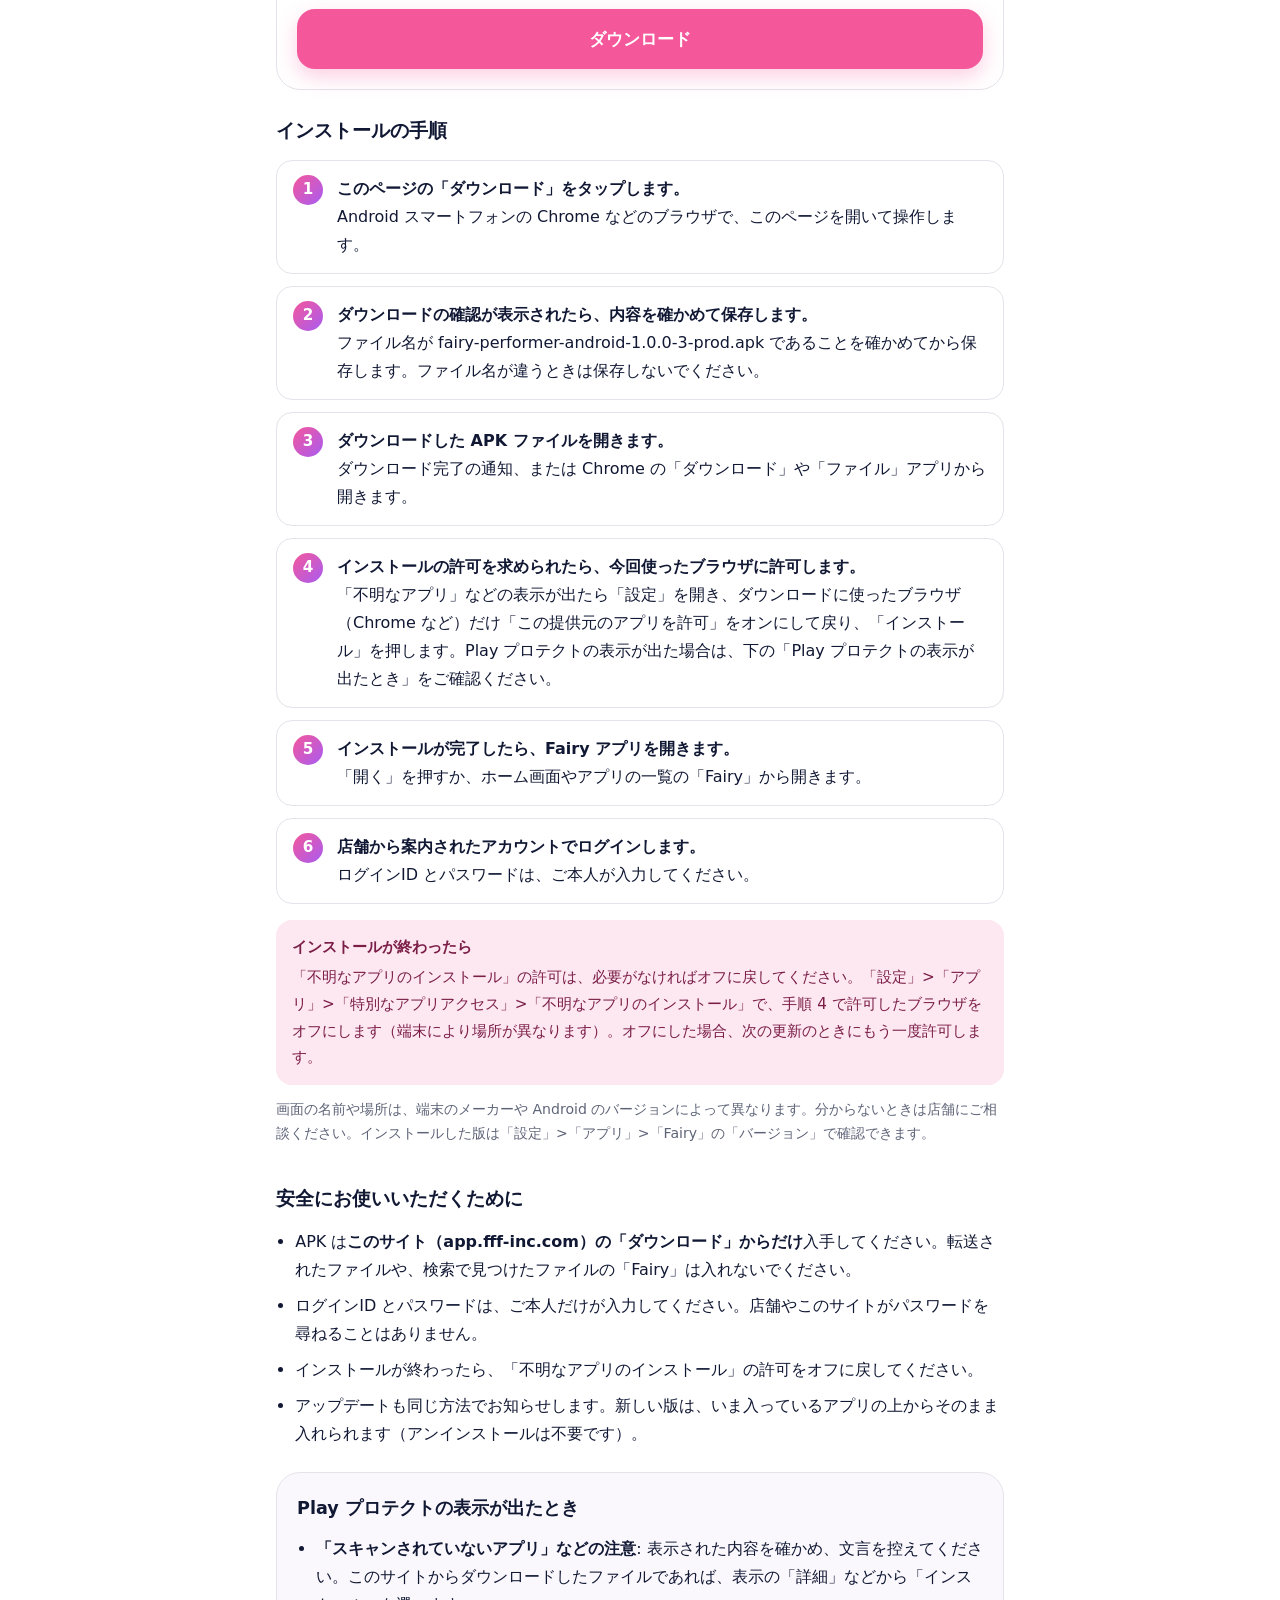
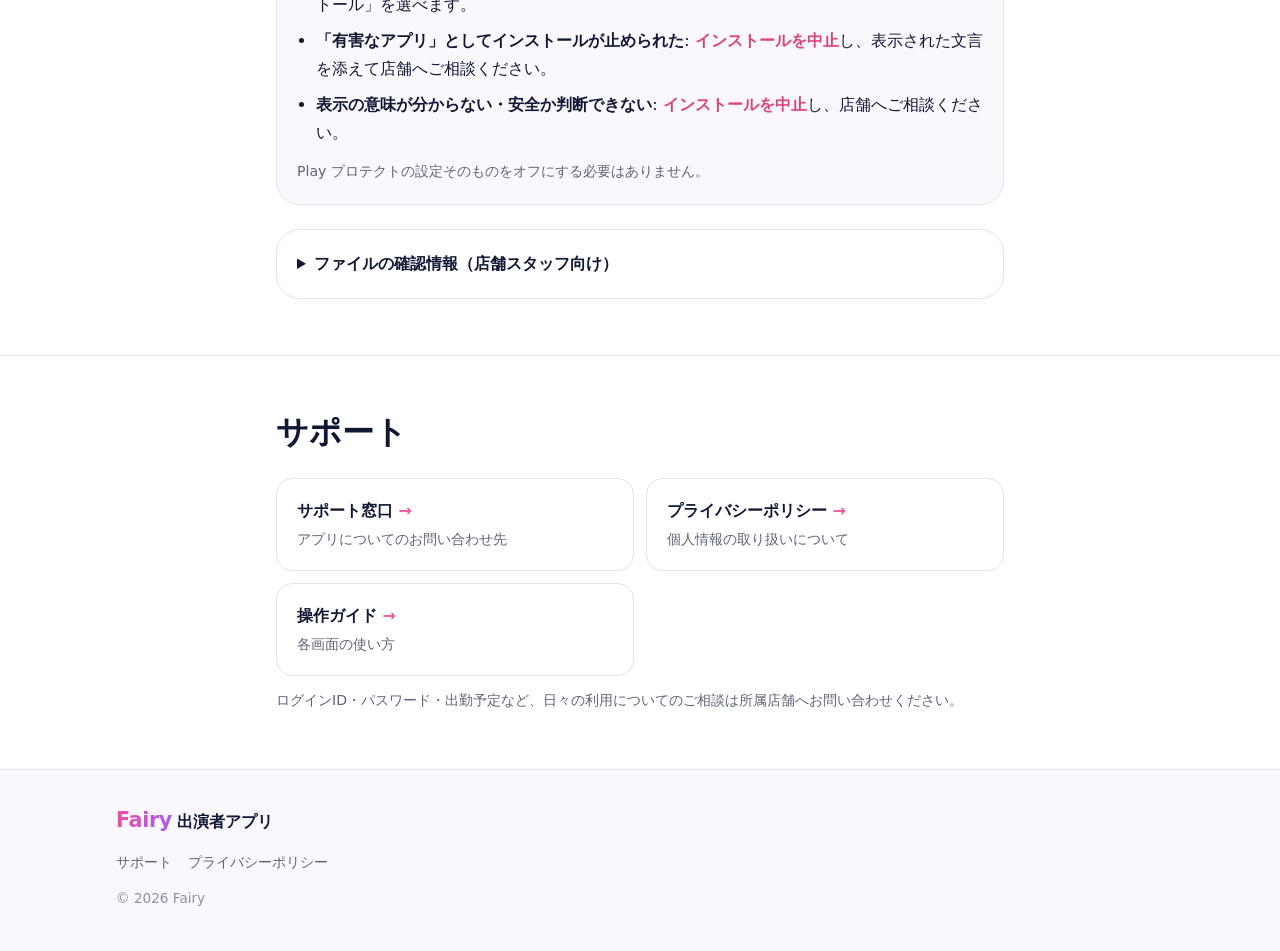
==== commit b10c9424: "Release iOS App Store and Android Build 3 download links iPhone: set appStoreUrl to the published Ap" ====
--- a/index.html
+++ b/index.html
@@ -45,13 +45,13 @@
           <h1 id="hero-title"><span class="logo-text">Fairy</span><span class="hero-sub">出演者アプリ</span></h1>
           <p class="lead">出勤予定の登録、ルーム予約、今月のポイントの確認を、スマートフォンひとつで。Fairy で活動する出演者のための公式アプリです。</p>
           <div class="store-buttons">
-            <a class="btn btn-ios is-pending" href="#ios" data-download="ios" data-pending-target="#ios">
+            <a class="btn btn-ios" href="https://apps.apple.com/jp/app/fairy-performer/id6826759700" rel="noopener" data-download="ios" data-pending-target="#ios">
               <svg class="btn-icon" viewBox="0 0 24 24" aria-hidden="true"><path d="M16.37 12.6c-.02-2.2 1.8-3.26 1.88-3.31-1.03-1.5-2.62-1.7-3.19-1.73-1.36-.14-2.65.8-3.34.8-.69 0-1.75-.78-2.88-.76-1.48.02-2.85.86-3.61 2.19-1.54 2.67-.39 6.62 1.11 8.79.73 1.06 1.6 2.25 2.75 2.2 1.1-.04 1.52-.71 2.85-.71s1.7.71 2.87.69c1.19-.02 1.94-1.08 2.66-2.14.84-1.23 1.19-2.42 1.2-2.48-.03-.01-2.3-.88-2.32-3.5zM14.2 6.13c.6-.74 1.02-1.76.91-2.78-.88.04-1.94.59-2.57 1.32-.56.65-1.06 1.7-.93 2.7.98.08 1.98-.5 2.59-1.24z"/></svg>
-              <span class="btn-text"><small>iPhone 版</small><span data-label>準備中</span></span>
-            </a>
-            <a class="btn btn-android is-pending" href="#android" data-download="android" data-pending-target="#android">
+              <span class="btn-text"><small>iPhone 版</small><span data-label>App Store で入手</span></span>
+            </a>
+            <a class="btn btn-android" href="https://pub-53153ea32fca4383811f43275f914355.r2.dev/fairy-performer-android-1.0.0-3-prod.apk" rel="noopener" data-download="android" data-pending-target="#android">
               <svg class="btn-icon" viewBox="0 0 24 24" aria-hidden="true"><path d="M17.6 9.48l1.84-3.18a.38.38 0 0 0-.66-.38l-1.86 3.22A11.3 11.3 0 0 0 12 8.1c-1.78 0-3.46.4-4.92 1.04L5.22 5.92a.38.38 0 0 0-.66.38L6.4 9.48A10.4 10.4 0 0 0 1 18h22a10.4 10.4 0 0 0-5.4-8.52zM7 15.25a1.25 1.25 0 1 1 0-2.5 1.25 1.25 0 0 1 0 2.5zm10 0a1.25 1.25 0 1 1 0-2.5 1.25 1.25 0 0 1 0 2.5z"/></svg>
-              <span class="btn-text"><small>Android 版</small><span data-label>準備中</span></span>
+              <span class="btn-text"><small>Android 版</small><span data-label>ダウンロード</span></span>
             </a>
           </div>
           <p class="hero-note">アプリの利用には、所属店舗が発行するアカウントが必要です。</p>
@@ -113,13 +113,17 @@
             <div><dt>入手先</dt><dd>App Store</dd></div>
             <div><dt>対応</dt><dd>iOS <span data-ios="minIOS">15.0</span> 以上の iPhone</dd></div>
           </dl>
-          <div class="notice notice-blue" data-state="ios-pending">
+          <div class="notice notice-blue" data-state="ios-pending" hidden>
             <p class="notice-title">準備中</p>
             <p>App Store で公開され次第、ここにリンクを掲載します。</p>
           </div>
-          <p data-state="ios-ready" hidden>App Store から入手してください。アップデートも App Store から自動で届きます。</p>
-          <a class="btn btn-ios btn-block is-pending" href="#ios" data-download="ios" data-pending-target="#ios">
-            <span class="btn-text"><span data-label>準備中</span></span>
+          <p data-state="ios-ready">下のボタンから App Store のページを開き、「入手」をタップしてください。アップデートも App Store から配信されます。</p>
+          <div class="notice notice-blue" data-state="ios-ready">
+            <p class="notice-title">App Store で検索しても表示されません</p>
+            <p>このアプリは、リンクを知っている方だけが入手できる形で App Store に公開しています。アプリ名で検索しても見つからないため、このページのボタンから App Store を開いてください。</p>
+          </div>
+          <a class="btn btn-ios btn-block" href="https://apps.apple.com/jp/app/fairy-performer/id6826759700" rel="noopener" data-download="ios" data-pending-target="#ios">
+            <span class="btn-text"><span data-label>App Store で入手</span></span>
           </a>
         </div>
       </div>
@@ -133,26 +137,26 @@
 
         <div class="card release-card">
           <dl class="release-facts">
-            <div><dt>バージョン</dt><dd><span data-android="versionName">1.0.0</span></dd></div>
+            <div><dt>バージョン</dt><dd><span data-android="versionName">1.0.0</span>（<span data-android="versionCode">3</span>）</dd></div>
             <div><dt>対応</dt><dd>Android <span data-android="minAndroid">7.0</span> 以上</dd></div>
-            <div><dt>ファイル</dt><dd><span data-android="fileName">fairy-performer-android-1.0.0-1-prod.apk</span>（<span data-android="fileSize">約 56 MB</span>）</dd></div>
+            <div><dt>ファイル</dt><dd><span data-android="fileName">fairy-performer-android-1.0.0-3-prod.apk</span>（<span data-android="fileSize">約 62 MB</span>）</dd></div>
           </dl>
 
-          <div class="notice notice-info" data-state="android-pending">
-            <p class="notice-title">配布方法を準備しています</p>
-            <p>Android 版は Google Play ではなく、所属店舗から APK ファイルでお渡しします。入手の方法は店舗からご案内しますので、それまでお待ちください。</p>
-          </div>
-          <p data-state="android-ready" hidden>下のボタンから APK をダウンロードし、「インストールの手順」に沿って入れてください。</p>
-
-          <a class="btn btn-android btn-block is-pending" href="#android-install" data-download="android" data-pending-target="#android-install">
-            <span class="btn-text"><span data-label>準備中</span></span>
+          <div class="notice notice-info" data-state="android-pending" hidden>
+            <p class="notice-title">準備中</p>
+            <p>Android 版のダウンロードは準備中です。公開され次第、このページでお知らせします。</p>
+          </div>
+          <p data-state="android-ready">Android 版は Google Play ではなく、このページから APK ファイルを直接ダウンロードして入れます。下のボタンから APK をダウンロードし、「インストールの手順」に沿って入れてください。</p>
+
+          <a class="btn btn-android btn-block" href="https://pub-53153ea32fca4383811f43275f914355.r2.dev/fairy-performer-android-1.0.0-3-prod.apk" rel="noopener" data-download="android" data-pending-target="#android-install">
+            <span class="btn-text"><span data-label>ダウンロード</span></span>
           </a>
         </div>
 
         <h3 class="sub-title" id="android-install">インストールの手順</h3>
         <ol class="steps">
           <li><strong>このページの「ダウンロード」をタップします。</strong>Android スマートフォンの Chrome などのブラウザで、このページを開いて操作します。</li>
-          <li><strong>ダウンロードの確認が表示されたら、内容を確かめて保存します。</strong>ファイル名が <span data-android="fileName">fairy-performer-android-1.0.0-1-prod.apk</span> であることを確かめてから保存します。ファイル名が違うときは保存しないでください。</li>
+          <li><strong>ダウンロードの確認が表示されたら、内容を確かめて保存します。</strong>ファイル名が <span data-android="fileName">fairy-performer-android-1.0.0-3-prod.apk</span> であることを確かめてから保存します。ファイル名が違うときは保存しないでください。</li>
           <li><strong>ダウンロードした APK ファイルを開きます。</strong>ダウンロード完了の通知、または Chrome の「ダウンロード」や「ファイル」アプリから開きます。</li>
           <li><strong>インストールの許可を求められたら、今回使ったブラウザに許可します。</strong>「不明なアプリ」などの表示が出たら「設定」を開き、ダウンロードに使ったブラウザ（Chrome など）だけ「この提供元のアプリを許可」をオンにして戻り、「インストール」を押します。Play プロテクトの表示が出た場合は、下の「Play プロテクトの表示が出たとき」をご確認ください。</li>
           <li><strong>インストールが完了したら、Fairy アプリを開きます。</strong>「開く」を押すか、ホーム画面やアプリの一覧の「Fairy」から開きます。</li>
@@ -188,7 +192,7 @@
           <dl class="hash-list">
             <div>
               <dt>APK の SHA-256</dt>
-              <dd><code id="apk-sha" data-android="apkSha256">295cd1115b033e2d840cb688d4db354c96c5350be0c5a7acd4d4472c622e14eb</code>
+              <dd><code id="apk-sha" data-android="apkSha256">14cfa0a0386cef1e3eeb06268c288d81b0b366a498d26bccb931bcae6006b38d</code>
                 <button class="copy-btn" type="button" data-copy="#apk-sha">コピー</button></dd>
             </div>
             <div>
@@ -197,8 +201,12 @@
                 <button class="copy-btn" type="button" data-copy="#cert-sha">コピー</button></dd>
             </div>
             <div>
+              <dt>ファイルサイズ</dt>
+              <dd><span data-android="fileBytes">62,438,292 bytes</span></dd>
+            </div>
+            <div>
               <dt>バージョン</dt>
-              <dd><span><span data-android="versionName">1.0.0</span>（<span data-android="versionCode">1</span>）・パッケージ名 com.fffinc.fairy</span></dd>
+              <dd><span><span data-android="versionName">1.0.0</span>（<span data-android="versionCode">3</span>）・パッケージ名 com.fffinc.fairy</span></dd>
             </div>
           </dl>
         </details>
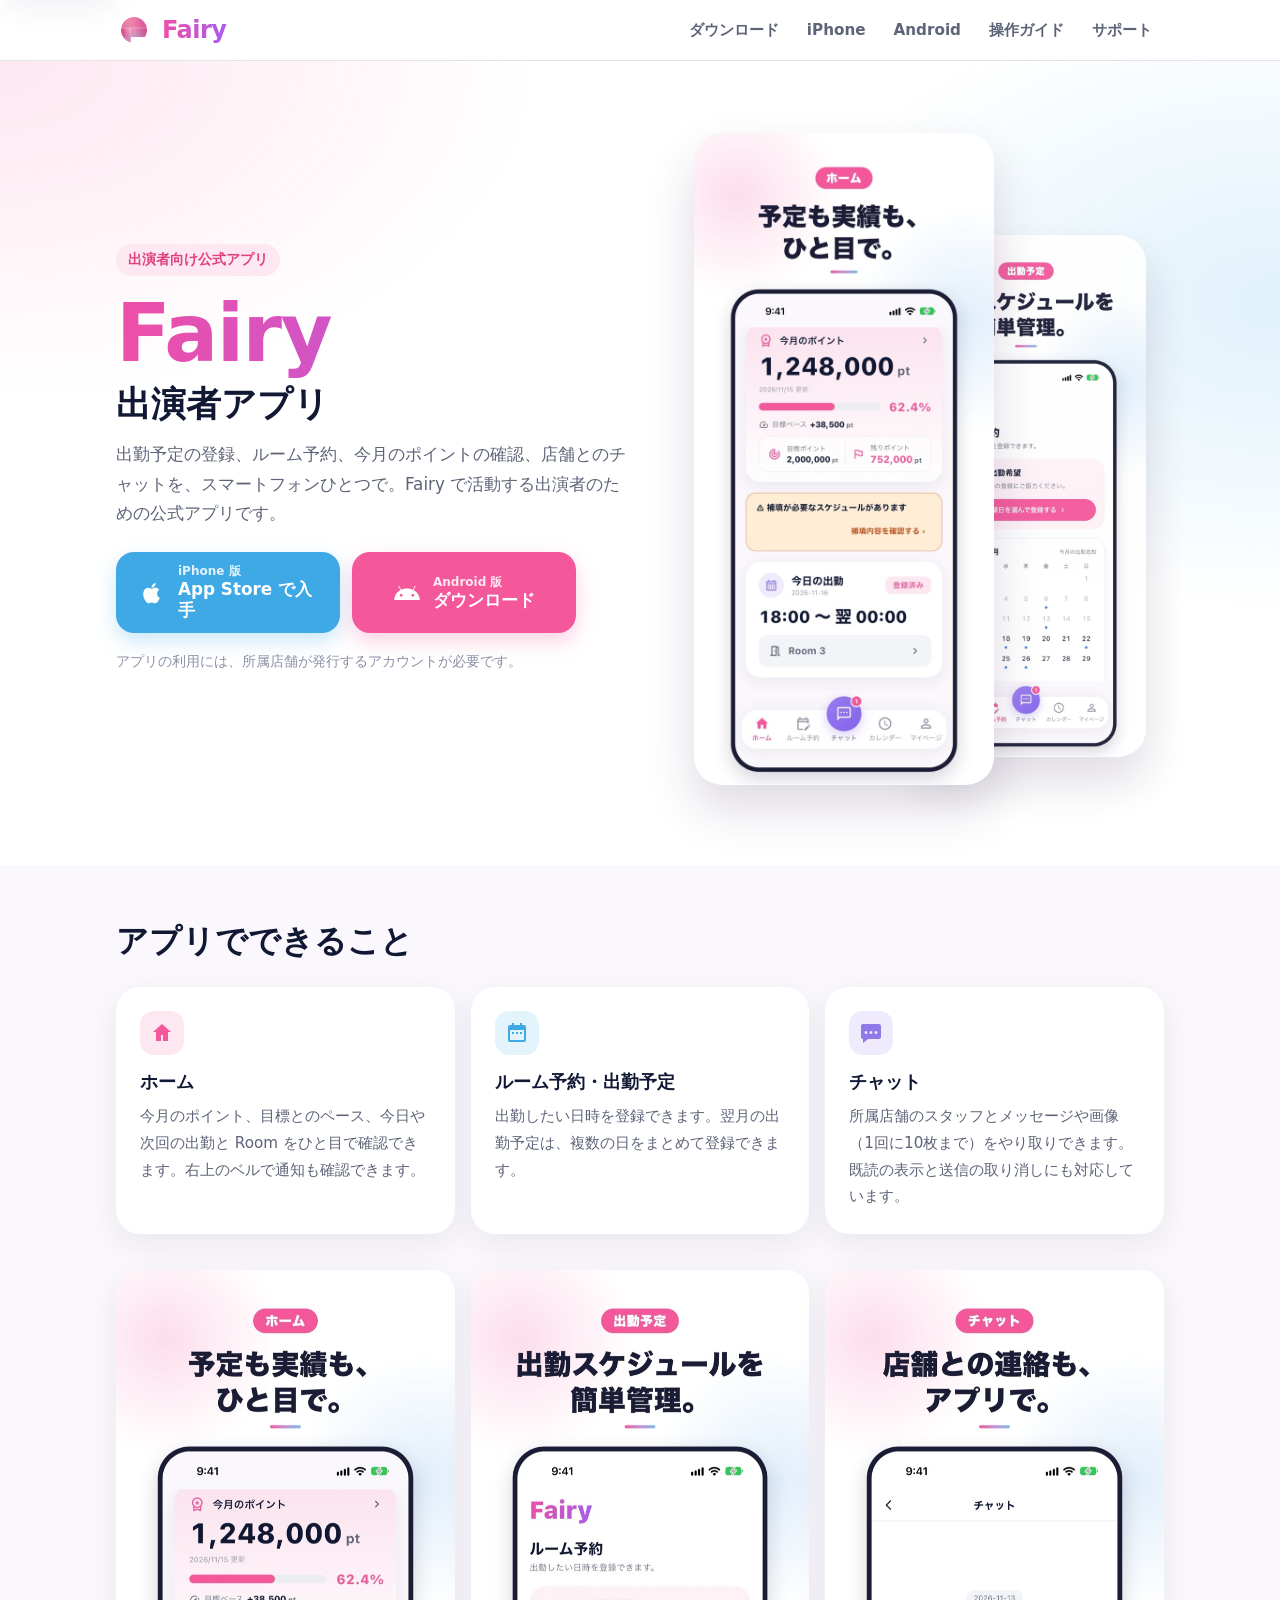
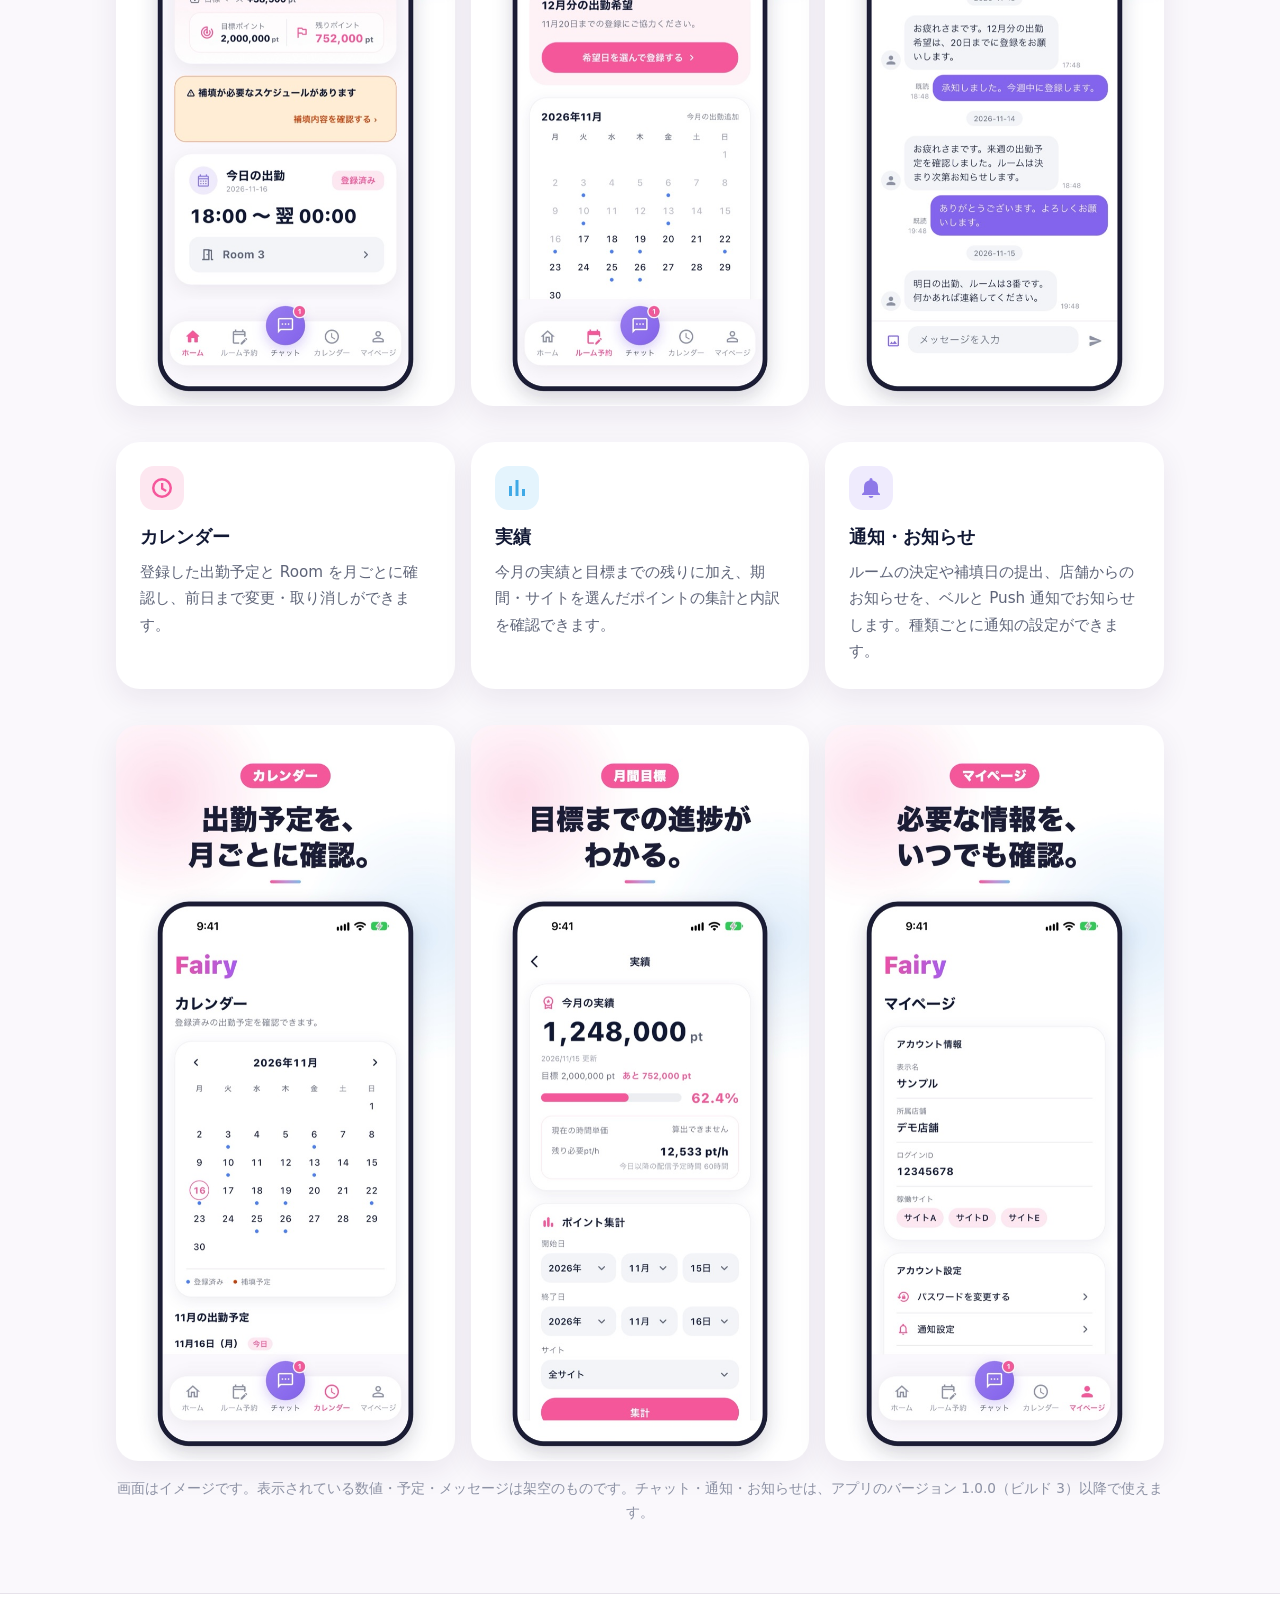
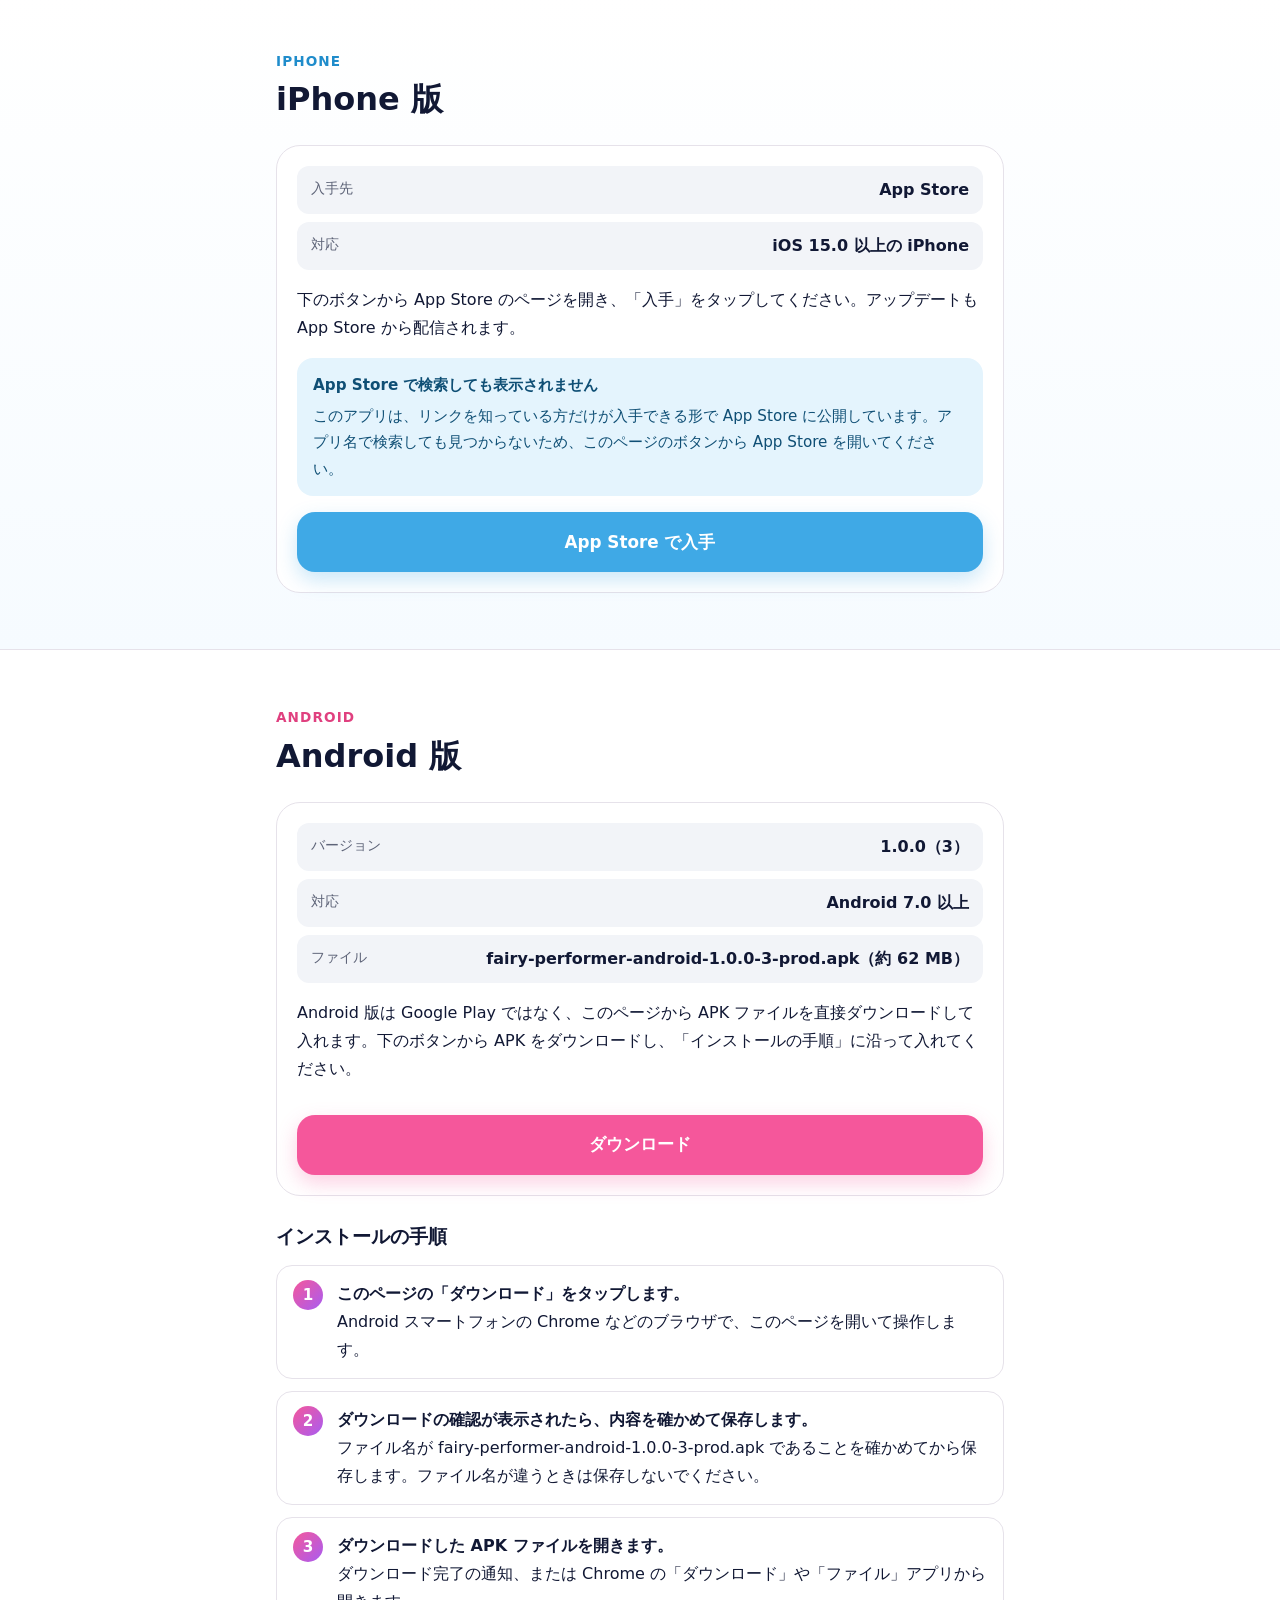
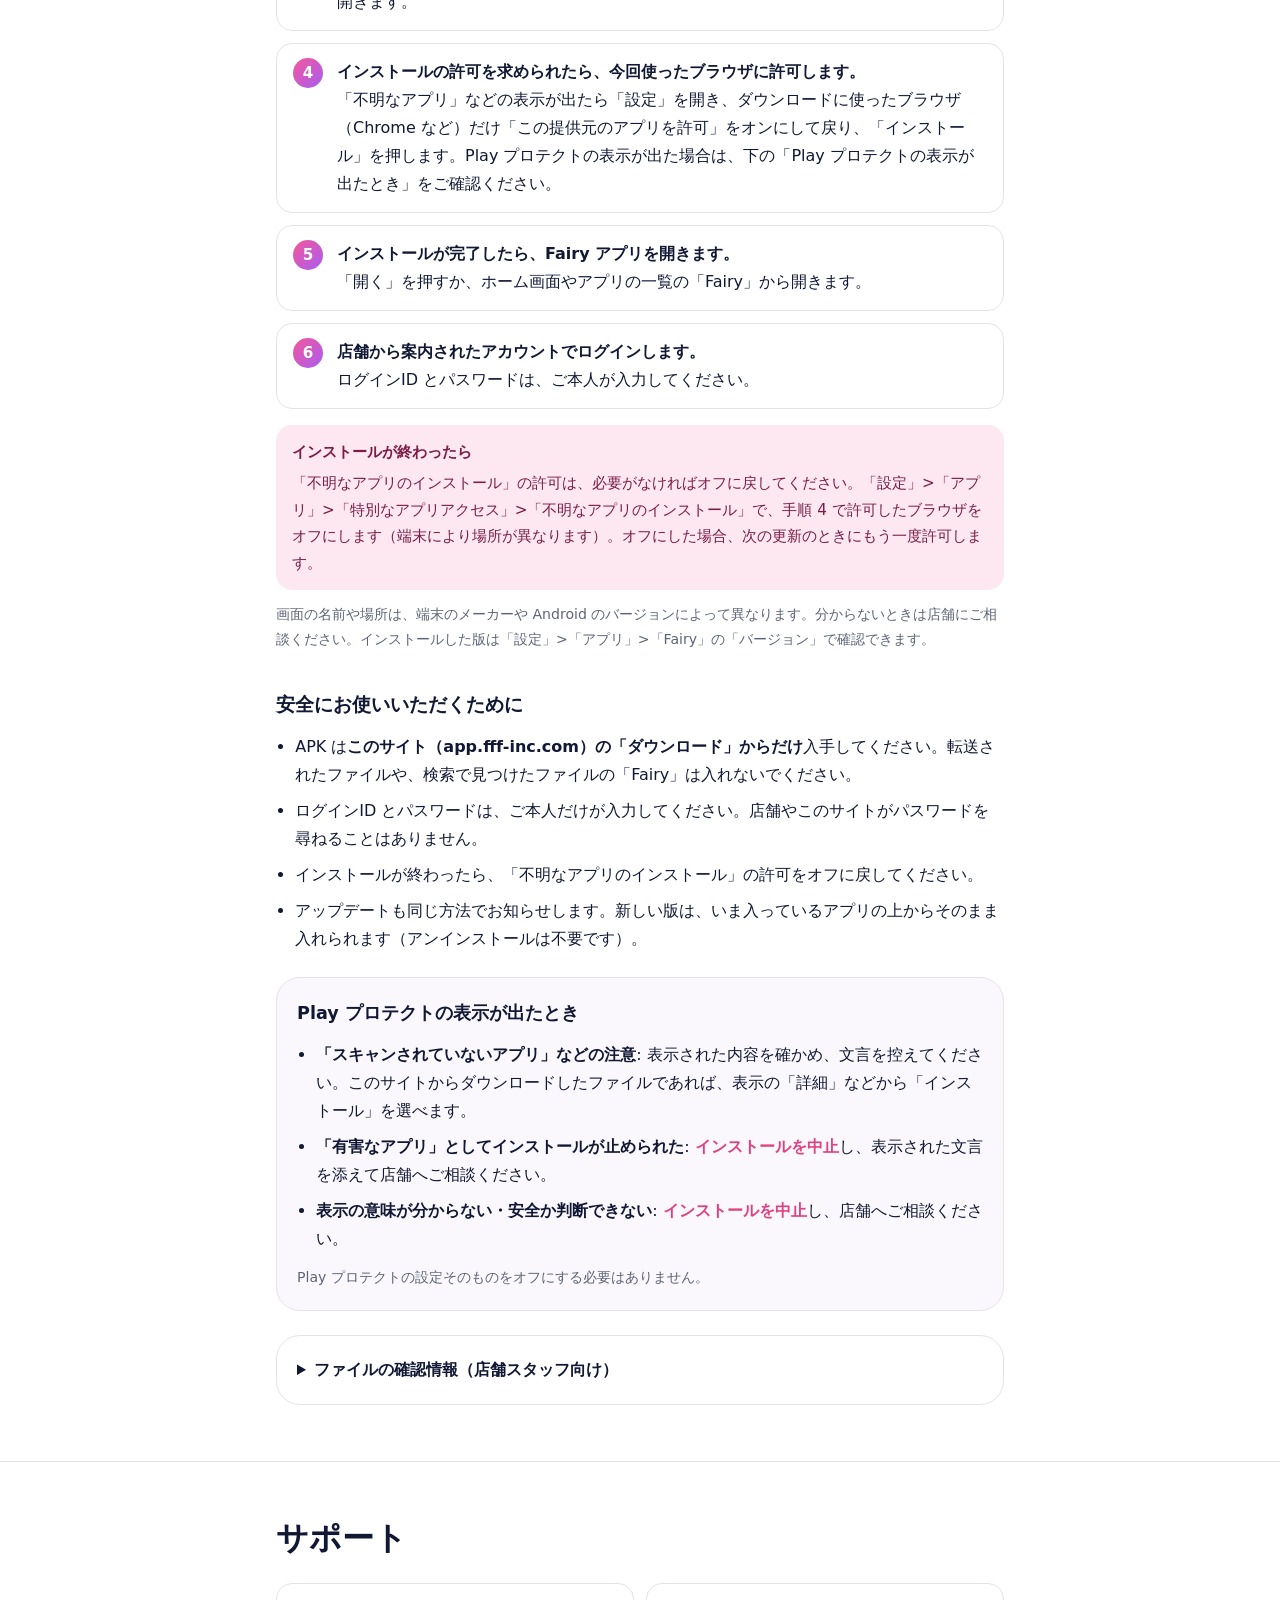
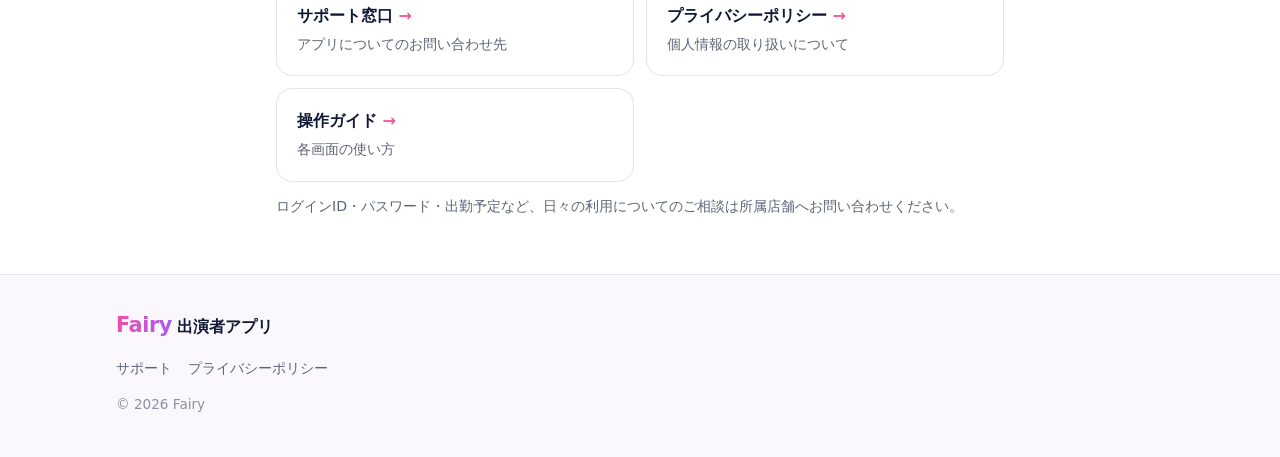
==== commit aa55520c: "Update the operation guide for Build 3 The guide now follows Fairy Performer 1.0.0 (3): five tabs wi" ====
--- a/index.html
+++ b/index.html
@@ -4,7 +4,7 @@
   <meta charset="utf-8">
   <meta name="viewport" content="width=device-width, initial-scale=1">
   <title>Fairy 出演者アプリ</title>
-  <meta name="description" content="Fairy で活動する出演者のための公式アプリ。出勤予定・ルーム予約・ポイントの実績をスマートフォンで確認できます。iOS 版・Android 版のご案内。">
+  <meta name="description" content="Fairy で活動する出演者のための公式アプリ。出勤予定・ルーム予約・ポイントの実績の確認と、店舗とのチャットをスマートフォンで。iOS 版・Android 版のご案内。">
   <meta name="robots" content="noindex">
   <meta name="theme-color" content="#ffffff">
   <meta name="format-detection" content="telephone=no">
@@ -28,7 +28,7 @@
         <a href="#download">ダウンロード</a>
         <a href="#ios">iPhone</a>
         <a href="#android">Android</a>
-        <a href="guide/" data-page="guide" hidden>操作ガイド</a>
+        <a href="guide/" data-page="guide">操作ガイド</a>
         <a href="faq/" data-page="faq" hidden>よくある質問</a>
         <a href="updates/" data-page="updates" hidden>更新情報</a>
         <a href="#support">サポート</a>
@@ -43,7 +43,7 @@
         <div class="hero-copy">
           <p class="eyebrow">出演者向け公式アプリ</p>
           <h1 id="hero-title"><span class="logo-text">Fairy</span><span class="hero-sub">出演者アプリ</span></h1>
-          <p class="lead">出勤予定の登録、ルーム予約、今月のポイントの確認を、スマートフォンひとつで。Fairy で活動する出演者のための公式アプリです。</p>
+          <p class="lead">出勤予定の登録、ルーム予約、今月のポイントの確認、店舗とのチャットを、スマートフォンひとつで。Fairy で活動する出演者のための公式アプリです。</p>
           <div class="store-buttons">
             <a class="btn btn-ios" href="https://apps.apple.com/jp/app/fairy-performer/id6826759700" rel="noopener" data-download="ios" data-pending-target="#ios">
               <svg class="btn-icon" viewBox="0 0 24 24" aria-hidden="true"><path d="M16.37 12.6c-.02-2.2 1.8-3.26 1.88-3.31-1.03-1.5-2.62-1.7-3.19-1.73-1.36-.14-2.65.8-3.34.8-.69 0-1.75-.78-2.88-.76-1.48.02-2.85.86-3.61 2.19-1.54 2.67-.39 6.62 1.11 8.79.73 1.06 1.6 2.25 2.75 2.2 1.1-.04 1.52-.71 2.85-.71s1.7.71 2.87.69c1.19-.02 1.94-1.08 2.66-2.14.84-1.23 1.19-2.42 1.2-2.48-.03-.01-2.3-.88-2.32-3.5zM14.2 6.13c.6-.74 1.02-1.76.91-2.78-.88.04-1.94.59-2.57 1.32-.56.65-1.06 1.7-.93 2.7.98.08 1.98-.5 2.59-1.24z"/></svg>
@@ -74,9 +74,9 @@
                 <svg viewBox="0 0 24 24"><path d="M12 3l9 8h-3v9h-5v-6h-2v6H6v-9H3z"/></svg>
               </span>
               <h3>ホーム</h3>
-              <p>今月のポイント、目標とのペース、今日や次回の出勤と Room をひと目で確認できます。</p>
-            </div>
-            <img class="feature-shot" src="assets/img/screen-01-home.jpg" alt="ホームの画面: 今月のポイントと今日の出勤" width="640" height="1391" loading="lazy">
+              <p>今月のポイント、目標とのペース、今日や次回の出勤と Room をひと目で確認できます。右上のベルで通知も確認できます。</p>
+            </div>
+            <img class="feature-shot" src="assets/img/screen-01-home.jpg" alt="ホームの画面: 今月のポイントと今日の出勤、右上のベル" width="640" height="1391" loading="lazy">
           </li>
           <li class="feature-item">
             <div class="feature-card">
@@ -84,22 +84,52 @@
                 <svg viewBox="0 0 24 24"><path d="M7 2v2H5a2 2 0 0 0-2 2v13a2 2 0 0 0 2 2h14a2 2 0 0 0 2-2V6a2 2 0 0 0-2-2h-2V2h-2v2H9V2zm-2 7h14v10H5zm2 2v2h2v-2zm4 0v2h2v-2zm4 0v2h2v-2z"/></svg>
               </span>
               <h3>ルーム予約・出勤予定</h3>
-              <p>出勤したい日時を登録できます。登録した予定はカレンダーで確認し、前日まで変更・取り消しができます。</p>
-            </div>
-            <img class="feature-shot" src="assets/img/screen-02-schedule.jpg" alt="出勤予定の画面: 翌月の出勤希望のカレンダー" width="640" height="1391" loading="lazy">
+              <p>出勤したい日時を登録できます。翌月の出勤予定は、複数の日をまとめて登録できます。</p>
+            </div>
+            <img class="feature-shot" src="assets/img/screen-02-schedule.jpg" alt="ルーム予約の画面: 翌月の出勤希望と今月のカレンダー" width="640" height="1391" loading="lazy">
           </li>
           <li class="feature-item">
             <div class="feature-card">
               <span class="feature-icon tone-lavender" aria-hidden="true">
+                <svg viewBox="0 0 24 24"><path d="M4 3h16a2 2 0 0 1 2 2v11a2 2 0 0 1-2 2H9l-5 4v-4a2 2 0 0 1-2-2V5a2 2 0 0 1 2-2zm3 7a1.5 1.5 0 1 0 0 3 1.5 1.5 0 0 0 0-3zm5 0a1.5 1.5 0 1 0 0 3 1.5 1.5 0 0 0 0-3zm5 0a1.5 1.5 0 1 0 0 3 1.5 1.5 0 0 0 0-3z"/></svg>
+              </span>
+              <h3>チャット</h3>
+              <p>所属店舗のスタッフとメッセージや画像（1回に10枚まで）をやり取りできます。既読の表示と送信の取り消しにも対応しています。</p>
+            </div>
+            <img class="feature-shot" src="assets/img/screen-05-chat.jpg" alt="チャットの画面: 店舗との業務連絡" width="640" height="1391" loading="lazy">
+          </li>
+          <li class="feature-item">
+            <div class="feature-card">
+              <span class="feature-icon tone-pink" aria-hidden="true">
+                <svg viewBox="0 0 24 24"><path d="M12 2a10 10 0 1 0 0 20 10 10 0 0 0 0-20zm0 2.5a7.5 7.5 0 1 1 0 15 7.5 7.5 0 0 1 0-15zM11 7v6.2l4.6 2.7 1.1-1.8-3.4-2V7z"/></svg>
+              </span>
+              <h3>カレンダー</h3>
+              <p>登録した出勤予定と Room を月ごとに確認し、前日まで変更・取り消しができます。</p>
+            </div>
+            <img class="feature-shot" src="assets/img/screen-03-calendar.jpg" alt="カレンダーの画面: 月の出勤予定" width="640" height="1391" loading="lazy">
+          </li>
+          <li class="feature-item">
+            <div class="feature-card">
+              <span class="feature-icon tone-blue" aria-hidden="true">
                 <svg viewBox="0 0 24 24"><path d="M4 20V10h3v10zm6.5 0V4h3v16zM17 20v-7h3v7z"/></svg>
               </span>
               <h3>実績</h3>
-              <p>今月の実績と、期間・サイトを選んだポイントの集計と内訳を確認できます。</p>
-            </div>
-            <img class="feature-shot" src="assets/img/screen-04-results.jpg" alt="実績の画面: 今月の実績とポイントの集計" width="640" height="1391" loading="lazy">
+              <p>今月の実績と目標までの残りに加え、期間・サイトを選んだポイントの集計と内訳を確認できます。</p>
+            </div>
+            <img class="feature-shot" src="assets/img/screen-04-results.jpg" alt="実績の画面: 今月の実績と目標" width="640" height="1391" loading="lazy">
+          </li>
+          <li class="feature-item">
+            <div class="feature-card">
+              <span class="feature-icon tone-lavender" aria-hidden="true">
+                <svg viewBox="0 0 24 24"><path d="M12 22a2.5 2.5 0 0 0 2.45-2h-4.9A2.5 2.5 0 0 0 12 22zm7-6V11a7 7 0 0 0-5.5-6.84V3.5a1.5 1.5 0 0 0-3 0v.66A7 7 0 0 0 5 11v5l-2 2v1h18v-1z"/></svg>
+              </span>
+              <h3>通知・お知らせ</h3>
+              <p>ルームの決定や補填日の提出、店舗からのお知らせを、ベルと Push 通知でお知らせします。種類ごとに通知の設定ができます。</p>
+            </div>
+            <img class="feature-shot" src="assets/img/screen-06-mypage.jpg" alt="マイページの画面: アカウント情報と通知設定" width="640" height="1391" loading="lazy">
           </li>
         </ul>
-        <p class="screens-note">画面はイメージです。表示されている数値・予定は架空のものです。</p>
+        <p class="screens-note">画面はイメージです。表示されている数値・予定・メッセージは架空のものです。チャット・通知・お知らせは、アプリのバージョン 1.0.0（ビルド 3）以降で使えます。</p>
       </div>
     </section>
 
@@ -230,7 +260,7 @@
               <span class="link-card-text">個人情報の取り扱いについて</span>
             </a>
           </li>
-          <li data-page="guide" hidden>
+          <li data-page="guide">
             <a class="link-card" href="guide/">
               <span class="link-card-title">操作ガイド</span>
               <span class="link-card-text">各画面の使い方</span>
